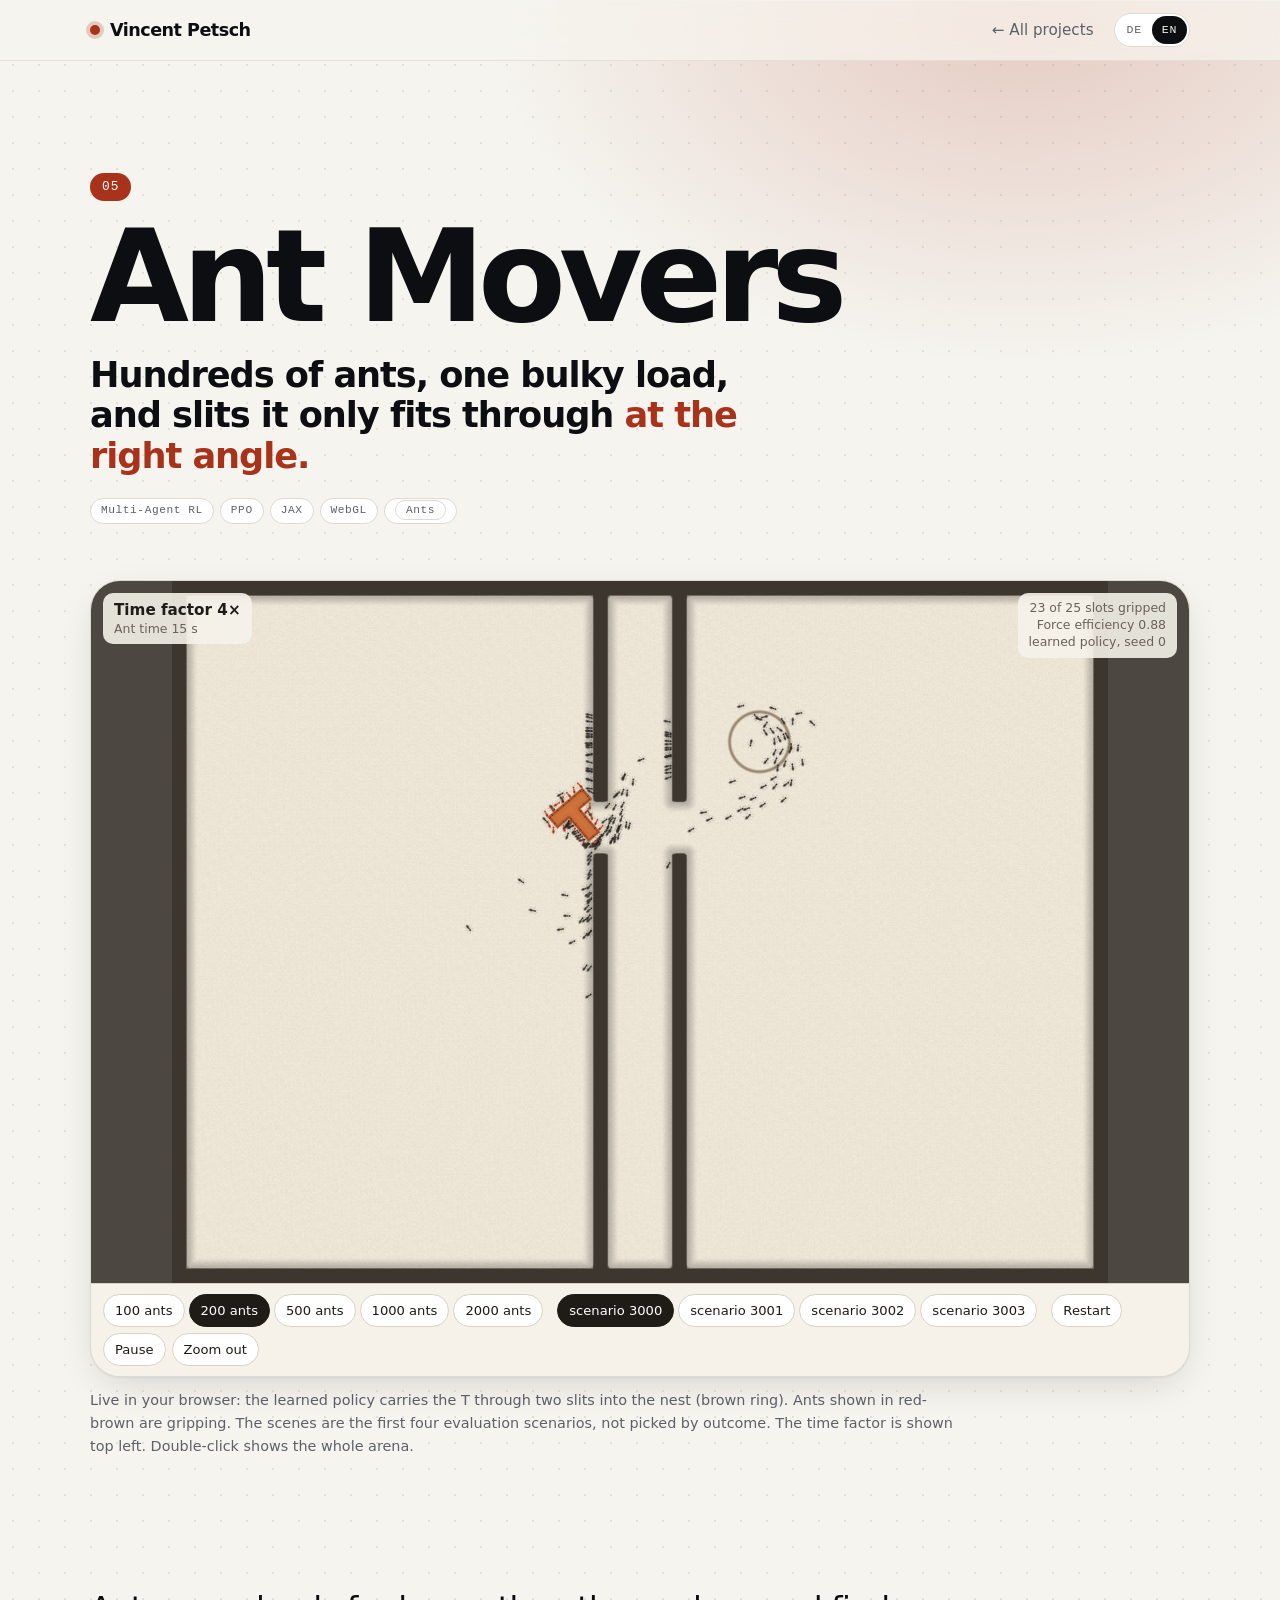
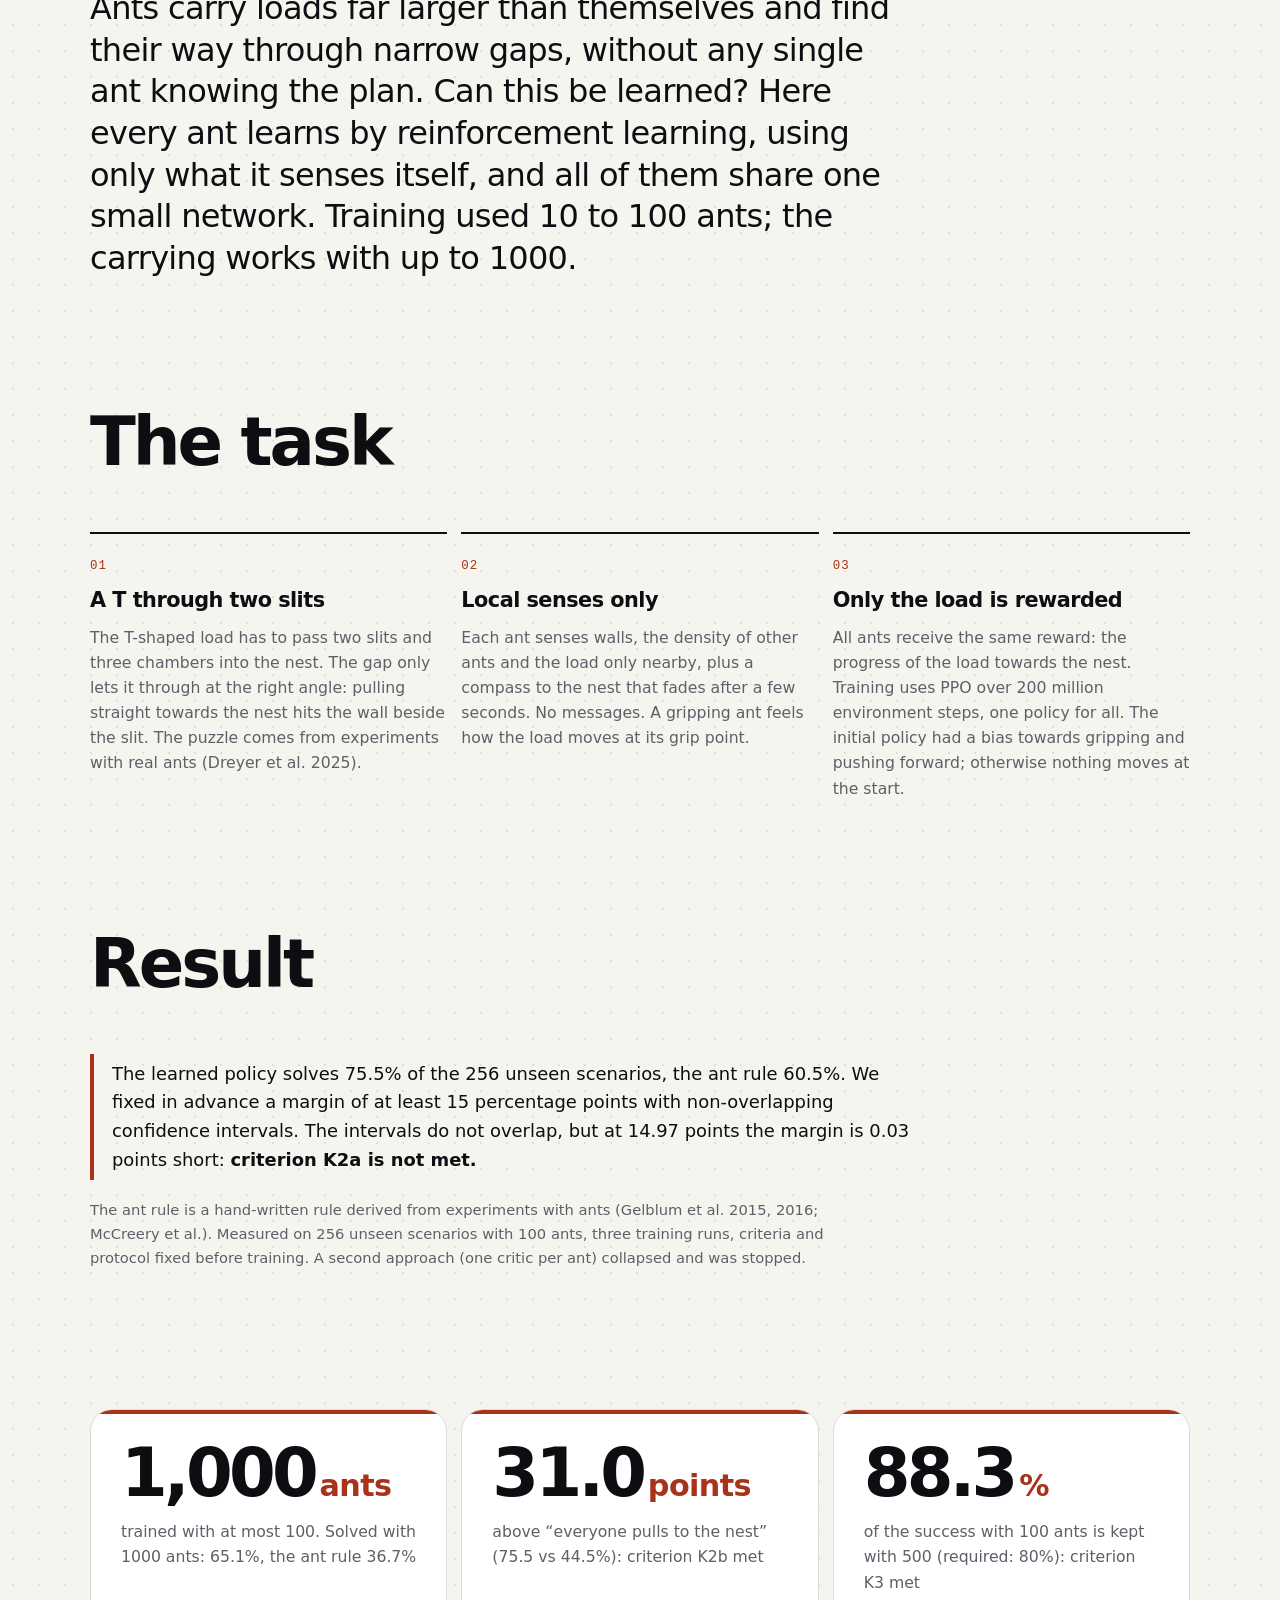
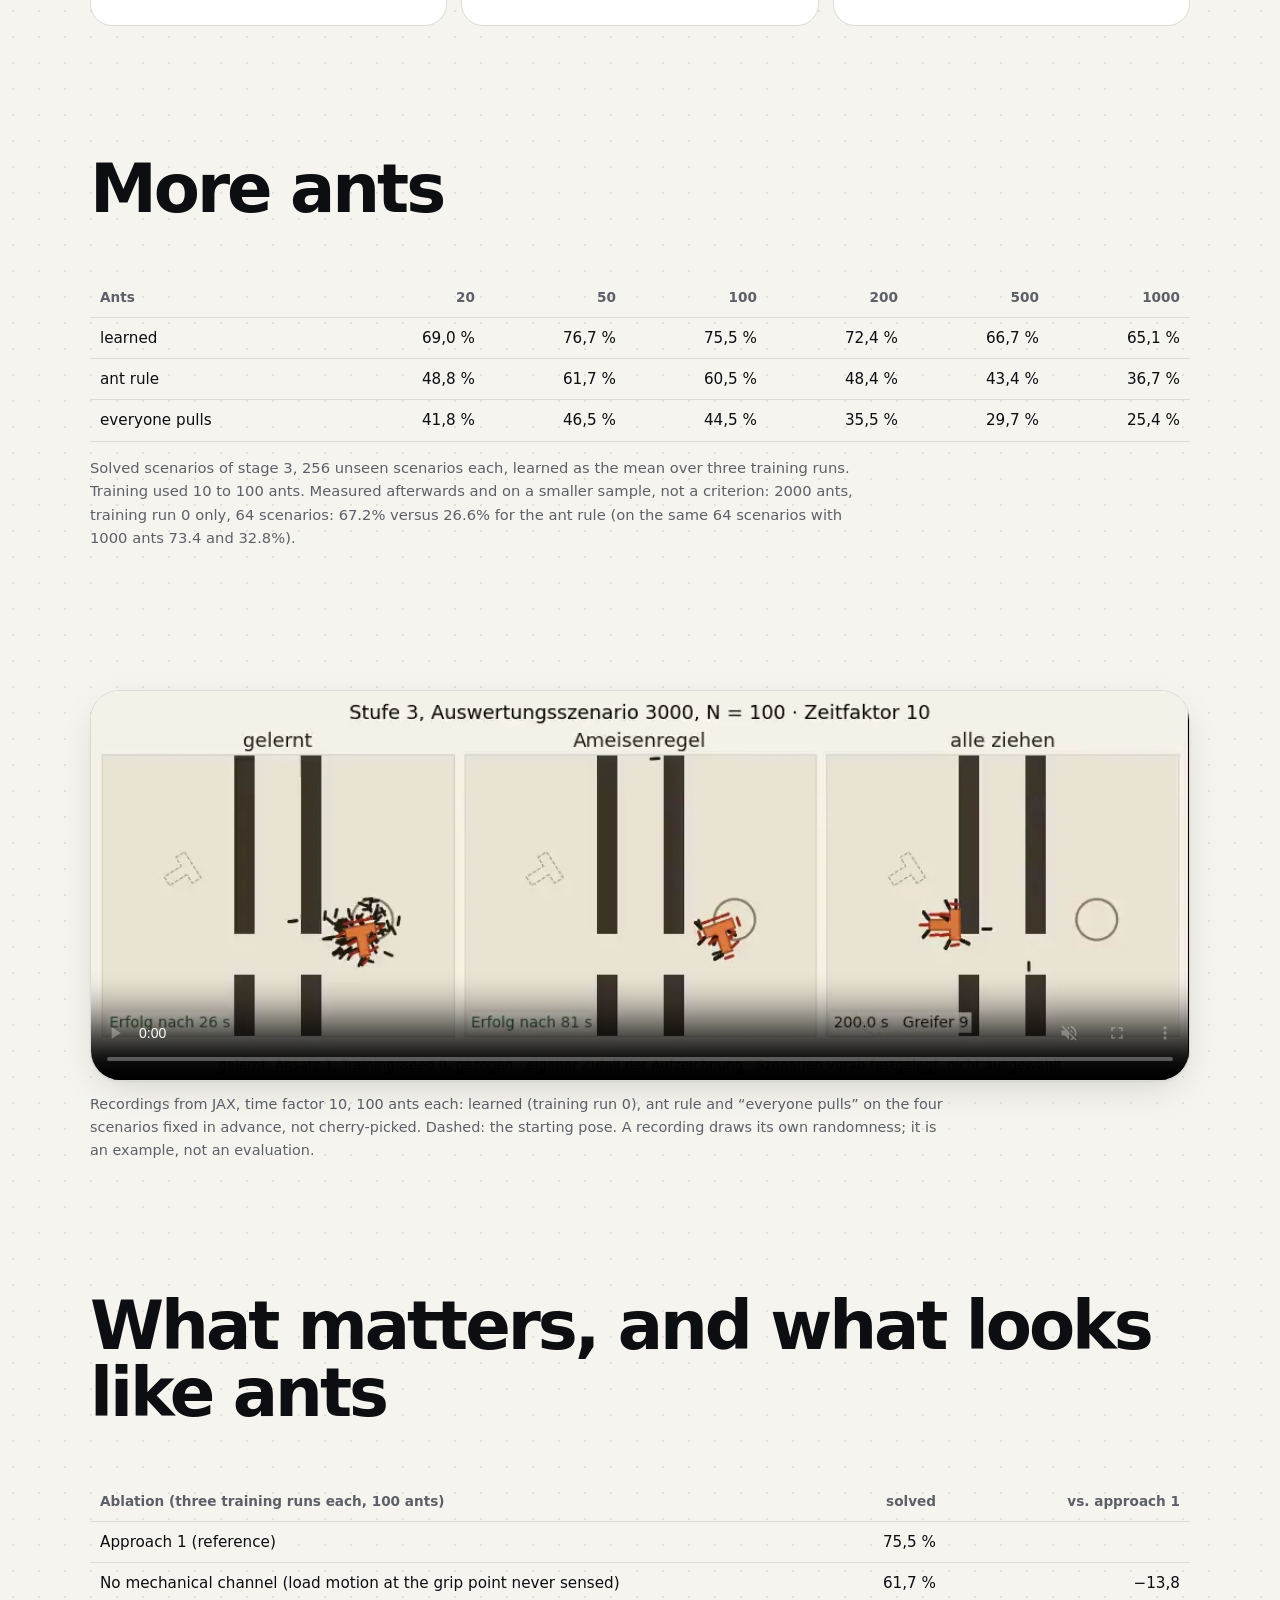
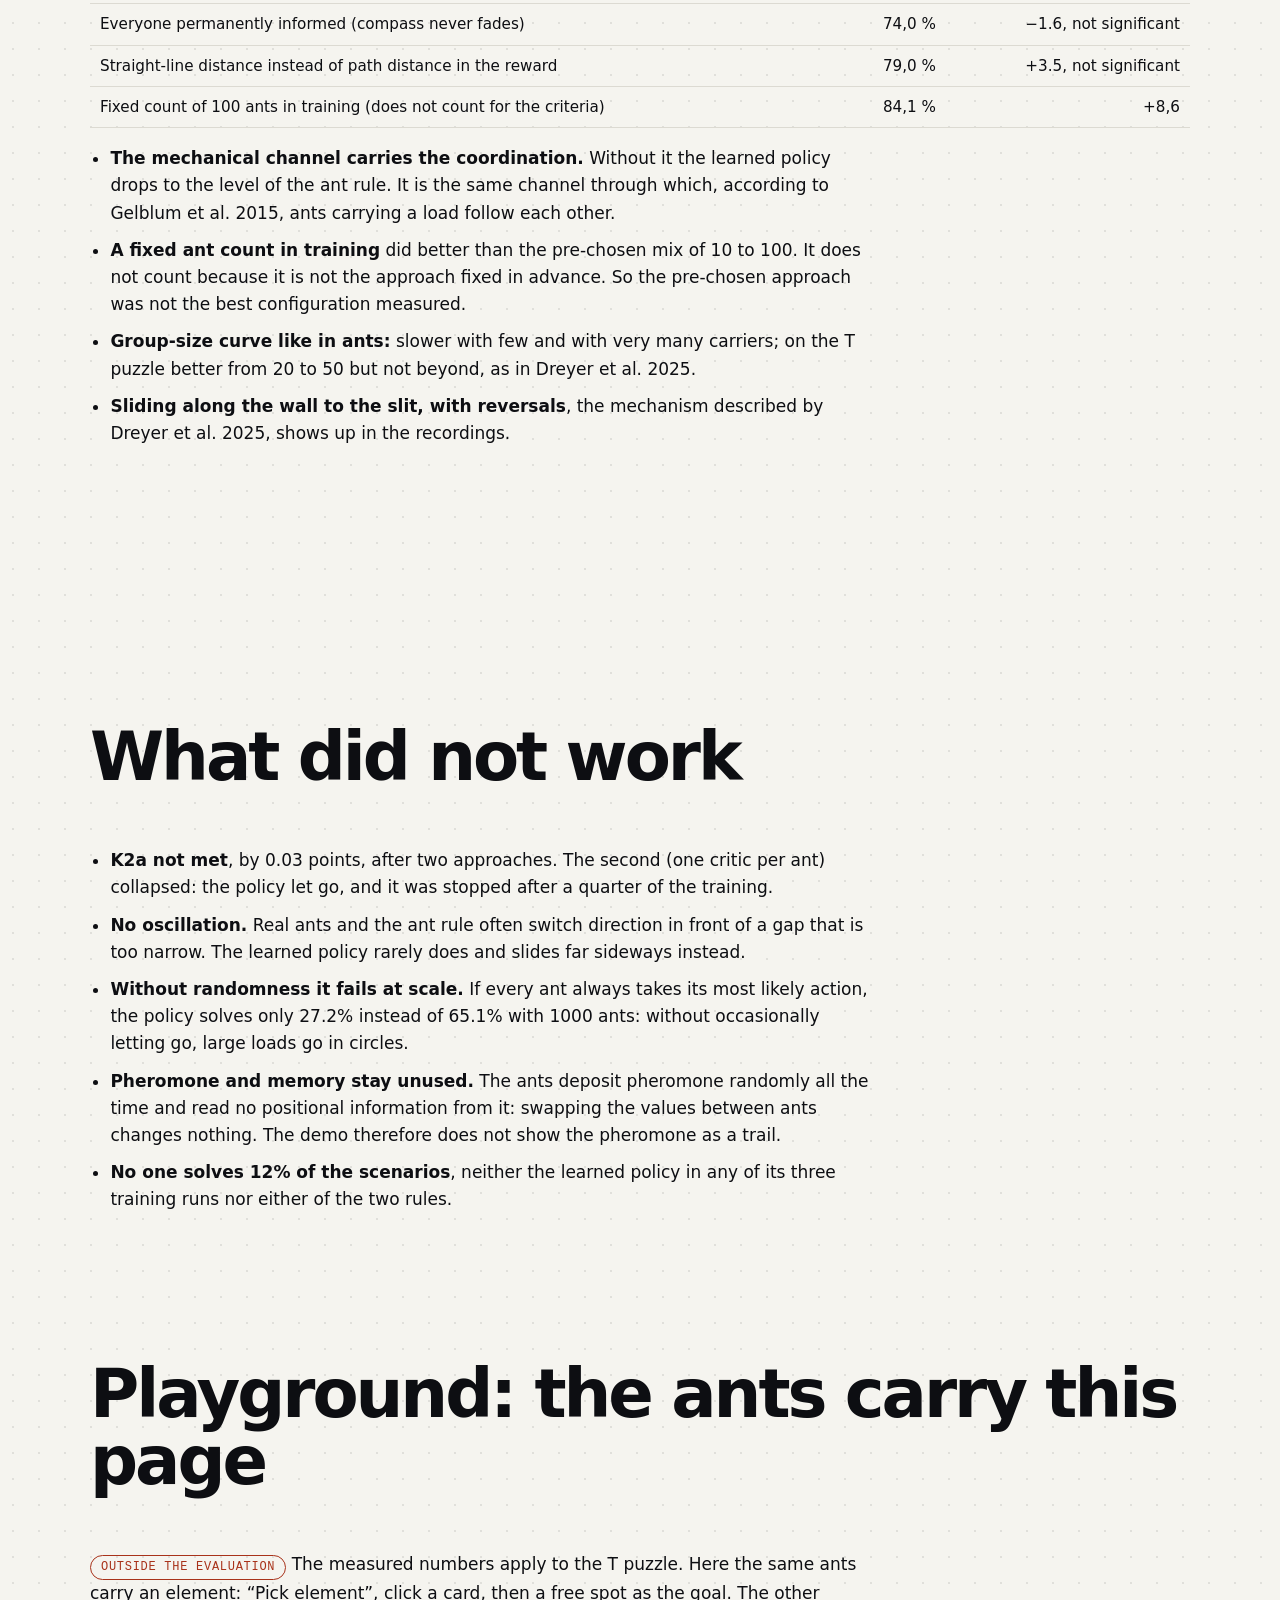
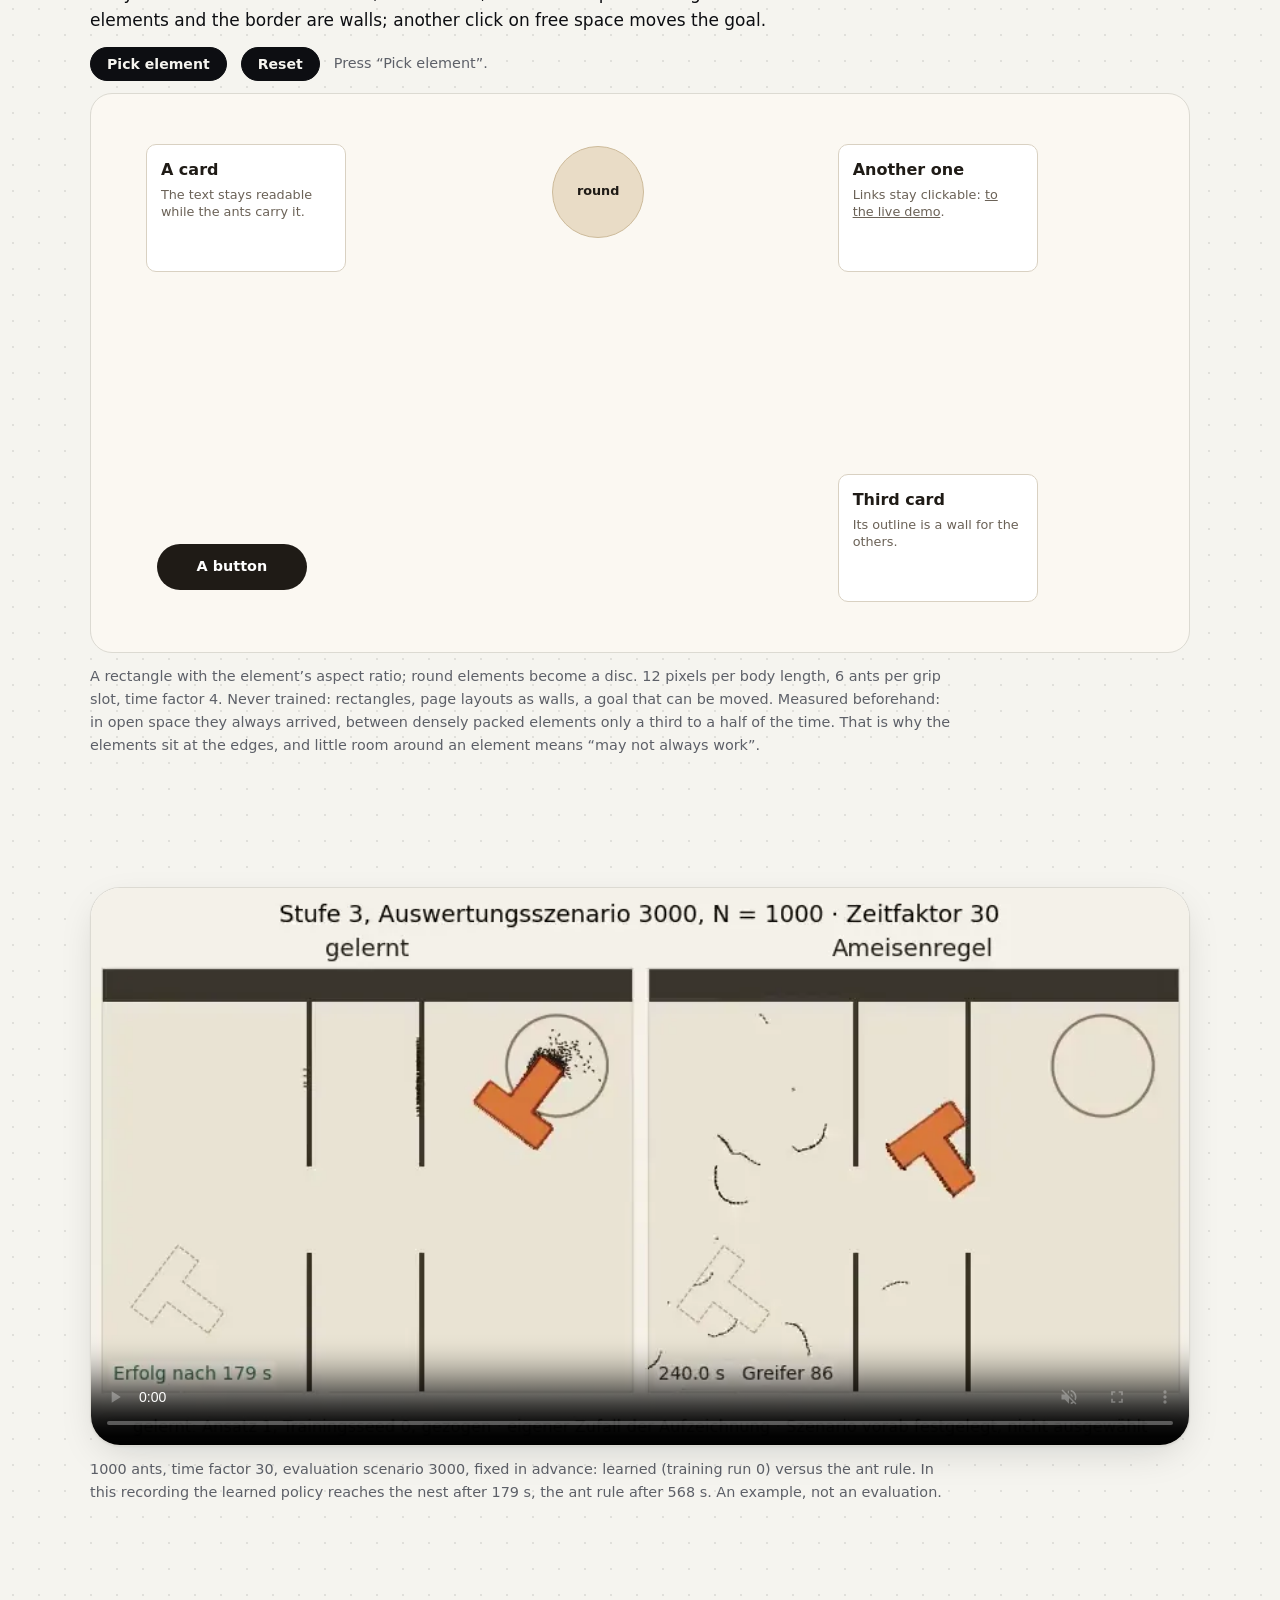
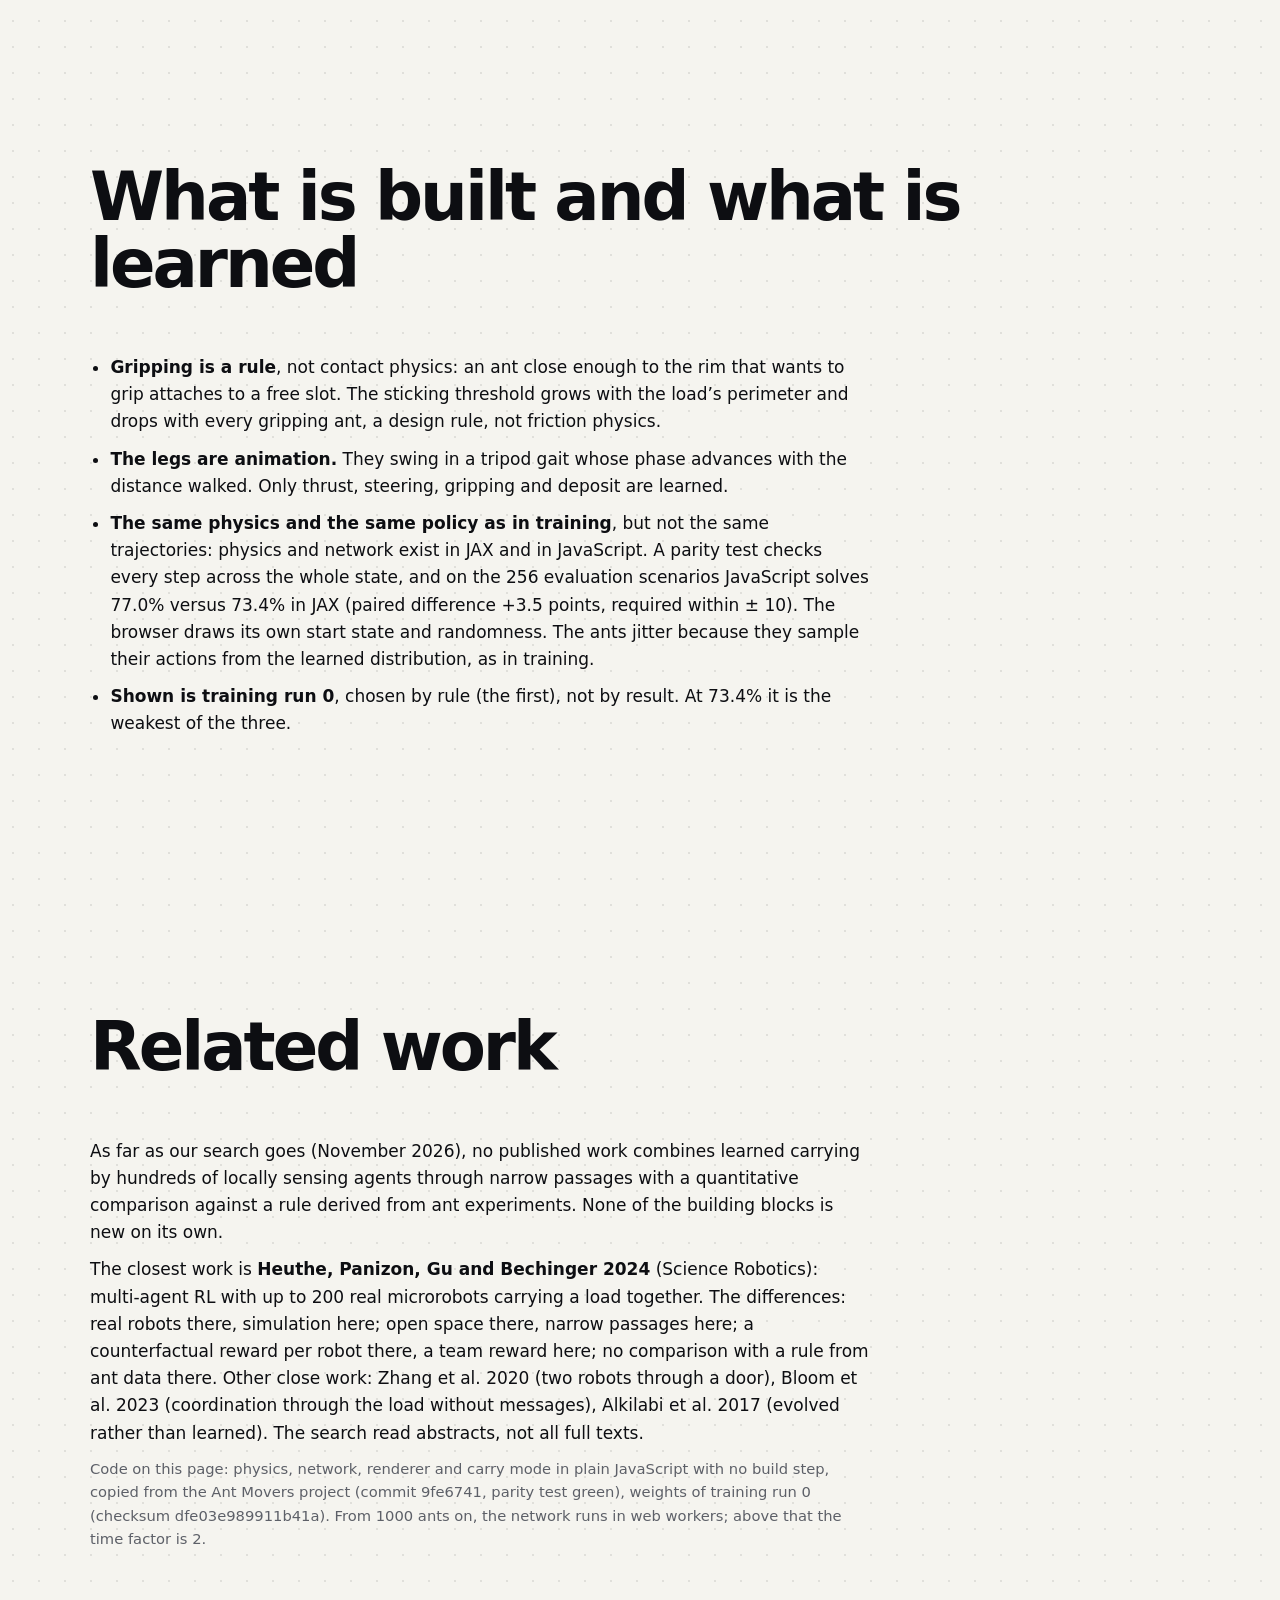
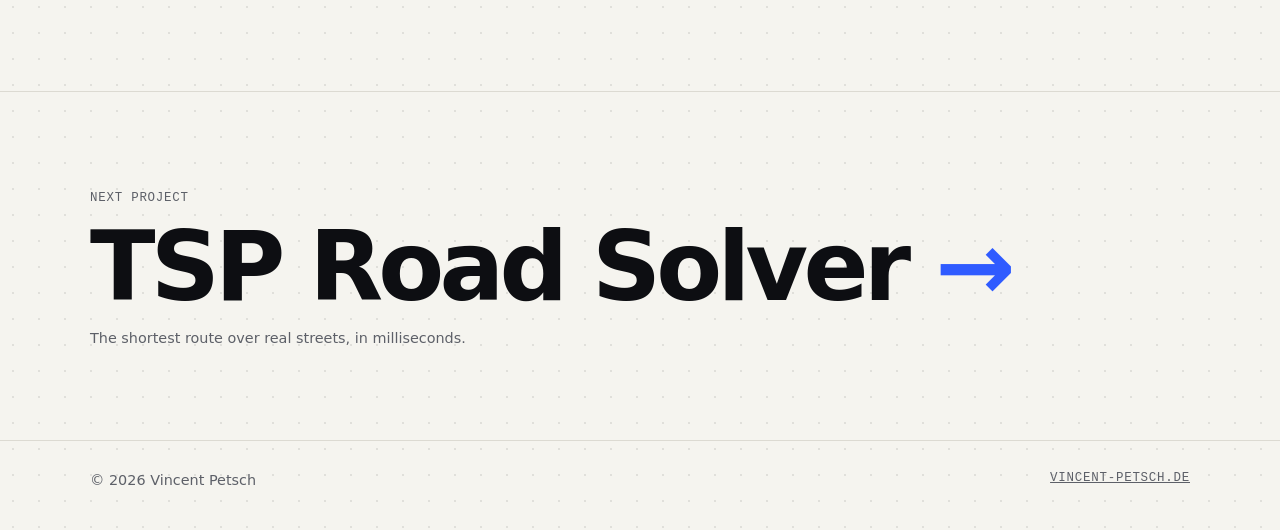
==== projekte/ant-movers/index.html @ 40c91423 "Ant Movers: Projektseite mit Live-Demo, Tragemodus, Videos und Ergebnissen (DE/EN), Karte auf der St" ====
<!DOCTYPE html>
<html lang="de" data-lang="de"
      data-titel-de="Ant Movers – Vincent Petsch"
      data-titel-en="Ant Movers – Vincent Petsch">
<head>
  <meta charset="UTF-8">
  <meta name="viewport" content="width=device-width, initial-scale=1.0">
  <title>Ant Movers – Vincent Petsch</title>
  <meta name="description" content="Ant Movers: Hunderte einfache, lokal wahrnehmende Agenten lernen per Reinforcement Learning, eine T-förmige Last durch zwei Schlitze zu tragen, verglichen mit einer Regel aus Ameisenexperimenten.">
  <link rel="stylesheet" href="../../style.css">
  <script src="../../js/lang.js"></script>
  <style>
    /* Live-Demo (sim/embed.js): heller Labortisch, unabhängig vom Farbschema der Seite */
    .ant-live { position: relative; background: #ece4d5; color: #1f1b16; }
    .ant-live canvas { display: block; width: 100%; aspect-ratio: 4 / 3; max-height: 78svh; touch-action: manipulation; }
    .ant-hud { position: absolute; top: 12px; padding: 7px 11px; border-radius: 10px; background: rgba(246, 242, 234, .9);
               font-size: .82rem; line-height: 1.35; font-variant-numeric: tabular-nums; pointer-events: none; }
    .ant-hud small { display: block; color: #6b6257; font-size: .78rem; }
    .ant-hud b { font-size: .95rem; }
    .ant-links { left: 12px; } .ant-rechts { right: 12px; text-align: right; }
    .ant-warn { color: #a8321a !important; font-weight: 600; }
    .ant-leiste { display: flex; flex-wrap: wrap; gap: 6px; padding: 10px 12px; background: #f6f2ea; border-top: 1px solid #d9d1c2; }
    .ant-leiste button { font: inherit; font-size: .82rem; padding: 5px 11px; border-radius: 999px; border: 1px solid #d9d1c2;
                         background: #fff; color: #1f1b16; cursor: pointer; }
    .ant-leiste button.an { background: #1f1b16; color: #fff; border-color: #1f1b16; }
    .ant-gruppe { display: flex; flex-wrap: wrap; gap: 4px; margin-right: 8px; }
    @media (max-width: 600px) { .ant-rechts { display: none; } }
    /* Tabellen */
    .tabelle { overflow-x: auto; margin-top: 14px; }
    .tabelle table { border-collapse: collapse; width: 100%; font-variant-numeric: tabular-nums; font-size: .95rem; }
    .tabelle th, .tabelle td { text-align: right; padding: 8px 10px; border-bottom: 1px solid var(--line); white-space: nowrap; }
    .tabelle th:first-child, .tabelle td:first-child { text-align: left; white-space: normal; }
    .tabelle th { color: var(--muted); font-weight: 600; font-size: .85rem; }
    .zitat { border-left: 4px solid var(--akzent); padding: 6px 0 6px 18px; margin: 18px 0; font-size: 1.12rem; max-width: 46em; }
    .fliess { max-width: 46em; color: var(--fg); }
    .fliess p, .fliess li { margin: 0 0 10px; }
    .fliess ul { padding-left: 1.2em; }
    .fliess .leise, .leise { color: var(--muted); font-size: .92rem; }
    .marke { display: inline-block; font-family: var(--mono); font-size: .75rem; letter-spacing: .06em; text-transform: uppercase;
             color: var(--akzent); border: 1px solid var(--akzent); border-radius: 999px; padding: 2px 10px; }
    /* Tragemodus auf Beispielkarten (sim/carrymode.js) */
    .wiese { position: relative; height: 560px; border-radius: 22px; border: 1px solid var(--line); background: #fbf8f2;
             overflow: hidden; user-select: none; color: #1f1b16; }
    .wiese > [data-carry] { position: absolute; }
    .wiese .w-karte { width: 200px; height: 128px; padding: 12px 14px; border-radius: 10px; background: #fff; border: 1px solid #d9d1c2; }
    .wiese .w-karte h3 { margin: 0 0 4px; font-size: 1rem; }
    .wiese .w-karte p { margin: 0; font-size: .8rem; color: #6b6257; line-height: 1.35; }
    .wiese .w-knopf { width: 150px; height: 46px; border-radius: 999px; background: #1f1b16; color: #fff; display: flex;
                      align-items: center; justify-content: center; font-weight: 600; font-size: .9rem; }
    .wiese .w-rund { width: 92px; height: 92px; border-radius: 50%; background: #e9dcc6; border: 1px solid #cdbb9b; display: flex;
                     align-items: center; justify-content: center; font-weight: 600; font-size: .8rem; text-align: center; }
    .wiese.carry-picking [data-carry] { cursor: pointer; outline: 2px dashed rgba(168, 50, 26, .45); outline-offset: 3px; }
    .wiese.carry-picking [data-carry]:hover { outline-color: #a8321a; }
    .wiese [data-carry].carry-load { outline: 2px solid #a8321a; outline-offset: 3px; }
    .wiese.ziel { cursor: crosshair; }
    .wiese-leiste { display: flex; flex-wrap: wrap; gap: 8px 14px; align-items: center; margin: 12px 0; }
    .wiese-leiste .knopf { padding: 8px 16px; font-size: .88rem; }
    #wiese-stand { color: var(--muted); font-size: .9rem; font-variant-numeric: tabular-nums; }
    .wiese .w1 { left: 5%; top: 50px; } .wiese .w2 { left: 68%; top: 50px; } .wiese .w3 { left: 68%; top: 380px; }
    .wiese .w4 { left: 6%; top: 450px; } .wiese .w5 { left: 42%; top: 52px; }
    @media (max-width: 720px) {
      .wiese { height: 640px; } .wiese .w-karte { width: 170px; height: 116px; }
      .wiese .w1 { left: 5%; top: 40px; } .wiese .w5 { left: auto; right: 6%; top: 52px; }
      .wiese .w2 { left: 5%; top: 480px; } .wiese .w3 { display: none; } .wiese .w4 { left: auto; right: 6%; top: 520px; }
    }
  </style>
</head>
<body class="projekt" data-basis="../../" data-slug="ant-movers" style="--akzent:#a8321a">
  <div class="fortschritt"></div>

  <header class="kopf">
    <div class="wrap">
      <a class="logo" href="../../"><i></i>Vincent Petsch</a>
      <nav>
        <a href="../../#projekte"><span lang="de">← Alle Projekte</span><span lang="en">← All projects</span></a>
      </nav>
      <div class="sprache" role="group" aria-label="Sprache / Language">
        <button type="button" data-setlang="de" aria-pressed="true">DE</button>
        <button type="button" data-setlang="en" aria-pressed="false">EN</button>
      </div>
    </div>
  </header>

  <main>
    <section class="p-hero">
      <div class="wrap">
        <span class="p-nr">05</span>
        <h1>Ant Movers</h1>
        <p class="slogan rein">
          <span lang="de">Hunderte Ameisen, eine sperrige Last, und Schlitze, durch die sie <em>nur in der richtigen Lage</em> passt.</span>
          <span lang="en">Hundreds of ants, one bulky load, and slits it only fits through <em>at the right angle.</em></span>
        </p>
        <div class="chips rein" style="--d:.1s"><span>Multi-Agent RL</span><span>PPO</span><span>JAX</span><span>WebGL</span><span><span lang="de">Ameisen</span><span lang="en">Ants</span></span></div>
      </div>
    </section>

    <section class="wrap">
      <div class="buehne rein" id="live"></div>
      <p class="unterzeile">
        <span lang="de">Live im Browser: die gelernte Policy trägt das T durch zwei Schlitze ins Nest (brauner Ring). Rotbraun sind die Ameisen, die gerade greifen. Die Szenen sind die ersten vier Auswertungsszenarien, nicht nach Ausgang gewählt. Der Zeitfaktor steht oben links. Doppelklick zeigt die ganze Arena.</span>
        <span lang="en">Live in your browser: the learned policy carries the T through two slits into the nest (brown ring). Ants shown in red-brown are gripping. The scenes are the first four evaluation scenarios, not picked by outcome. The time factor is shown top left. Double-click shows the whole arena.</span>
      </p>
    </section>

    <section class="abschnitt">
      <div class="wrap">
        <p class="text-gross rein">
          <span lang="de">Ameisen tragen gemeinsam Lasten, die viel größer sind als sie selbst, und finden dabei durch Engstellen, ohne dass eine Ameise den Plan kennt. Kann man das lernen lassen? Hier lernt jede Ameise per Reinforcement Learning, nur mit dem, was sie selbst spürt, und alle teilen sich ein kleines Netz. Trainiert wurde mit 10 bis 100 Ameisen, getragen wird mit bis zu 1000.</span>
          <span lang="en">Ants carry loads far larger than themselves and find their way through narrow gaps, without any single ant knowing the plan. Can this be learned? Here every ant learns by reinforcement learning, using only what it senses itself, and all of them share one small network. Training used 10 to 100 ants; the carrying works with up to 1000.</span>
        </p>
      </div>
    </section>

    <section class="wrap">
      <div class="abschnitt-kopf rein">
        <h2><span lang="de">Die Aufgabe</span><span lang="en">The task</span></h2>
      </div>
      <div class="schritte">
        <div class="schritt rein">
          <h3><span lang="de">Ein T durch zwei Schlitze</span><span lang="en">A T through two slits</span></h3>
          <p><span lang="de">Die T-förmige Last muss durch zwei Schlitze und drei Kammern ins Nest. Die Lücke lässt sie nur in passender Lage durch: Wer geradeaus zum Nest zieht, trifft die Wand neben dem Schlitz. Das Rätsel stammt aus Experimenten mit echten Ameisen (Dreyer et al. 2025).</span><span lang="en">The T-shaped load has to pass two slits and three chambers into the nest. The gap only lets it through at the right angle: pulling straight towards the nest hits the wall beside the slit. The puzzle comes from experiments with real ants (Dreyer et al. 2025).</span></p>
        </div>
        <div class="schritt rein" style="--d:.1s">
          <h3><span lang="de">Nur lokale Sinne</span><span lang="en">Local senses only</span></h3>
          <p><span lang="de">Jede Ameise sieht Wände, die Dichte anderer Ameisen und die Last nur in ihrer Nähe, dazu einen Kompass zum Nest, der nach einigen Sekunden verblasst. Keine Nachrichten. Wer greift, spürt, wie sich die Last an seinem Griffpunkt bewegt.</span><span lang="en">Each ant senses walls, the density of other ants and the load only nearby, plus a compass to the nest that fades after a few seconds. No messages. A gripping ant feels how the load moves at its grip point.</span></p>
        </div>
        <div class="schritt rein" style="--d:.2s">
          <h3><span lang="de">Belohnt wird nur die Last</span><span lang="en">Only the load is rewarded</span></h3>
          <p><span lang="de">Alle Ameisen bekommen dieselbe Belohnung: den Fortschritt der Last zum Nest. Gelernt wird mit PPO über 200 Mio. Umgebungsschritte, eine Policy für alle. Die Startpolicy hatte einen Bias aufs Greifen und auf Vorwärtsschub, sonst bewegt sich anfangs nichts.</span><span lang="en">All ants receive the same reward: the progress of the load towards the nest. Training uses PPO over 200 million environment steps, one policy for all. The initial policy had a bias towards gripping and pushing forward; otherwise nothing moves at the start.</span></p>
        </div>
      </div>
    </section>

    <section class="abschnitt">
      <div class="wrap">
        <div class="abschnitt-kopf rein">
          <h2><span lang="de">Ergebnis</span><span lang="en">Result</span></h2>
        </div>
        <p class="zitat rein">
          <span lang="de">Die gelernte Policy löst 75,5 % der 256 ungesehenen Szenarien, die Ameisenregel 60,5 %. Vorab verlangt waren mindestens 15 Prozentpunkte Abstand bei getrennten Konfidenzintervallen. Die Intervalle sind getrennt, der Abstand ist mit 14,97 Punkten um 0,03 Punkte zu klein: <b>Kriterium K2a ist verfehlt.</b></span>
          <span lang="en">The learned policy solves 75.5% of the 256 unseen scenarios, the ant rule 60.5%. We fixed in advance a margin of at least 15 percentage points with non-overlapping confidence intervals. The intervals do not overlap, but at 14.97 points the margin is 0.03 points short: <b>criterion K2a is not met.</b></span>
        </p>
        <div class="fliess rein">
          <p class="leise"><span lang="de">Die Ameisenregel ist eine Handregel, abgeleitet aus Experimenten mit Ameisen (Gelblum et al. 2015, 2016; McCreery et al.). Gemessen auf 256 ungesehenen Szenarien mit 100 Ameisen, drei Trainingsläufe, Kriterien und Protokoll vor dem Training festgelegt. Ein zweiter Ansatz (ein Critic je Ameise) brach ein und wurde abgebrochen.</span><span lang="en">The ant rule is a hand-written rule derived from experiments with ants (Gelblum et al. 2015, 2016; McCreery et al.). Measured on 256 unseen scenarios with 100 ants, three training runs, criteria and protocol fixed before training. A second approach (one critic per ant) collapsed and was stopped.</span></p>
        </div>
      </div>
    </section>

    <section class="wrap">
      <div class="zahlen">
        <div class="kachel rein">
          <div class="wert"><span class="zahl" data-wert="1000" data-dez="0">1000</span><small><span lang="de">Ameisen</span><span lang="en">ants</span></small></div>
          <p><span lang="de">trainiert mit höchstens 100. Bei 1000 Ameisen gelöst: 65,1 %, die Ameisenregel 36,7 %</span><span lang="en">trained with at most 100. Solved with 1000 ants: 65.1%, the ant rule 36.7%</span></p>
        </div>
        <div class="kachel rein" style="--d:.1s">
          <div class="wert"><span class="zahl" data-wert="31.0" data-dez="1">31,0</span><small><span lang="de">Punkte</span><span lang="en">points</span></small></div>
          <p><span lang="de">über „alle ziehen zum Nest“ (75,5 gegen 44,5 %): Kriterium K2b bestanden</span><span lang="en">above “everyone pulls to the nest” (75.5 vs 44.5%): criterion K2b met</span></p>
        </div>
        <div class="kachel rein" style="--d:.2s">
          <div class="wert"><span class="zahl" data-wert="88.3" data-dez="1">88,3</span><small>%</small></div>
          <p><span lang="de">der Leistung von 100 Ameisen erreichen 500 (verlangt 80 %): Kriterium K3 bestanden</span><span lang="en">of the success with 100 ants is kept with 500 (required: 80%): criterion K3 met</span></p>
        </div>
      </div>
    </section>

    <section class="abschnitt">
      <div class="wrap">
        <div class="abschnitt-kopf rein">
          <h2><span lang="de">Mehr Ameisen</span><span lang="en">More ants</span></h2>
        </div>
        <div class="tabelle rein">
          <table>
            <thead><tr>
              <th><span lang="de">Ameisen</span><span lang="en">Ants</span></th><th>20</th><th>50</th><th>100</th><th>200</th><th>500</th><th>1000</th>
            </tr></thead>
            <tbody>
              <tr><td><span lang="de">gelernt</span><span lang="en">learned</span></td><td>69,0 %</td><td>76,7 %</td><td>75,5 %</td><td>72,4 %</td><td>66,7 %</td><td>65,1 %</td></tr>
              <tr><td><span lang="de">Ameisenregel</span><span lang="en">ant rule</span></td><td>48,8 %</td><td>61,7 %</td><td>60,5 %</td><td>48,4 %</td><td>43,4 %</td><td>36,7 %</td></tr>
              <tr><td><span lang="de">alle ziehen zum Nest</span><span lang="en">everyone pulls</span></td><td>41,8 %</td><td>46,5 %</td><td>44,5 %</td><td>35,5 %</td><td>29,7 %</td><td>25,4 %</td></tr>
            </tbody>
          </table>
        </div>
        <div class="fliess rein" style="margin-top:14px">
          <p class="leise"><span lang="de">Gelöste Szenarien der Stufe 3, je 256 ungesehene Szenarien, gelernt als Mittel über drei Trainingsläufe. Trainiert wurde mit 10 bis 100 Ameisen. Nachträglich und kleiner gemessen, kein Kriterium: 2000 Ameisen, nur Trainingslauf 0, 64 Szenarien: 67,2 % gegen 26,6 % für die Ameisenregel (auf denselben 64 Szenarien mit 1000 Ameisen 73,4 und 32,8 %).</span><span lang="en">Solved scenarios of stage 3, 256 unseen scenarios each, learned as the mean over three training runs. Training used 10 to 100 ants. Measured afterwards and on a smaller sample, not a criterion: 2000 ants, training run 0 only, 64 scenarios: 67.2% versus 26.6% for the ant rule (on the same 64 scenarios with 1000 ants 73.4 and 32.8%).</span></p>
        </div>
      </div>
    </section>

    <section class="wrap">
      <div class="buehne rein">
        <video data-auto muted loop playsinline controls preload="none" poster="media/vergleich.webp" width="1020" height="362">
          <source src="media/vergleich.mp4" type="video/mp4">
        </video>
      </div>
      <p class="unterzeile">
        <span lang="de">Aufzeichnungen aus JAX, Zeitfaktor 10, je 100 Ameisen: gelernt (Trainingslauf 0), Ameisenregel und „alle ziehen“ auf den vier vorab festgelegten Szenarien, nicht ausgewählt. Gestrichelt die Startlage. Eine Aufzeichnung zieht ihren eigenen Zufall, sie ist ein Beispiel, keine Auswertung.</span>
        <span lang="en">Recordings from JAX, time factor 10, 100 ants each: learned (training run 0), ant rule and “everyone pulls” on the four scenarios fixed in advance, not cherry-picked. Dashed: the starting pose. A recording draws its own randomness; it is an example, not an evaluation.</span>
      </p>
    </section>

    <section class="abschnitt">
      <div class="wrap">
        <div class="abschnitt-kopf rein">
          <h2><span lang="de">Was wirkt, und was wie bei Ameisen ist</span><span lang="en">What matters, and what looks like ants</span></h2>
        </div>
        <div class="tabelle rein">
          <table>
            <thead><tr><th><span lang="de">Ablation (je drei Trainingsläufe, 100 Ameisen)</span><span lang="en">Ablation (three training runs each, 100 ants)</span></th><th><span lang="de">gelöst</span><span lang="en">solved</span></th><th><span lang="de">gegen Ansatz 1</span><span lang="en">vs. approach 1</span></th></tr></thead>
            <tbody>
              <tr><td><span lang="de">Ansatz 1 (Bezug)</span><span lang="en">Approach 1 (reference)</span></td><td>75,5 %</td><td></td></tr>
              <tr><td><span lang="de">Ohne mechanischen Kanal (Bewegung der Last am Griffpunkt nie gesehen)</span><span lang="en">No mechanical channel (load motion at the grip point never sensed)</span></td><td>61,7 %</td><td>−13,8</td></tr>
              <tr><td><span lang="de">Alle dauerhaft informiert (Kompass verblasst nicht)</span><span lang="en">Everyone permanently informed (compass never fades)</span></td><td>74,0 %</td><td><span lang="de">−1,6, nicht belegt</span><span lang="en">−1.6, not significant</span></td></tr>
              <tr><td><span lang="de">Luftlinie statt Wegdistanz in der Belohnung</span><span lang="en">Straight-line distance instead of path distance in the reward</span></td><td>79,0 %</td><td><span lang="de">+3,5, nicht belegt</span><span lang="en">+3.5, not significant</span></td></tr>
              <tr><td><span lang="de">Feste Zahl von 100 Ameisen im Training (zählt nicht für die Kriterien)</span><span lang="en">Fixed count of 100 ants in training (does not count for the criteria)</span></td><td>84,1 %</td><td>+8,6</td></tr>
            </tbody>
          </table>
        </div>
        <div class="fliess rein" style="margin-top:16px">
          <ul>
            <li><span lang="de"><b>Der mechanische Kanal trägt die Koordination.</b> Ohne ihn fällt die gelernte Policy auf das Niveau der Ameisenregel. Es ist derselbe Kanal, über den nach Gelblum et al. 2015 die Träger einer Last einander folgen.</span><span lang="en"><b>The mechanical channel carries the coordination.</b> Without it the learned policy drops to the level of the ant rule. It is the same channel through which, according to Gelblum et al. 2015, ants carrying a load follow each other.</span></li>
            <li><span lang="de"><b>Feste Ameisenzahl im Training</b> war besser als die vorab gewählte Mischung von 10 bis 100. Sie zählt nicht, weil sie nicht der vorab festgelegte Ansatz ist. Der vorab gewählte Ansatz war also nicht die beste gemessene Konfiguration.</span><span lang="en"><b>A fixed ant count in training</b> did better than the pre-chosen mix of 10 to 100. It does not count because it is not the approach fixed in advance. So the pre-chosen approach was not the best configuration measured.</span></li>
            <li><span lang="de"><b>Kurve über die Gruppengröße wie bei Ameisen:</b> langsamer mit wenigen und mit sehr vielen Trägern, auf dem T-Rätsel besser von 20 auf 50, darüber nicht, wie bei Dreyer et al. 2025.</span><span lang="en"><b>Group-size curve like in ants:</b> slower with few and with very many carriers; on the T puzzle better from 20 to 50 but not beyond, as in Dreyer et al. 2025.</span></li>
            <li><span lang="de"><b>Gleiten an der Wand zum Schlitz, mit Umkehr</b>, der Mechanismus aus Dreyer et al. 2025, ist in den Aufzeichnungen zu sehen.</span><span lang="en"><b>Sliding along the wall to the slit, with reversals</b>, the mechanism described by Dreyer et al. 2025, shows up in the recordings.</span></li>
          </ul>
        </div>
      </div>
    </section>

    <section class="abschnitt">
      <div class="wrap">
        <div class="abschnitt-kopf rein">
          <h2><span lang="de">Was nicht funktioniert hat</span><span lang="en">What did not work</span></h2>
        </div>
        <div class="fliess rein">
          <ul>
            <li><span lang="de"><b>K2a verfehlt</b>, um 0,03 Punkte, nach zwei Ansätzen. Der zweite (ein Critic je Ameise) brach ein: Die Policy ließ los, nach einem Viertel des Trainings abgebrochen.</span><span lang="en"><b>K2a not met</b>, by 0.03 points, after two approaches. The second (one critic per ant) collapsed: the policy let go, and it was stopped after a quarter of the training.</span></li>
            <li><span lang="de"><b>Kein Pendeln.</b> Echte Ameisen und die Ameisenregel wechseln vor einer zu schmalen Lücke oft die Richtung. Die gelernte Policy tut das selten und gleitet stattdessen weit quer.</span><span lang="en"><b>No oscillation.</b> Real ants and the ant rule often switch direction in front of a gap that is too narrow. The learned policy rarely does and slides far sideways instead.</span></li>
            <li><span lang="de"><b>Ohne Zufall versagt sie im Großen.</b> Nimmt jede Ameise immer die wahrscheinlichste Aktion, löst die Policy bei 1000 Ameisen nur 27,2 % statt 65,1 %: Ohne gelegentliches Loslassen kreisen große Lasten.</span><span lang="en"><b>Without randomness it fails at scale.</b> If every ant always takes its most likely action, the policy solves only 27.2% instead of 65.1% with 1000 ants: without occasionally letting go, large loads go in circles.</span></li>
            <li><span lang="de"><b>Pheromon und Gedächtnis bleiben ungenutzt.</b> Die Ameisen legen dauernd zufällig Pheromon ab und lesen keine Ortsinformation daraus: Vertauscht man die Werte zwischen den Ameisen, ändert sich nichts. Die Demo zeigt das Pheromon deshalb nicht als Spur.</span><span lang="en"><b>Pheromone and memory stay unused.</b> The ants deposit pheromone randomly all the time and read no positional information from it: swapping the values between ants changes nothing. The demo therefore does not show the pheromone as a trail.</span></li>
            <li><span lang="de"><b>12 % der Szenarien löst keiner</b>, weder die gelernte Policy in einem ihrer drei Trainingsläufe noch eine der beiden Regeln.</span><span lang="en"><b>No one solves 12% of the scenarios</b>, neither the learned policy in any of its three training runs nor either of the two rules.</span></li>
          </ul>
        </div>
      </div>
    </section>

    <section class="wrap">
      <div class="abschnitt-kopf rein">
        <h2><span lang="de">Spielwiese: die Ameisen tragen diese Seite</span><span lang="en">Playground: the ants carry this page</span></h2>
      </div>
      <p class="fliess rein"><span class="marke"><span lang="de">außerhalb der Auswertung</span><span lang="en">outside the evaluation</span></span>
        <span lang="de">Die gemessenen Zahlen gelten für das T-Rätsel. Hier tragen dieselben Ameisen ein Element: „Element wählen“, eine Karte anklicken, dann eine freie Stelle als Ziel. Die anderen Elemente und der Rand sind Wände, ein neuer Klick auf freie Fläche versetzt das Ziel.</span>
        <span lang="en">The measured numbers apply to the T puzzle. Here the same ants carry an element: “Pick element”, click a card, then a free spot as the goal. The other elements and the border are walls; another click on free space moves the goal.</span></p>
      <div class="wiese-leiste">
        <button type="button" class="knopf" id="wiese-waehlen"><span lang="de">Element wählen</span><span lang="en">Pick element</span></button>
        <button type="button" class="knopf" id="wiese-zurueck"><span lang="de">Zurücksetzen</span><span lang="en">Reset</span></button>
        <span id="wiese-stand"></span>
      </div>
      <div class="wiese rein" id="wiese">
        <div class="w-karte w1" data-carry><h3><span lang="de">Eine Karte</span><span lang="en">A card</span></h3><p><span lang="de">Der Text bleibt lesbar, während die Ameisen tragen.</span><span lang="en">The text stays readable while the ants carry it.</span></p></div>
        <div class="w-karte w2" data-carry><h3><span lang="de">Noch eine</span><span lang="en">Another one</span></h3><p><span lang="de">Links bleiben klickbar: <a href="#live">zur Live-Demo</a>.</span><span lang="en">Links stay clickable: <a href="#live">to the live demo</a>.</span></p></div>
        <div class="w-karte w3" data-carry><h3><span lang="de">Dritte Karte</span><span lang="en">Third card</span></h3><p><span lang="de">Ihr Rahmen ist eine Wand für die anderen.</span><span lang="en">Its outline is a wall for the others.</span></p></div>
        <div class="w-knopf w4" data-carry><span lang="de">Ein Knopf</span><span lang="en">A button</span></div>
        <div class="w-rund w5" data-carry><span lang="de">rund</span><span lang="en">round</span></div>
      </div>
      <p class="unterzeile">
        <span lang="de">Ein Rechteck mit dem Seitenverhältnis des Elements, rund wird zur Scheibe. 12 Pixel je Körperlänge, 6 Ameisen je Griffplatz, Zeitfaktor 4. Nie trainiert: Rechtecke, Seitenlayouts als Wände, ein Ziel, das sich versetzen lässt. Vorab gemessen: im freien Feld jedes Mal am Ziel, zwischen dicht gesetzten Elementen nur ein Drittel bis die Hälfte. Deshalb liegen die Elemente am Rand, und wenig Platz ringsum heißt „klappt nicht immer“.</span>
        <span lang="en">A rectangle with the element’s aspect ratio; round elements become a disc. 12 pixels per body length, 6 ants per grip slot, time factor 4. Never trained: rectangles, page layouts as walls, a goal that can be moved. Measured beforehand: in open space they always arrived, between densely packed elements only a third to a half of the time. That is why the elements sit at the edges, and little room around an element means “may not always work”.</span>
      </p>
    </section>

    <section class="abschnitt">
      <div class="wrap">
        <div class="buehne rein">
          <video data-auto muted loop playsinline controls preload="none" poster="media/gross.webp" width="840" height="426">
            <source src="media/gross.mp4" type="video/mp4">
          </video>
        </div>
        <p class="unterzeile">
          <span lang="de">1000 Ameisen, Zeitfaktor 30, Auswertungsszenario 3000, vorab festgelegt: gelernt (Trainingslauf 0) gegen die Ameisenregel. In dieser Aufzeichnung ist die gelernte Policy nach 179 s am Nest, die Ameisenregel nach 568 s. Ein Beispiel, keine Auswertung.</span>
          <span lang="en">1000 ants, time factor 30, evaluation scenario 3000, fixed in advance: learned (training run 0) versus the ant rule. In this recording the learned policy reaches the nest after 179 s, the ant rule after 568 s. An example, not an evaluation.</span>
        </p>
      </div>
    </section>

    <section class="abschnitt">
      <div class="wrap">
        <div class="abschnitt-kopf rein">
          <h2><span lang="de">Was gebaut und was gelernt ist</span><span lang="en">What is built and what is learned</span></h2>
        </div>
        <div class="fliess rein">
          <ul>
            <li><span lang="de"><b>Greifen ist eine Regel</b>, keine Kontaktphysik: Wer nah genug am Rand steht und greifen will, hängt an einem freien Platz. Die Haftschwelle wächst mit dem Umfang der Last und sinkt mit jeder greifenden Ameise, eine Auslegungsregel, keine Reibungsphysik.</span><span lang="en"><b>Gripping is a rule</b>, not contact physics: an ant close enough to the rim that wants to grip attaches to a free slot. The sticking threshold grows with the load’s perimeter and drops with every gripping ant, a design rule, not friction physics.</span></li>
            <li><span lang="de"><b>Die Beine sind Animation.</b> Sie schwingen im Dreifußgang, ihre Schrittphase wächst mit der zurückgelegten Strecke. Gelernt sind nur Schub, Lenkung, Greifen und Ablage.</span><span lang="en"><b>The legs are animation.</b> They swing in a tripod gait whose phase advances with the distance walked. Only thrust, steering, gripping and deposit are learned.</span></li>
            <li><span lang="de"><b>Dieselbe Physik und dieselbe Policy wie im Training</b>, aber nicht dieselben Bahnen: Physik und Netz existieren in JAX und in JavaScript. Ein Paritätstest prüft jeden Schritt über den ganzen Zustand, und auf den 256 Auswertungsszenarien löst JavaScript 77,0 % gegen 73,4 % in JAX (gepaarte Differenz +3,5 Punkte, verlangt innerhalb ± 10). Startzustand und Zufall zieht der Browser selbst. Die Ameisen zittern, weil sie ihre Aktionen wie im Training aus der gelernten Verteilung ziehen.</span><span lang="en"><b>The same physics and the same policy as in training</b>, but not the same trajectories: physics and network exist in JAX and in JavaScript. A parity test checks every step across the whole state, and on the 256 evaluation scenarios JavaScript solves 77.0% versus 73.4% in JAX (paired difference +3.5 points, required within ± 10). The browser draws its own start state and randomness. The ants jitter because they sample their actions from the learned distribution, as in training.</span></li>
            <li><span lang="de"><b>Gezeigt wird Trainingslauf 0</b>, gewählt nach Regel (der erste), nicht nach Ergebnis. Er ist mit 73,4 % der schwächste der drei.</span><span lang="en"><b>Shown is training run 0</b>, chosen by rule (the first), not by result. At 73.4% it is the weakest of the three.</span></li>
          </ul>
        </div>
      </div>
    </section>

    <section class="abschnitt">
      <div class="wrap">
        <div class="abschnitt-kopf rein">
          <h2><span lang="de">Was es schon gibt</span><span lang="en">Related work</span></h2>
        </div>
        <div class="fliess rein">
          <p><span lang="de">Soweit unsere Recherche reicht (Stand November 2026), verbindet keine veröffentlichte Arbeit gelerntes Tragen mit Hunderten lokal wahrnehmender Agenten durch Engstellen und einen quantitativen Vergleich mit einer Regel aus Ameisenexperimenten. Keiner der Bausteine ist für sich neu.</span><span lang="en">As far as our search goes (November 2026), no published work combines learned carrying by hundreds of locally sensing agents through narrow passages with a quantitative comparison against a rule derived from ant experiments. None of the building blocks is new on its own.</span></p>
          <p><span lang="de">Am nächsten ist <b>Heuthe, Panizon, Gu und Bechinger 2024</b> (Science Robotics): Multi-Agent RL mit bis zu 200 echten Mikrorobotern, die gemeinsam eine Last tragen. Die Unterschiede: echte Roboter dort, Simulation hier; freies Feld dort, Engstellen hier; eine kontrafaktische Belohnung je Roboter dort, eine Teambelohnung hier; dort kein Vergleich mit einer Regel aus Ameisendaten. Weitere nahe Arbeiten: Zhang et al. 2020 (zwei Roboter durch eine Tür), Bloom et al. 2023 (Koordination über die Last ohne Nachrichten), Alkilabi et al. 2017 (evolviert statt gelernt). Die Recherche las Zusammenfassungen, nicht alle Volltexte.</span><span lang="en">The closest work is <b>Heuthe, Panizon, Gu and Bechinger 2024</b> (Science Robotics): multi-agent RL with up to 200 real microrobots carrying a load together. The differences: real robots there, simulation here; open space there, narrow passages here; a counterfactual reward per robot there, a team reward here; no comparison with a rule from ant data there. Other close work: Zhang et al. 2020 (two robots through a door), Bloom et al. 2023 (coordination through the load without messages), Alkilabi et al. 2017 (evolved rather than learned). The search read abstracts, not all full texts.</span></p>
          <p class="leise"><span lang="de">Code dieser Seite: Physik, Netz, Renderer und Tragemodus in reinem JavaScript ohne Build-Schritt, kopiert aus dem Projekt Ant Movers (Commit 9fe6741, Paritätstest grün), Gewichte von Trainingslauf 0 (Prüfsumme dfe03e989911b41a). Ab 1000 Ameisen rechnet das Netz in Web Workern, darüber gilt Zeitfaktor 2.</span><span lang="en">Code on this page: physics, network, renderer and carry mode in plain JavaScript with no build step, copied from the Ant Movers project (commit 9fe6741, parity test green), weights of training run 0 (checksum dfe03e989911b41a). From 1000 ants on, the network runs in web workers; above that the time factor is 2.</span></p>
        </div>
      </div>
    </section>

    <a class="weiter" id="weiter" href="../../"></a>
  </main>

  <footer class="fuss">
    <div class="wrap">
      <span>© 2026 Vincent Petsch</span>
      <a class="mono" href="../../">vincent-petsch.de</a>
    </div>
  </footer>

  <script src="../projekte.js"></script>
  <script src="../../js/netz.js"></script>
  <script src="../../js/site.js"></script>
  <script type="module">
    import { startLive } from "./sim/embed.js";
    import { CarryMode, loadPolicy } from "./sim/carrymode.js";
    startLive(document.getElementById("live"), {
      policy: "sim/policies/m4a_s0.json", scenes: ["sim/scenes/stage3_demo.json", "sim/scenes/stage3_big.json"],
    });
    const wiese = document.getElementById("wiese"), stand = document.getElementById("wiese-stand");
    const t2 = (de, en) => `<span lang="de">${de}</span><span lang="en">${en}</span>`;
    const { policy } = await loadPolicy("sim/policies/m4a_s0.json");
    const cm = new CarryMode(wiese, policy, { onStatus: (s) => {
      wiese.classList.toggle("ziel", ["target", "run", "done"].includes(s.phase));
      let t = { idle: t2("„Element wählen“ drücken.", "Press “Pick element”."), pick: t2("Ein Element anklicken.", "Click an element."),
        target: t2("Jetzt eine freie Stelle als Ziel anklicken.", "Now click a free spot as the goal."), run: "", done: "" }[s.phase];
      if (s.nAnts) t += " " + t2(`${s.nAnts} Ameisen, Zeitfaktor ${s.factor}×.`, `${s.nAnts} ants, time factor ${s.factor}×.`);
      if (s.t !== undefined) t += " " + t2(`Ameisenzeit ${Math.round(s.t)} s, ${s.grip} greifen.`, `Ant time ${Math.round(s.t)} s, ${s.grip} gripping.`);
      if (s.outcome) t += " " + (s.outcome.kind === "nest" ? t2(`Am Ziel nach ${Math.round(s.outcome.t)} s.`, `At the goal after ${Math.round(s.outcome.t)} s.`)
        : t2("Zeit abgelaufen.", "Time is up."));
      if (s.warn) t += " " + t2("Klappt nicht immer (wenig Platz ringsum).", "May not always work (little room around it).");
      if (s.msg) t += " " + (s.msg.startsWith("nicht wählbar") ? t2("Dieses Element ist zu groß oder zu schmal.", "This element is too large or too narrow.")
        : t2("Ziel zu nah an einem Element oder am Rand.", "Goal too close to an element or the border."));
      stand.innerHTML = t;
    } });
    document.getElementById("wiese-waehlen").onclick = () => cm.pick();
    document.getElementById("wiese-zurueck").onclick = () => cm.reset();
    cm.reset();
  </script>
</body>
</html>
---- style.css ----
/* vincent-petsch.de – gemeinsames Stylesheet für Startseite und Projektseiten */

:root {
  --bg: #f5f4ef;
  --surface: #ffffff;
  --fg: #0d0e12;
  --muted: #5d6068;
  --line: #dcdad2;
  --accent: #2f5bff;
  --shadow: 0 1px 2px rgba(13, 14, 18, .05), 0 12px 40px -12px rgba(13, 14, 18, .18);
  --sans: "Segoe UI Variable Display", "Inter", "Segoe UI", system-ui, -apple-system, "Helvetica Neue", Arial, sans-serif;
  --mono: ui-monospace, "Cascadia Code", "SF Mono", Menlo, Consolas, monospace;
  --breite: 1180px;
  --rand: clamp(16px, 4vw, 40px);
  color-scheme: light dark;
}

@media (prefers-color-scheme: dark) {
  :root {
    --bg: #0c0d10;
    --surface: #15171c;
    --fg: #f1f1ee;
    --muted: #9a9da6;
    --line: #272a31;
    --accent: #7d97ff;
    --shadow: 0 1px 2px rgba(0, 0, 0, .4), 0 16px 48px -16px rgba(0, 0, 0, .7);
  }
}

@view-transition { navigation: auto; }

* { box-sizing: border-box; }

html { scroll-behavior: smooth; -webkit-text-size-adjust: 100%; }

body {
  margin: 0;
  background-color: var(--bg);
  background-image: radial-gradient(color-mix(in srgb, var(--fg) 9%, transparent) 1px, transparent 1px);
  background-size: 26px 26px;
  color: var(--fg);
  font-family: var(--sans);
  font-size: 1.0625rem;
  line-height: 1.6;
  overflow-x: hidden;
}

img, video, canvas { display: block; max-width: 100%; }
img, video { height: auto; }
a { color: inherit; }
h1, h2, h3, p { margin: 0; }
::selection { background: var(--accent); color: #fff; }

/* Sprachumschaltung: beide Sprachen stehen im HTML, eine wird ausgeblendet */
html[data-lang="de"] body [lang="en"],
html[data-lang="en"] body [lang="de"] { display: none !important; }

.wrap { width: 100%; max-width: var(--breite); margin: 0 auto; padding: 0 var(--rand); }

.mono {
  font-family: var(--mono);
  font-size: .78rem;
  letter-spacing: .06em;
  text-transform: uppercase;
  color: var(--muted);
}

/* ---------- Kopfzeile ---------- */

.fortschritt {
  position: fixed; inset: 0 0 auto 0; height: 3px; z-index: 60;
  background: var(--accent);
  transform-origin: 0 50%; transform: scaleX(var(--scroll, 0));
}

.kopf {
  position: sticky; top: 0; z-index: 50;
  backdrop-filter: blur(14px) saturate(1.4);
  -webkit-backdrop-filter: blur(14px) saturate(1.4);
  background: color-mix(in srgb, var(--bg) 72%, transparent);
  border-bottom: 1px solid color-mix(in srgb, var(--line) 70%, transparent);
}
.kopf .wrap { display: flex; align-items: center; gap: 20px; height: 60px; }
.logo { white-space: nowrap;
  font-weight: 800; letter-spacing: -.03em; font-size: 1.1rem; text-decoration: none;
  display: inline-flex; align-items: center; gap: 10px;
}
.logo i {
  width: 10px; height: 10px; border-radius: 50%; background: var(--accent);
  box-shadow: 0 0 0 4px color-mix(in srgb, var(--accent) 22%, transparent);
  animation: puls 2.6s ease-in-out infinite;
}
@keyframes puls { 50% { box-shadow: 0 0 0 8px color-mix(in srgb, var(--accent) 0%, transparent); } }
.kopf nav { margin-left: auto; display: flex; gap: clamp(12px, 3vw, 28px); }
.kopf nav a { text-decoration: none; font-size: .95rem; color: var(--muted); transition: color .2s; }
.kopf nav a:hover { color: var(--fg); }
.sprache { display: inline-flex; border: 1px solid var(--line); border-radius: 999px; padding: 2px; background: var(--surface); }
.sprache button {
  all: unset; cursor: pointer; font-family: var(--mono); font-size: .72rem; letter-spacing: .06em;
  padding: 5px 10px; border-radius: 999px; color: var(--muted);
}
.sprache button[aria-pressed="true"] { background: var(--fg); color: var(--bg); }
.sprache button:focus-visible, a:focus-visible, .knopf:focus-visible { outline: 2px solid var(--accent); outline-offset: 3px; }

/* ---------- Einblenden beim Scrollen ---------- */

html.js .rein { opacity: 0; transform: translateY(28px); transition: opacity .8s cubic-bezier(.2, .7, .2, 1), transform .8s cubic-bezier(.2, .7, .2, 1); transition-delay: var(--d, 0s); }
html.js .rein.da { opacity: 1; transform: none; }

/* ---------- Hero Startseite ---------- */

.hero { position: relative; min-height: min(92svh, 900px); display: flex; align-items: flex-end; padding: 120px 0 clamp(40px, 8vh, 90px); isolation: isolate; }
.hero canvas.netz {
  position: absolute; inset: 0; width: 100%; height: 100%; z-index: -1;
  -webkit-mask-image: radial-gradient(ellipse 62% 85% at 80% 40%, #000 20%, transparent 76%);
  mask-image: radial-gradient(ellipse 62% 85% at 80% 40%, #000 20%, transparent 76%);
}
.hero::before {
  content: ""; position: absolute; z-index: -2; pointer-events: none;
  width: 60vmax; height: 60vmax; left: calc(var(--mx, 70%) - 30vmax); top: calc(var(--my, 30%) - 30vmax);
  background: radial-gradient(circle, color-mix(in srgb, var(--accent) 16%, transparent), transparent 60%);
  transition: left .5s ease-out, top .5s ease-out;
}
.hero h1 {
  font-size: clamp(3.2rem, 11.5vw, 9.6rem); line-height: .88; letter-spacing: -.055em; font-weight: 800;
  margin: 18px 0 28px;
}
.hero h1 span { display: block; }
.hero h1 .zeile { overflow: hidden; padding-bottom: .08em; }
html.js .hero h1 .zeile b { display: block; font-weight: inherit; transform: translateY(105%); animation: hoch .9s cubic-bezier(.2, .8, .2, 1) forwards; animation-delay: var(--d, .1s); }
@keyframes hoch { to { transform: none; } }
.hero h1 em { font-style: normal; color: var(--accent); }
.hero .lead { font-size: clamp(1.2rem, 2.4vw, 1.7rem); line-height: 1.3; letter-spacing: -.015em; max-width: 24em; font-weight: 500; }
.hero .unter { margin-top: 14px; max-width: 34em; color: var(--muted); }
.hero .aktionen { margin-top: 30px; display: flex; flex-wrap: wrap; gap: 12px; }

.knopf {
  display: inline-flex; align-items: center; gap: 10px; text-decoration: none; cursor: pointer;
  font: 600 .98rem var(--sans); color: var(--bg); background: var(--fg);
  border: 1px solid var(--fg); border-radius: 999px; padding: 12px 22px;
  transition: transform .2s, background .2s, color .2s, border-color .2s;
}
.knopf:hover { transform: translateY(-2px); background: var(--accent); border-color: var(--accent); color: #fff; }
.knopf.leer { background: transparent; color: var(--fg); border-color: var(--line); }
.knopf.leer:hover { background: var(--surface); color: var(--fg); border-color: var(--fg); }
.knopf .pfeil { transition: transform .2s; }
.knopf:hover .pfeil { transform: translateX(4px); }

/* ---------- Laufband ---------- */

.laufband { border-block: 1px solid var(--line); background: var(--surface); overflow: hidden; padding: 14px 0; }
.laufband div { display: flex; width: max-content; gap: 44px; animation: lauf 38s linear infinite; }
.laufband span { font-family: var(--mono); font-size: .82rem; letter-spacing: .08em; text-transform: uppercase; color: var(--muted); white-space: nowrap; }
.laufband span::before { content: "◆"; color: var(--accent); margin-right: 44px; font-size: .6rem; vertical-align: middle; }
@keyframes lauf { to { transform: translateX(-50%); } }

/* ---------- Abschnitte ---------- */

.abschnitt { padding: clamp(64px, 11vw, 130px) 0; }
.abschnitt-kopf { display: flex; align-items: baseline; justify-content: space-between; gap: 20px; margin-bottom: clamp(28px, 5vw, 56px); flex-wrap: wrap; }
.abschnitt h2, .abschnitt-kopf h2 { font-size: clamp(2.1rem, 6vw, 4.2rem); line-height: 1; letter-spacing: -.045em; font-weight: 800; }

.profil { display: grid; gap: clamp(28px, 5vw, 64px); grid-template-columns: 1fr; }
.profil .gross { font-size: clamp(1.45rem, 3.3vw, 2.5rem); line-height: 1.22; letter-spacing: -.028em; font-weight: 600; }
.profil .gross mark { background: none; color: var(--accent); }
.fakten { display: grid; gap: 12px; align-content: start; }
.fakt { background: var(--surface); border: 1px solid var(--line); border-radius: 18px; padding: 18px 20px; }
.fakt strong { display: block; font-size: 1.15rem; letter-spacing: -.01em; margin-top: 4px; }
@media (min-width: 860px) { .profil { grid-template-columns: 1.7fr 1fr; } }

/* ---------- Projektkarten ---------- */

.karten { display: grid; gap: clamp(16px, 2.4vw, 28px); grid-template-columns: 1fr; perspective: 1400px; }
@media (min-width: 760px) { .karten { grid-template-columns: 1fr 1fr; } }

.karte {
  --rx: 0deg; --ry: 0deg;
  position: relative; display: flex; flex-direction: column; text-decoration: none;
  background: var(--surface); border: 1px solid var(--line); border-radius: 26px; overflow: hidden;
  transform: rotateX(var(--rx)) rotateY(var(--ry));
  transition: transform .25s ease-out, box-shadow .3s, border-color .3s;
  will-change: transform;
}
.karte:hover { box-shadow: var(--shadow); border-color: var(--akzent); }
.karte::after {
  content: ""; position: absolute; inset: 0; pointer-events: none; opacity: 0; transition: opacity .3s;
  background: radial-gradient(420px circle at var(--gx, 50%) var(--gy, 50%), color-mix(in srgb, var(--akzent) 16%, transparent), transparent 60%);
}
.karte:hover::after { opacity: 1; }
.karte-medien { position: relative; aspect-ratio: 16 / 10; overflow: hidden; background: color-mix(in srgb, var(--akzent) 9%, var(--surface)); border-bottom: 1px solid var(--line); }
.karte-medien video, .karte-medien canvas { width: 100%; height: 100%; object-fit: cover; transition: transform .8s cubic-bezier(.2, .7, .2, 1); }
.karte:hover .karte-medien video { transform: scale(1.05); }
.karte-nr {
  position: absolute; top: 14px; left: 14px; z-index: 2;
  font-family: var(--mono); font-size: .74rem; letter-spacing: .08em;
  background: var(--akzent); color: #fff; border-radius: 999px; padding: 4px 11px;
}
.karte-text { padding: clamp(20px, 3vw, 30px); display: flex; flex-direction: column; gap: 10px; flex: 1; }
.karte h3 { font-size: clamp(1.6rem, 3.2vw, 2.3rem); letter-spacing: -.04em; line-height: 1.05; font-weight: 800; }
.karte p { color: var(--muted); }
.karte-fuss { margin-top: auto; padding-top: 14px; display: flex; align-items: flex-end; justify-content: space-between; gap: 16px; }
.karte-zahl b { display: block; font-size: 1.7rem; letter-spacing: -.04em; line-height: 1; color: var(--akzent); }
.karte-zahl > span { font-size: .85rem; color: var(--muted); }
.karte-pfeil {
  flex: none; width: 46px; height: 46px; border-radius: 50%; border: 1px solid var(--line);
  display: grid; place-items: center; font-size: 1.2rem; transition: background .25s, color .25s, transform .25s, border-color .25s;
}
.karte:hover .karte-pfeil { background: var(--akzent); border-color: var(--akzent); color: #fff; transform: rotate(-45deg); }

.chips { display: flex; flex-wrap: wrap; gap: 6px; }
.chips span { font-family: var(--mono); font-size: .7rem; letter-spacing: .05em; border: 1px solid var(--line); border-radius: 999px; padding: 3px 10px; color: var(--muted); background: var(--surface); }

/* ---------- Projektseite ---------- */

.projekt { --akzent: var(--accent); }
.projekt ::selection { background: var(--akzent); }
.projekt .fortschritt, .projekt .logo i { background: var(--akzent); }
.projekt .logo i { box-shadow: 0 0 0 4px color-mix(in srgb, var(--akzent) 22%, transparent); }

.p-hero { position: relative; padding: clamp(48px, 9vw, 110px) 0 clamp(28px, 5vw, 56px); isolation: isolate; }
.p-hero::before {
  content: ""; position: absolute; z-index: -1; inset: -60px 0 auto 0; height: 520px; pointer-events: none;
  background: radial-gradient(ellipse 60% 100% at 80% 0%, color-mix(in srgb, var(--akzent) 22%, transparent), transparent 70%);
}
.p-nr { font-family: var(--mono); font-size: .8rem; letter-spacing: .08em; color: #fff; background: var(--akzent); display: inline-block; border-radius: 999px; padding: 4px 12px; }
.p-hero h1 { font-size: clamp(2.8rem, 10vw, 8rem); line-height: .9; letter-spacing: -.055em; font-weight: 800; margin: 18px 0 20px; }
.p-hero .slogan { font-size: clamp(1.3rem, 3vw, 2.2rem); line-height: 1.15; letter-spacing: -.03em; font-weight: 600; max-width: 20em; }
.p-hero .slogan em { font-style: normal; color: var(--akzent); }
.p-hero .chips { margin-top: 22px; }

.buehne {
  position: relative; border-radius: clamp(16px, 2.5vw, 30px); overflow: hidden; border: 1px solid var(--line);
  background: var(--surface); box-shadow: var(--shadow);
}
.buehne video, .buehne img, .buehne canvas { width: 100%; height: auto; }
.buehne.dunkel { background: #0b0f1a; }
.buehne.quadrat video { max-height: 80svh; object-fit: contain; }
.buehne canvas.netz { aspect-ratio: 16 / 9; min-height: 320px; cursor: crosshair; touch-action: manipulation; }
.buehne-leiste { position: absolute; left: 14px; bottom: 14px; display: flex; gap: 8px; flex-wrap: wrap; }
.buehne-leiste .knopf { padding: 8px 16px; font-size: .88rem; }
.unterzeile { margin-top: 12px; font-size: .9rem; color: var(--muted); max-width: 60em; }

.text-gross { font-size: clamp(1.3rem, 2.7vw, 2rem); line-height: 1.3; letter-spacing: -.022em; font-weight: 500; max-width: 26em; }

.zahlen { display: grid; gap: 14px; grid-template-columns: 1fr; }
@media (min-width: 720px) { .zahlen { grid-template-columns: repeat(3, 1fr); } }
.kachel { background: var(--surface); border: 1px solid var(--line); border-radius: 22px; padding: clamp(20px, 3vw, 30px); position: relative; overflow: hidden; }
.kachel::before { content: ""; position: absolute; inset: 0 0 auto 0; height: 4px; background: var(--akzent); transform: scaleX(0); transform-origin: 0 50%; transition: transform 1.2s cubic-bezier(.2, .7, .2, 1) .2s; }
.kachel.da::before { transform: scaleX(1); }
.kachel .wert { font-size: clamp(2.6rem, 6vw, 4.2rem); line-height: 1; letter-spacing: -.055em; font-weight: 800; font-variant-numeric: tabular-nums; white-space: nowrap; }
.kachel .wert small { font-size: .45em; letter-spacing: -.02em; color: var(--akzent); margin-left: .15em; }
.kachel p { margin-top: 12px; color: var(--muted); font-size: .98rem; }

.schritte { display: grid; gap: 14px; grid-template-columns: 1fr; counter-reset: schritt; }
@media (min-width: 720px) { .schritte { grid-template-columns: repeat(3, 1fr); } }
.schritt { border-top: 2px solid var(--fg); padding-top: 16px; counter-increment: schritt; }
.schritt::before { content: "0" counter(schritt); font-family: var(--mono); font-size: .78rem; color: var(--akzent); letter-spacing: .08em; }
.schritt h3 { font-size: 1.3rem; letter-spacing: -.025em; margin: 6px 0 8px; }
.schritt p { color: var(--muted); font-size: .98rem; }

.galerie { display: grid; gap: 14px; grid-template-columns: 1fr; }
@media (min-width: 720px) { .galerie.zwei { grid-template-columns: 1fr 1fr; } }
.galerie figure { margin: 0; }
.galerie img { width: 100%; border-radius: 18px; border: 1px solid var(--line); background: var(--surface); }
.galerie figcaption { margin-top: 8px; font-size: .88rem; color: var(--muted); }

.level { display: grid; gap: 10px; grid-template-columns: repeat(2, 1fr); }
@media (min-width: 520px) { .level { grid-template-columns: repeat(4, 1fr); } }
@media (min-width: 900px) { .level { grid-template-columns: repeat(7, 1fr); } }
.level figure { margin: 0; transition: transform .3s cubic-bezier(.2, .7, .2, 1); }
.level figure:hover { transform: translateY(-6px) scale(1.04); }
.level img { width: 100%; border-radius: 12px; }
.level figcaption { margin-top: 6px; font-family: var(--mono); font-size: .72rem; letter-spacing: .06em; text-transform: uppercase; color: var(--muted); text-align: center; }

.weiter { display: block; text-decoration: none; border-top: 1px solid var(--line); padding: clamp(40px, 8vw, 90px) 0; transition: background .3s; }
.weiter:hover { background: color-mix(in srgb, var(--akzent-n, var(--accent)) 8%, transparent); }
.weiter strong { display: flex; align-items: center; gap: .3em; font-size: clamp(2.2rem, 8vw, 6rem); letter-spacing: -.05em; line-height: 1; margin-top: 10px; }
.weiter strong i { font-style: normal; color: var(--akzent-n, var(--accent)); transition: transform .3s; }
.weiter:hover strong i { transform: translateX(14px); }

/* ---------- Fußzeile ---------- */

.fuss { border-top: 1px solid var(--line); padding: 28px 0 40px; color: var(--muted); font-size: .9rem; }
.fuss .wrap { display: flex; justify-content: space-between; gap: 16px; flex-wrap: wrap; }

/* ---------- Weniger Bewegung ---------- */

@media (prefers-reduced-motion: reduce) {
  html { scroll-behavior: auto; }
  *, *::before, *::after { animation: none !important; transition: none !important; }
  html.js .rein { opacity: 1; transform: none; }
  html.js .hero h1 .zeile b { transform: none; }
  .karte { transform: none !important; }
  @view-transition { navigation: none; }
}
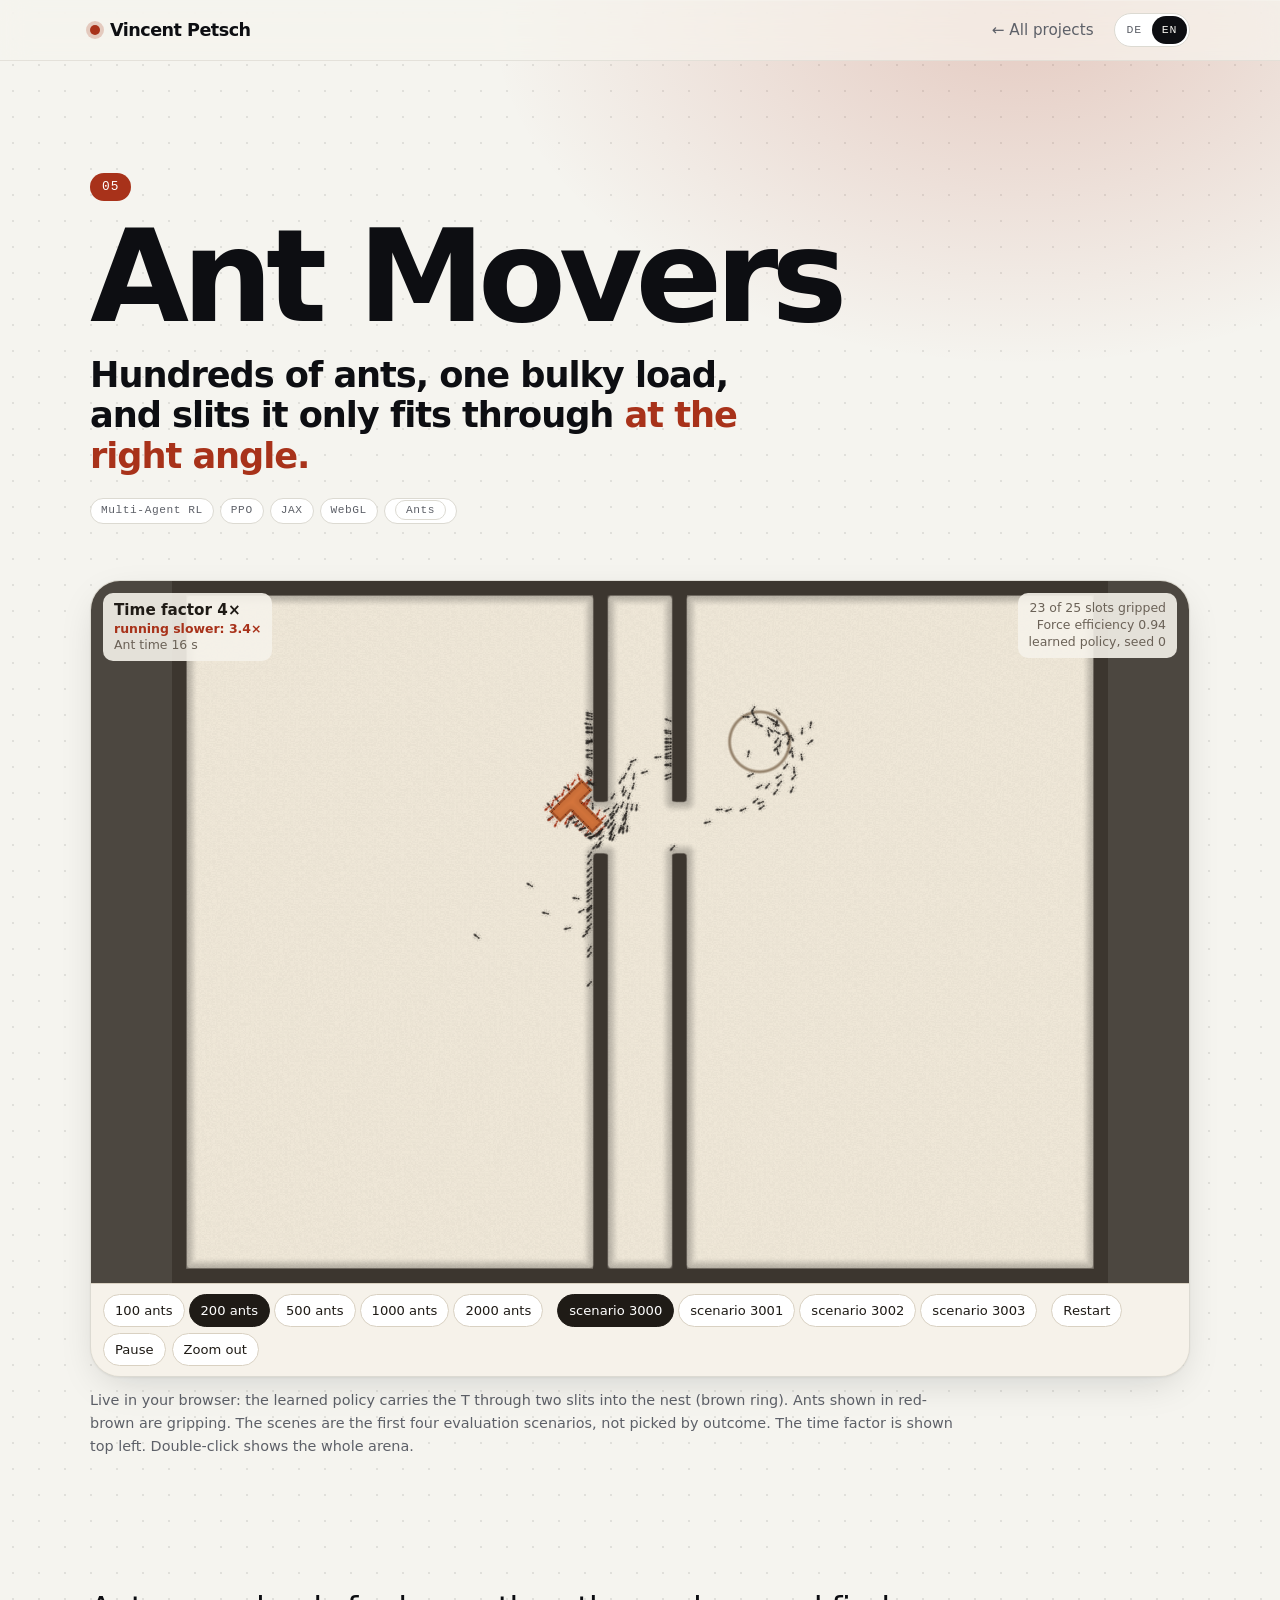
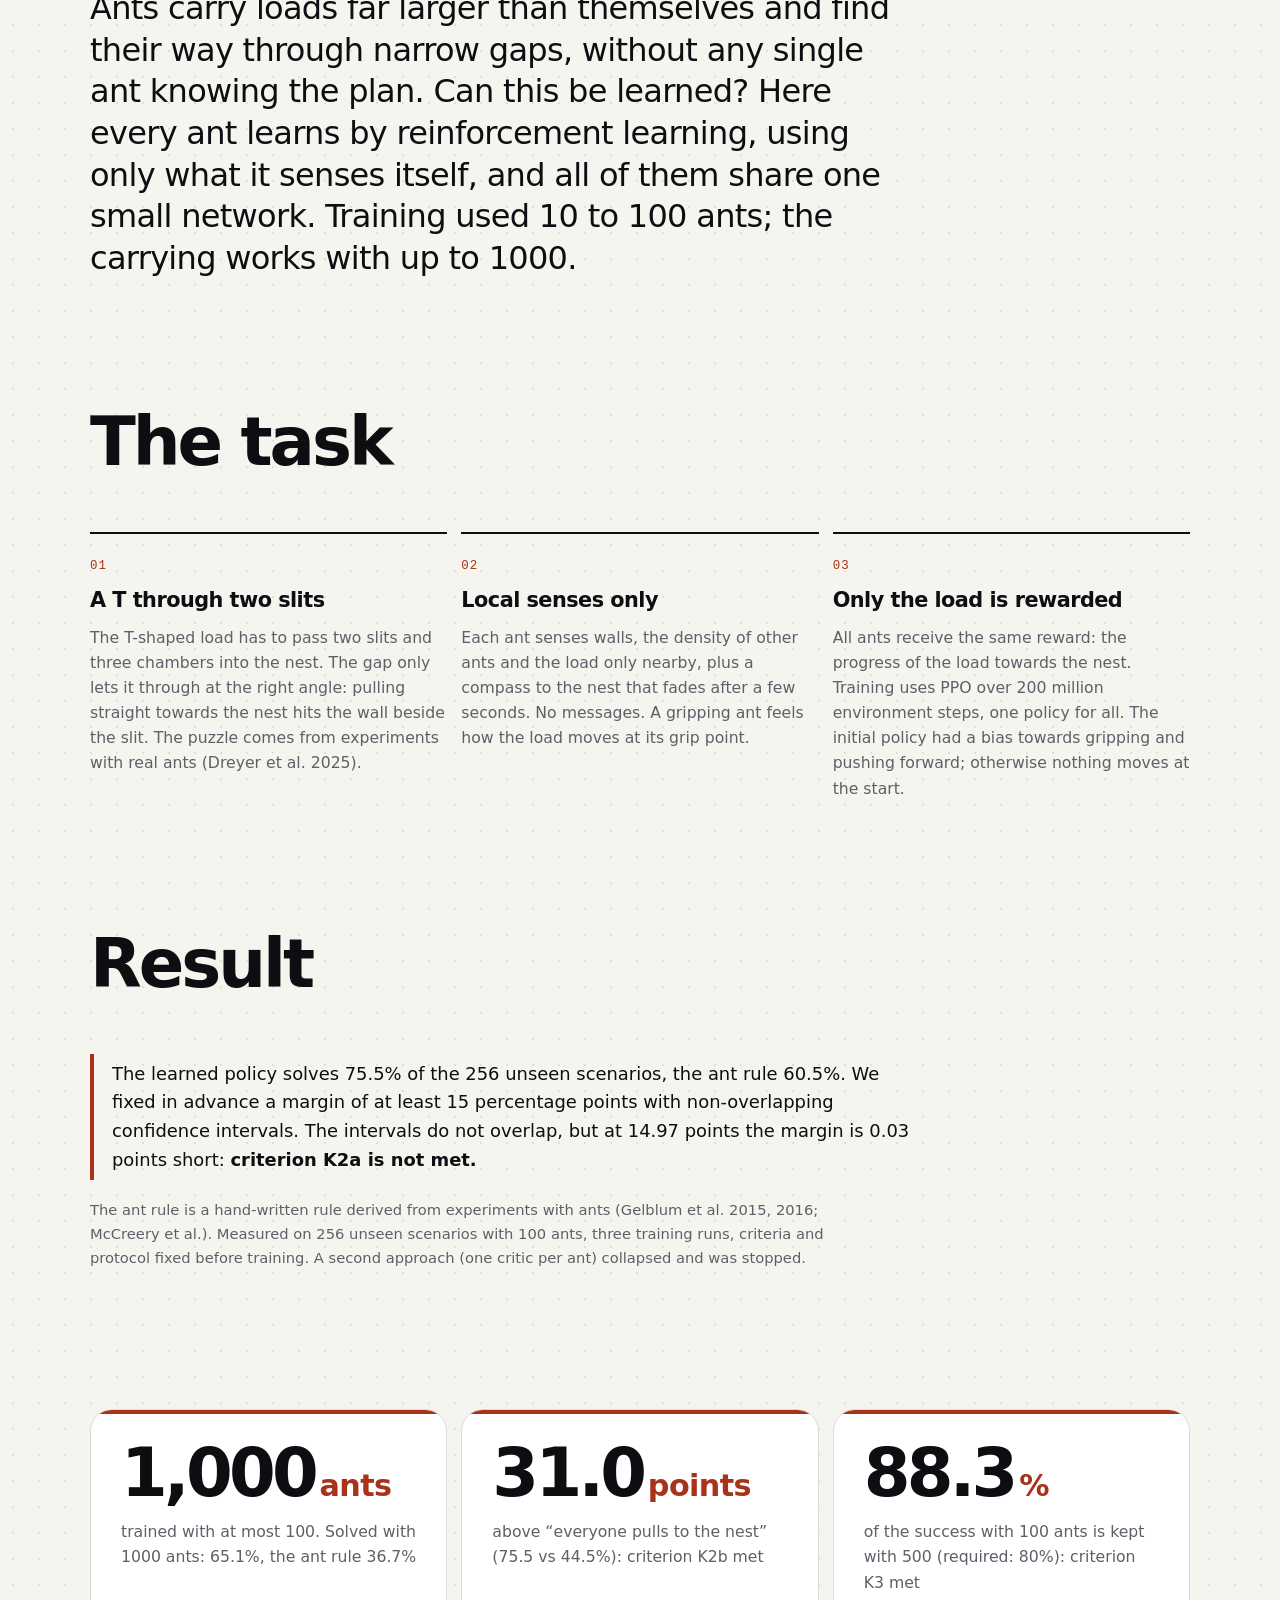
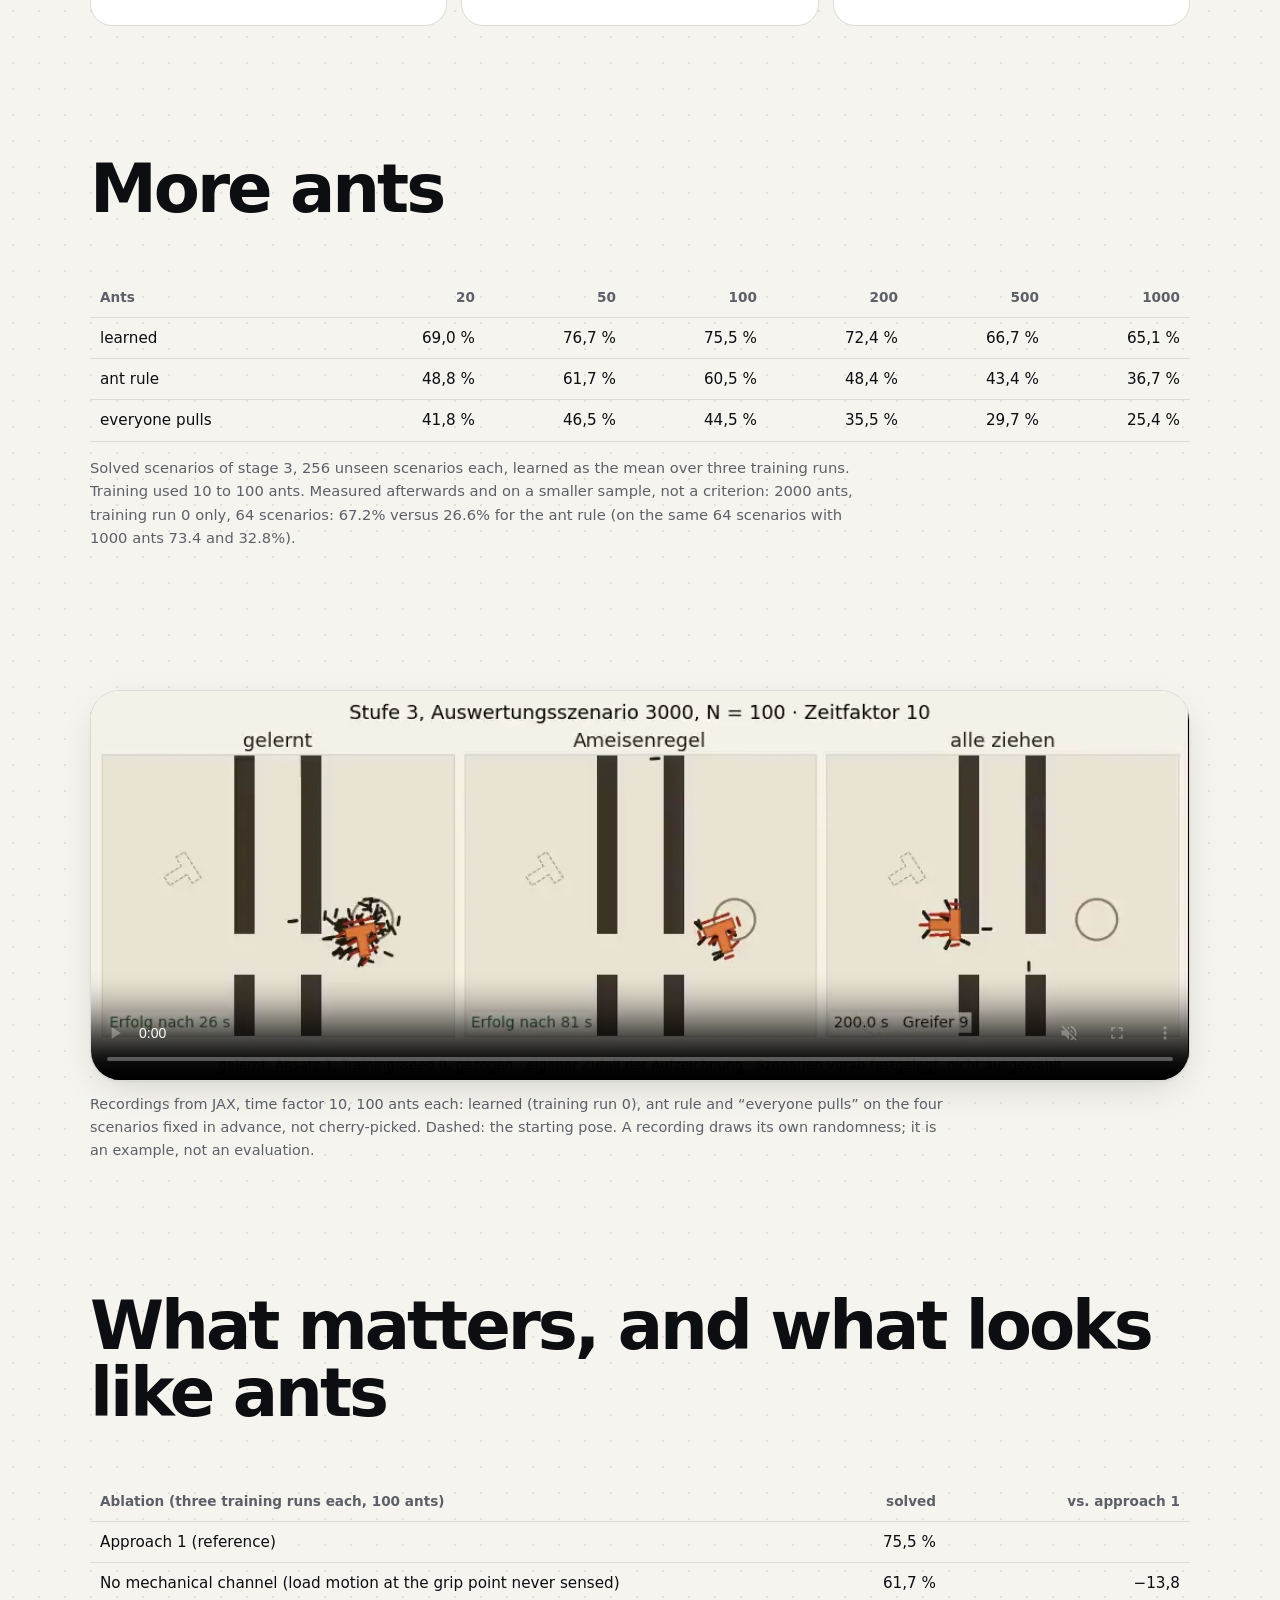
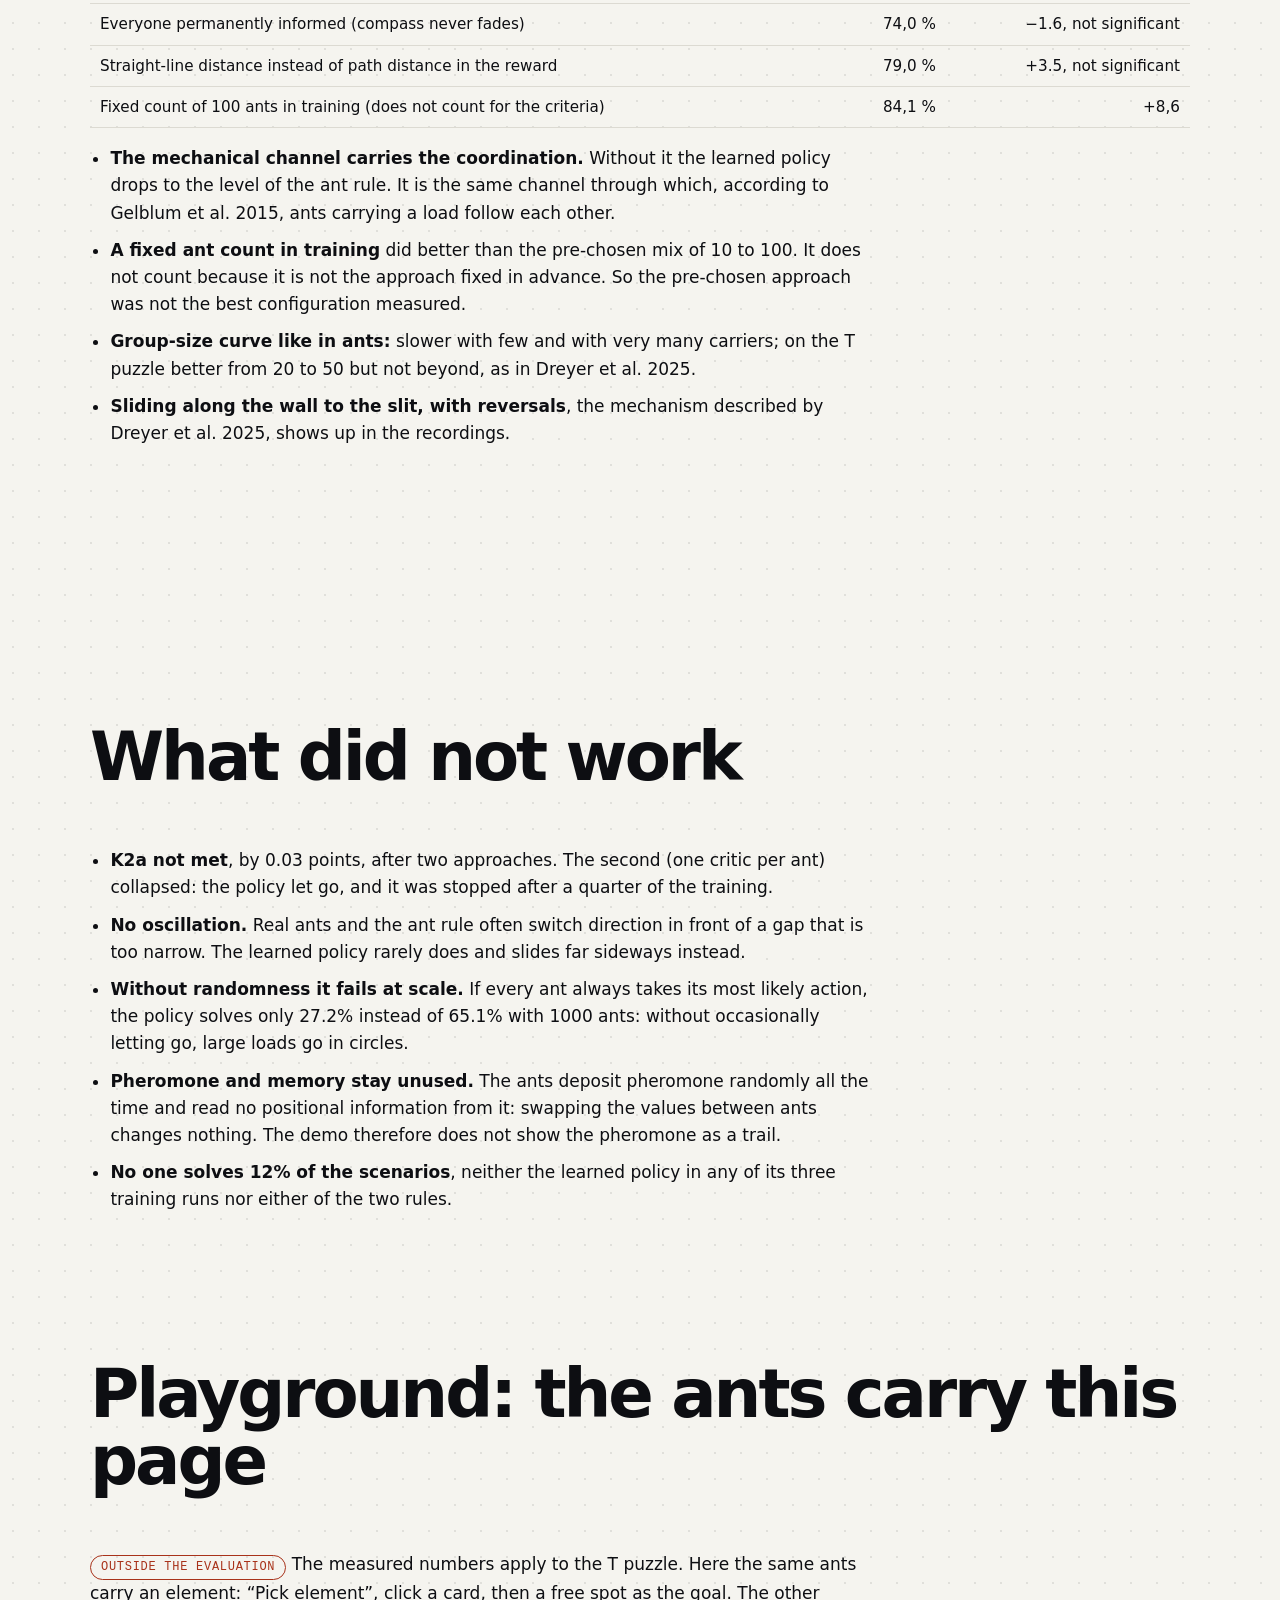
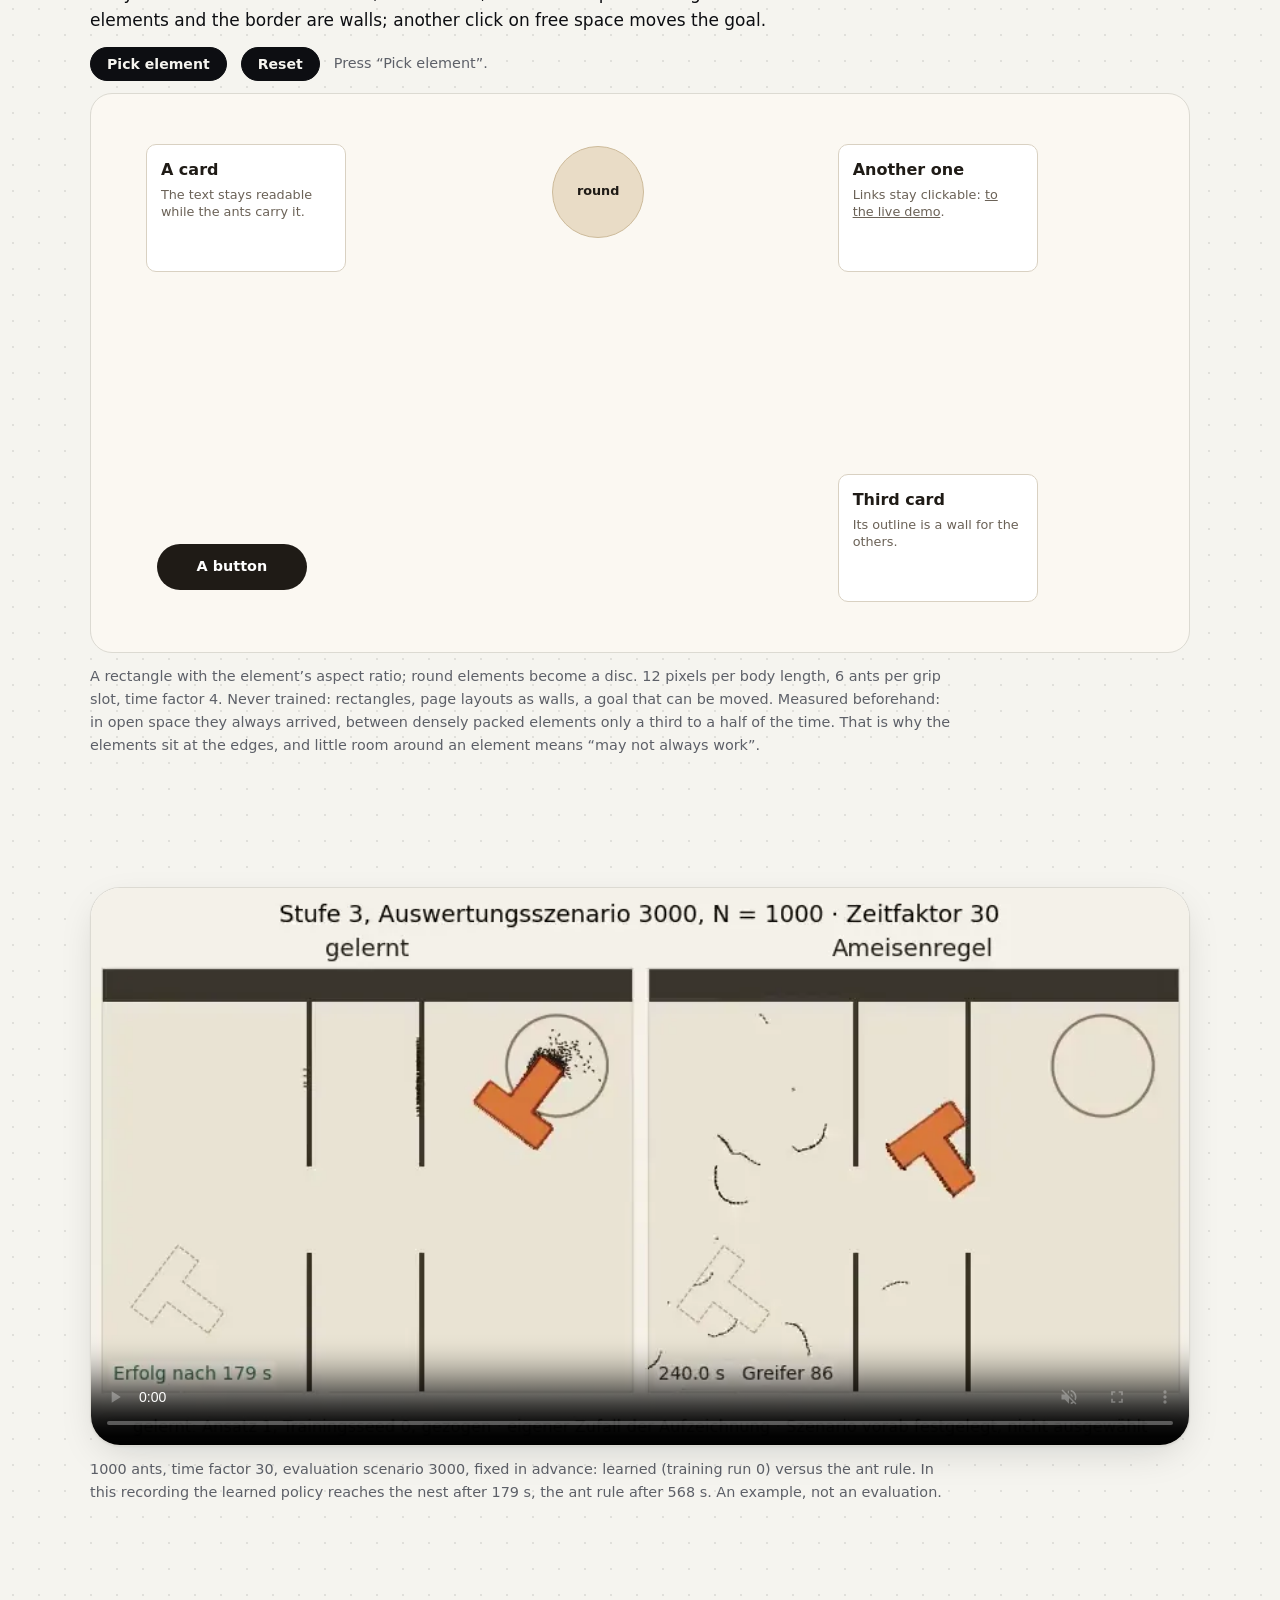
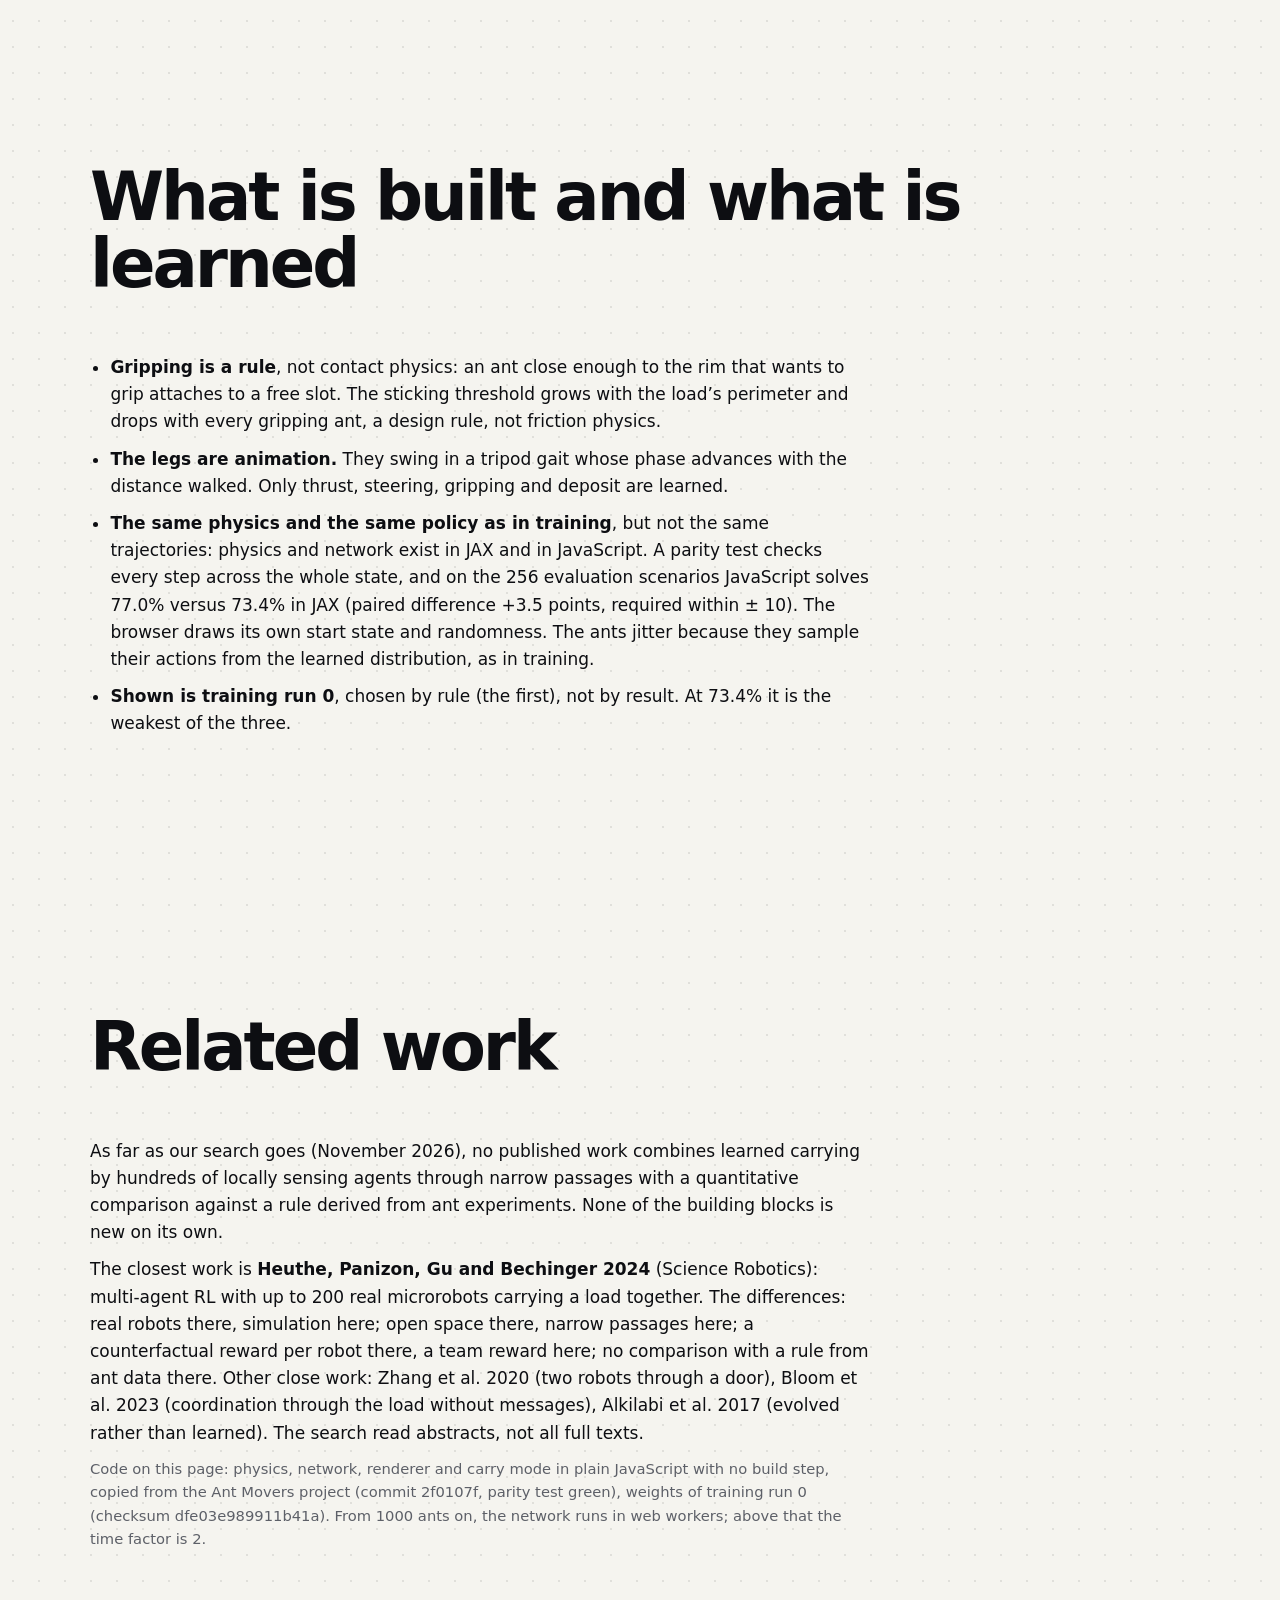
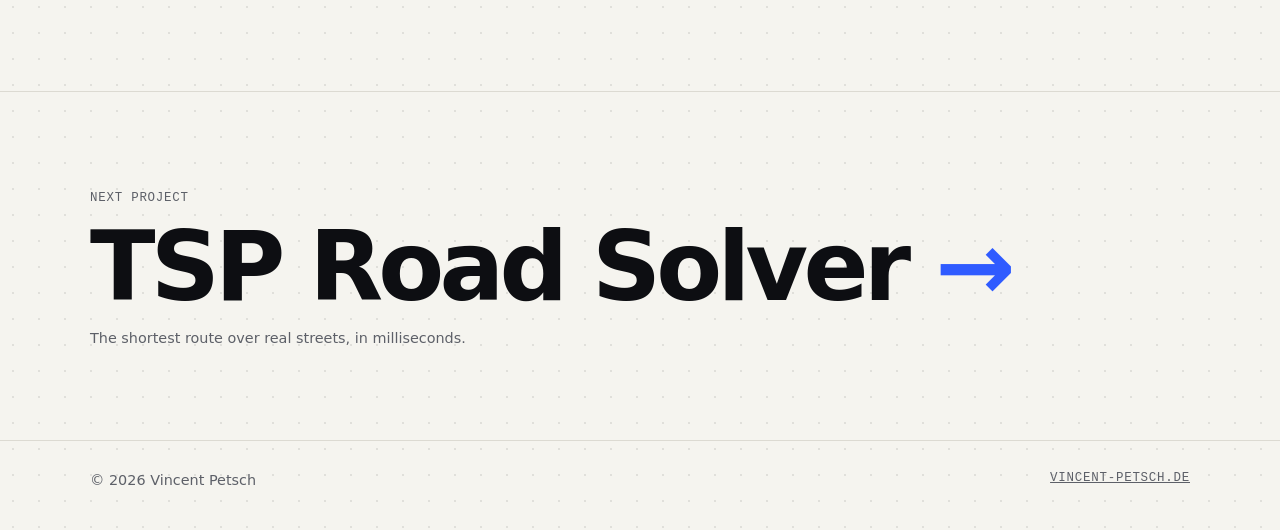
==== commit e1fbeb5a: "Startseite: Ameisen aus Ant Movers tragen ein Abzeichen durch den Hero (laedt erst beim Klick, DE/EN" ====
--- a/projekte/ant-movers/index.html
+++ b/projekte/ant-movers/index.html
@@ -306,7 +306,7 @@
         <div class="fliess rein">
           <p><span lang="de">Soweit unsere Recherche reicht (Stand November 2026), verbindet keine veröffentlichte Arbeit gelerntes Tragen mit Hunderten lokal wahrnehmender Agenten durch Engstellen und einen quantitativen Vergleich mit einer Regel aus Ameisenexperimenten. Keiner der Bausteine ist für sich neu.</span><span lang="en">As far as our search goes (November 2026), no published work combines learned carrying by hundreds of locally sensing agents through narrow passages with a quantitative comparison against a rule derived from ant experiments. None of the building blocks is new on its own.</span></p>
           <p><span lang="de">Am nächsten ist <b>Heuthe, Panizon, Gu und Bechinger 2024</b> (Science Robotics): Multi-Agent RL mit bis zu 200 echten Mikrorobotern, die gemeinsam eine Last tragen. Die Unterschiede: echte Roboter dort, Simulation hier; freies Feld dort, Engstellen hier; eine kontrafaktische Belohnung je Roboter dort, eine Teambelohnung hier; dort kein Vergleich mit einer Regel aus Ameisendaten. Weitere nahe Arbeiten: Zhang et al. 2020 (zwei Roboter durch eine Tür), Bloom et al. 2023 (Koordination über die Last ohne Nachrichten), Alkilabi et al. 2017 (evolviert statt gelernt). Die Recherche las Zusammenfassungen, nicht alle Volltexte.</span><span lang="en">The closest work is <b>Heuthe, Panizon, Gu and Bechinger 2024</b> (Science Robotics): multi-agent RL with up to 200 real microrobots carrying a load together. The differences: real robots there, simulation here; open space there, narrow passages here; a counterfactual reward per robot there, a team reward here; no comparison with a rule from ant data there. Other close work: Zhang et al. 2020 (two robots through a door), Bloom et al. 2023 (coordination through the load without messages), Alkilabi et al. 2017 (evolved rather than learned). The search read abstracts, not all full texts.</span></p>
-          <p class="leise"><span lang="de">Code dieser Seite: Physik, Netz, Renderer und Tragemodus in reinem JavaScript ohne Build-Schritt, kopiert aus dem Projekt Ant Movers (Commit 9fe6741, Paritätstest grün), Gewichte von Trainingslauf 0 (Prüfsumme dfe03e989911b41a). Ab 1000 Ameisen rechnet das Netz in Web Workern, darüber gilt Zeitfaktor 2.</span><span lang="en">Code on this page: physics, network, renderer and carry mode in plain JavaScript with no build step, copied from the Ant Movers project (commit 9fe6741, parity test green), weights of training run 0 (checksum dfe03e989911b41a). From 1000 ants on, the network runs in web workers; above that the time factor is 2.</span></p>
+          <p class="leise"><span lang="de">Code dieser Seite: Physik, Netz, Renderer und Tragemodus in reinem JavaScript ohne Build-Schritt, kopiert aus dem Projekt Ant Movers (Commit 2f0107f, Paritätstest grün), Gewichte von Trainingslauf 0 (Prüfsumme dfe03e989911b41a). Ab 1000 Ameisen rechnet das Netz in Web Workern, darüber gilt Zeitfaktor 2.</span><span lang="en">Code on this page: physics, network, renderer and carry mode in plain JavaScript with no build step, copied from the Ant Movers project (commit 2f0107f, parity test green), weights of training run 0 (checksum dfe03e989911b41a). From 1000 ants on, the network runs in web workers; above that the time factor is 2.</span></p>
         </div>
       </div>
     </section>
--- a/style.css
+++ b/style.css
@@ -146,6 +146,41 @@
 .knopf .pfeil { transition: transform .2s; }
 .knopf:hover .pfeil { transform: translateX(4px); }
 
+/* ---------- Ameisen im Hero (js/ameisen.js, lädt erst beim Klick) ---------- */
+
+.ameisen-knopf {
+  display: none; align-self: center; cursor: pointer; background: none; border: 0; padding: 6px 4px;
+  font-family: var(--mono); font-size: .74rem; letter-spacing: .06em; text-transform: uppercase; color: var(--muted);
+  text-decoration: underline dotted; text-underline-offset: 4px;
+}
+.ameisen-knopf:hover { color: #a8321a; }
+.ameisen-knopf[aria-busy] { cursor: progress; opacity: .6; }
+@media (min-width: 760px) { html.js .ameisen-knopf { display: inline-block; } }
+.ameisen-hinweis {
+  position: absolute; top: 18px; right: var(--rand); z-index: 6; width: min(310px, 44vw);
+  padding: 10px 14px; border-radius: 14px; border: 1px solid var(--line);
+  background: color-mix(in srgb, var(--surface) 88%, transparent); box-shadow: var(--shadow);
+  font-size: .86rem; line-height: 1.4;
+}
+.ameisen-hinweis[hidden] { display: none; }
+.ameisen-hinweis a { color: #a8321a; font-weight: 600; text-decoration: none; }
+.ameisen-hinweis a:hover { text-decoration: underline; }
+.ameisen-leise, .ameisen-stand { color: var(--muted); font-size: .8rem; }
+.ameisen-stand { margin-top: 4px; font-variant-numeric: tabular-nums; }
+.ameisen-zurueck {
+  margin-top: 6px; cursor: pointer; font: 600 .78rem var(--sans); color: var(--fg); background: none;
+  border: 1px solid var(--line); border-radius: 999px; padding: 3px 10px;
+}
+.ameisen-zurueck:hover { border-color: var(--fg); }
+.ameisen-abzeichen {
+  position: absolute; z-index: 4; border-radius: 50%; display: grid; place-items: center; text-align: center;
+  background: #a8321a; color: #fff; font-weight: 800; letter-spacing: -.03em; line-height: 1; font-size: 1.15rem;
+  box-shadow: inset 0 0 0 4px rgba(255, 255, 255, .18); user-select: none; animation: ameisen-da .5s ease-out;
+}
+@keyframes ameisen-da { from { opacity: 0; } }
+.hero.ameisen-ziel { cursor: crosshair; }
+@media (prefers-color-scheme: dark) { .ameisen-leinwand { filter: invert(1) hue-rotate(180deg); } }
+
 /* ---------- Laufband ---------- */
 
 .laufband { border-block: 1px solid var(--line); background: var(--surface); overflow: hidden; padding: 14px 0; }
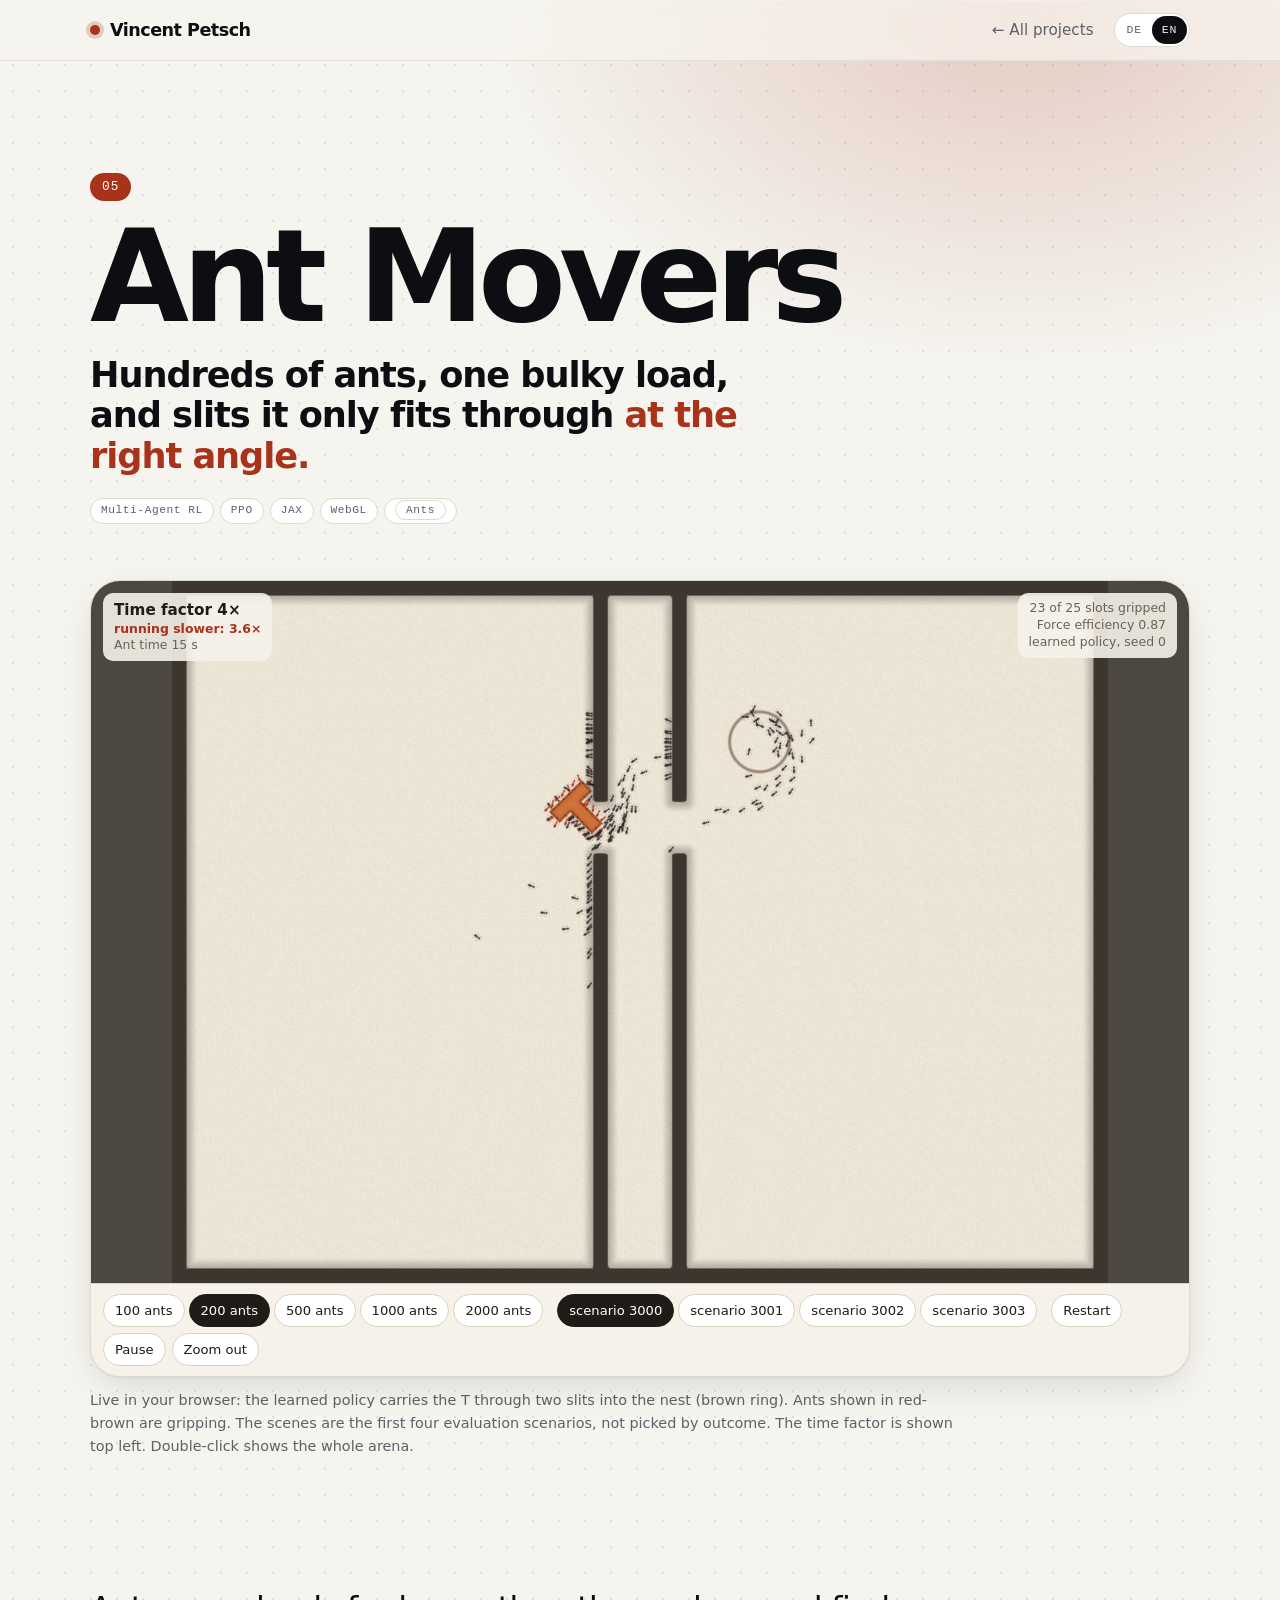
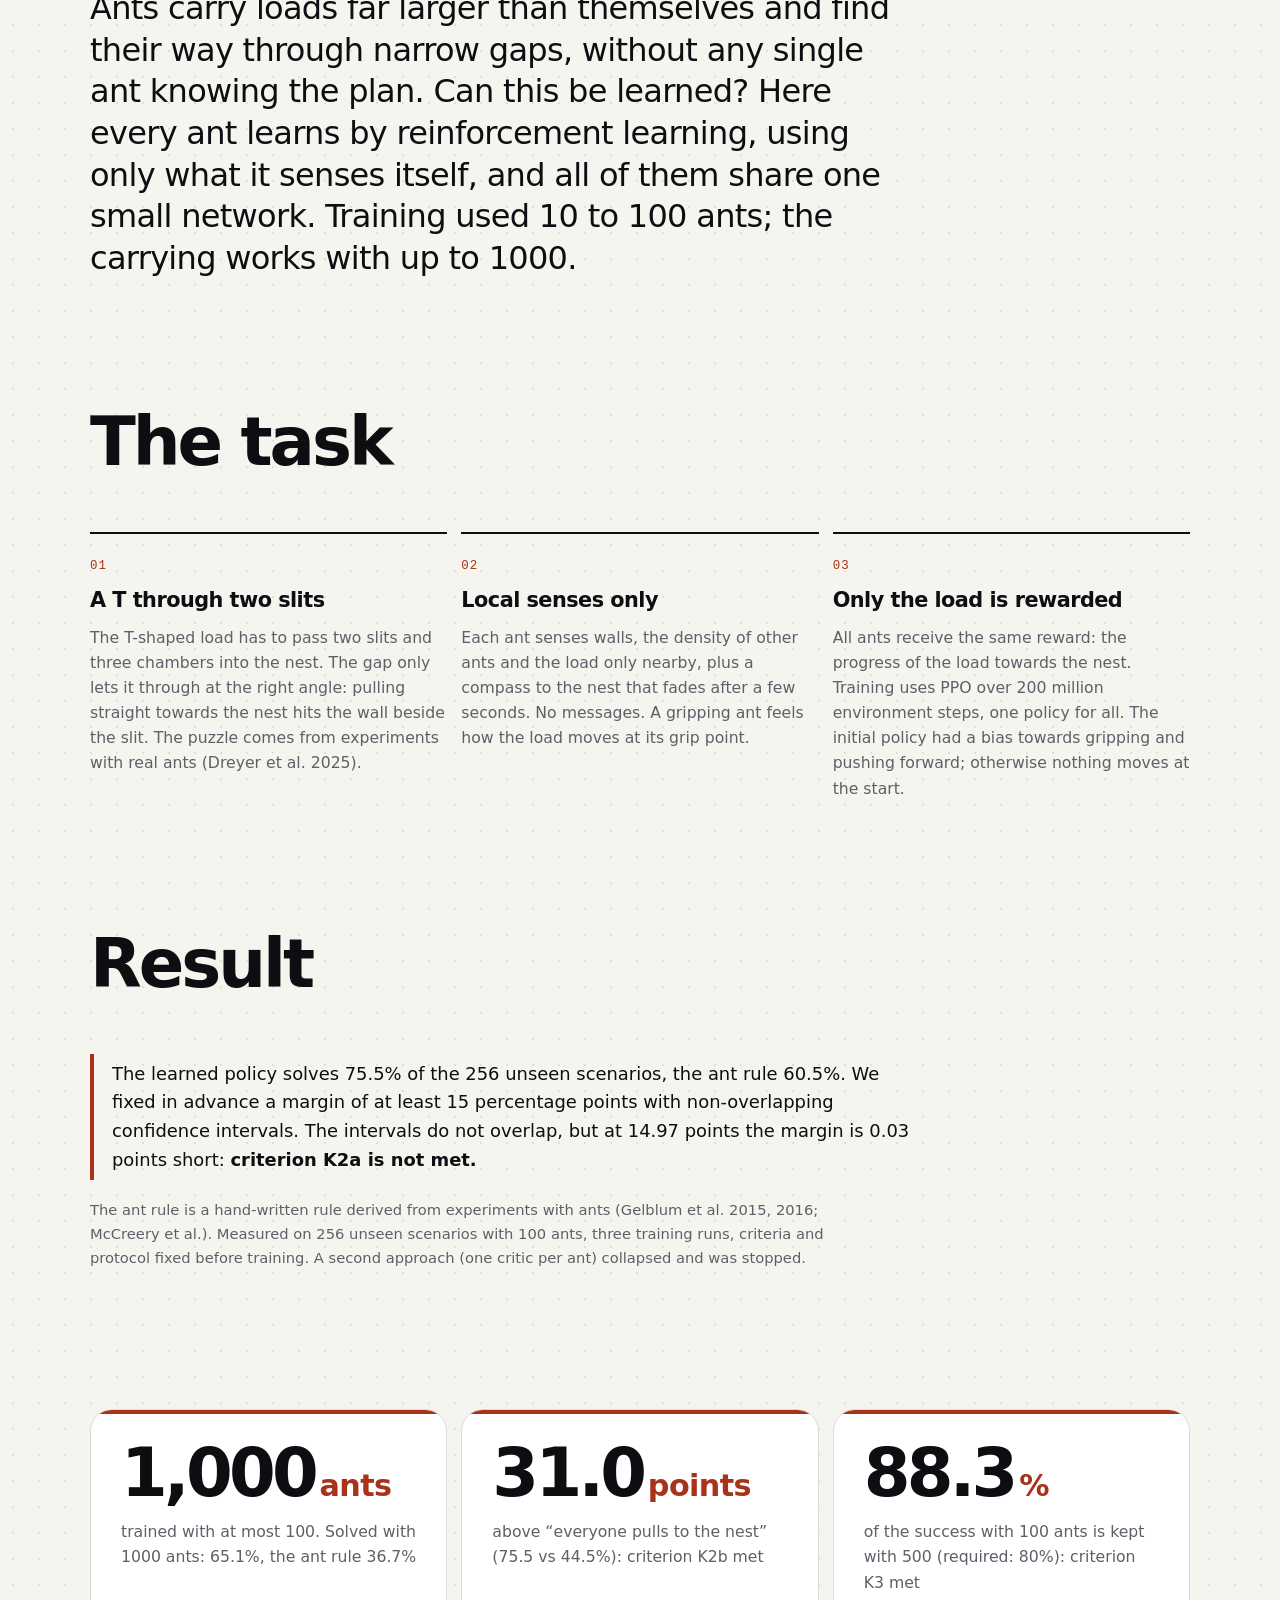
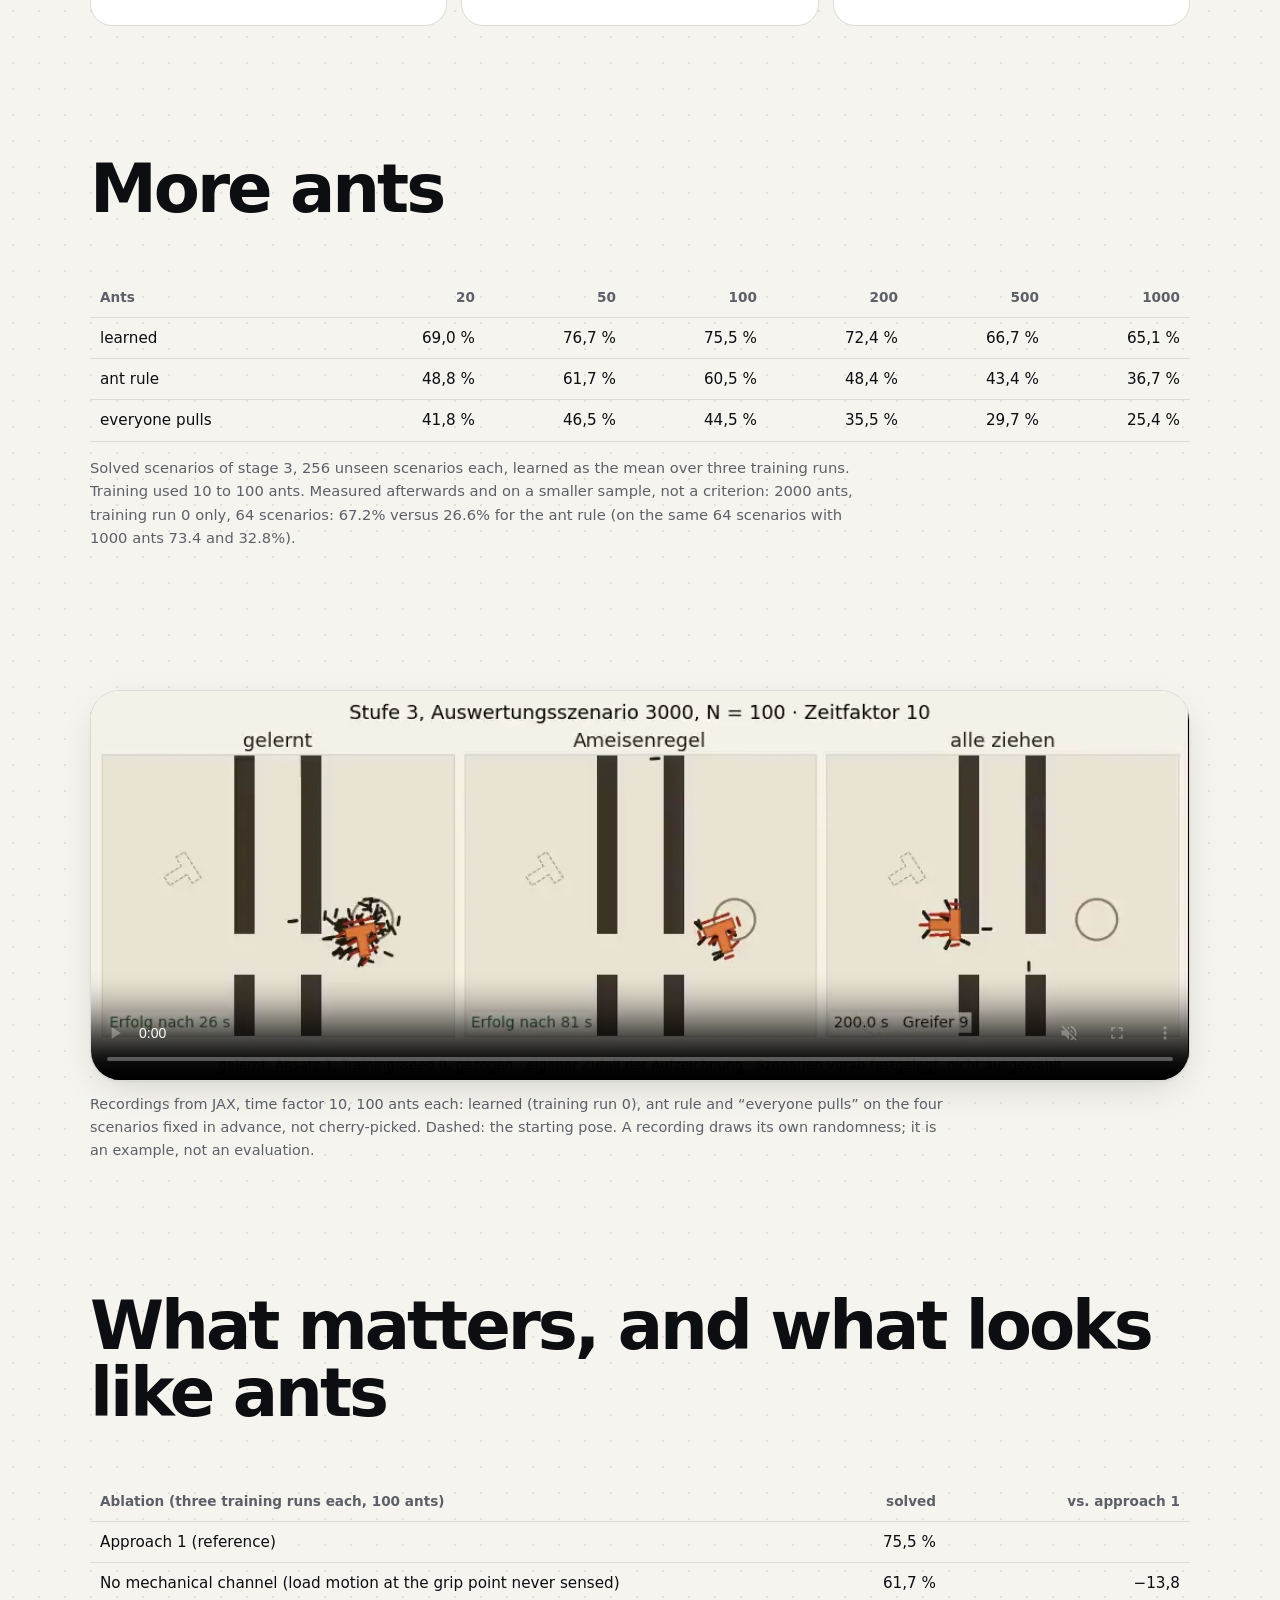
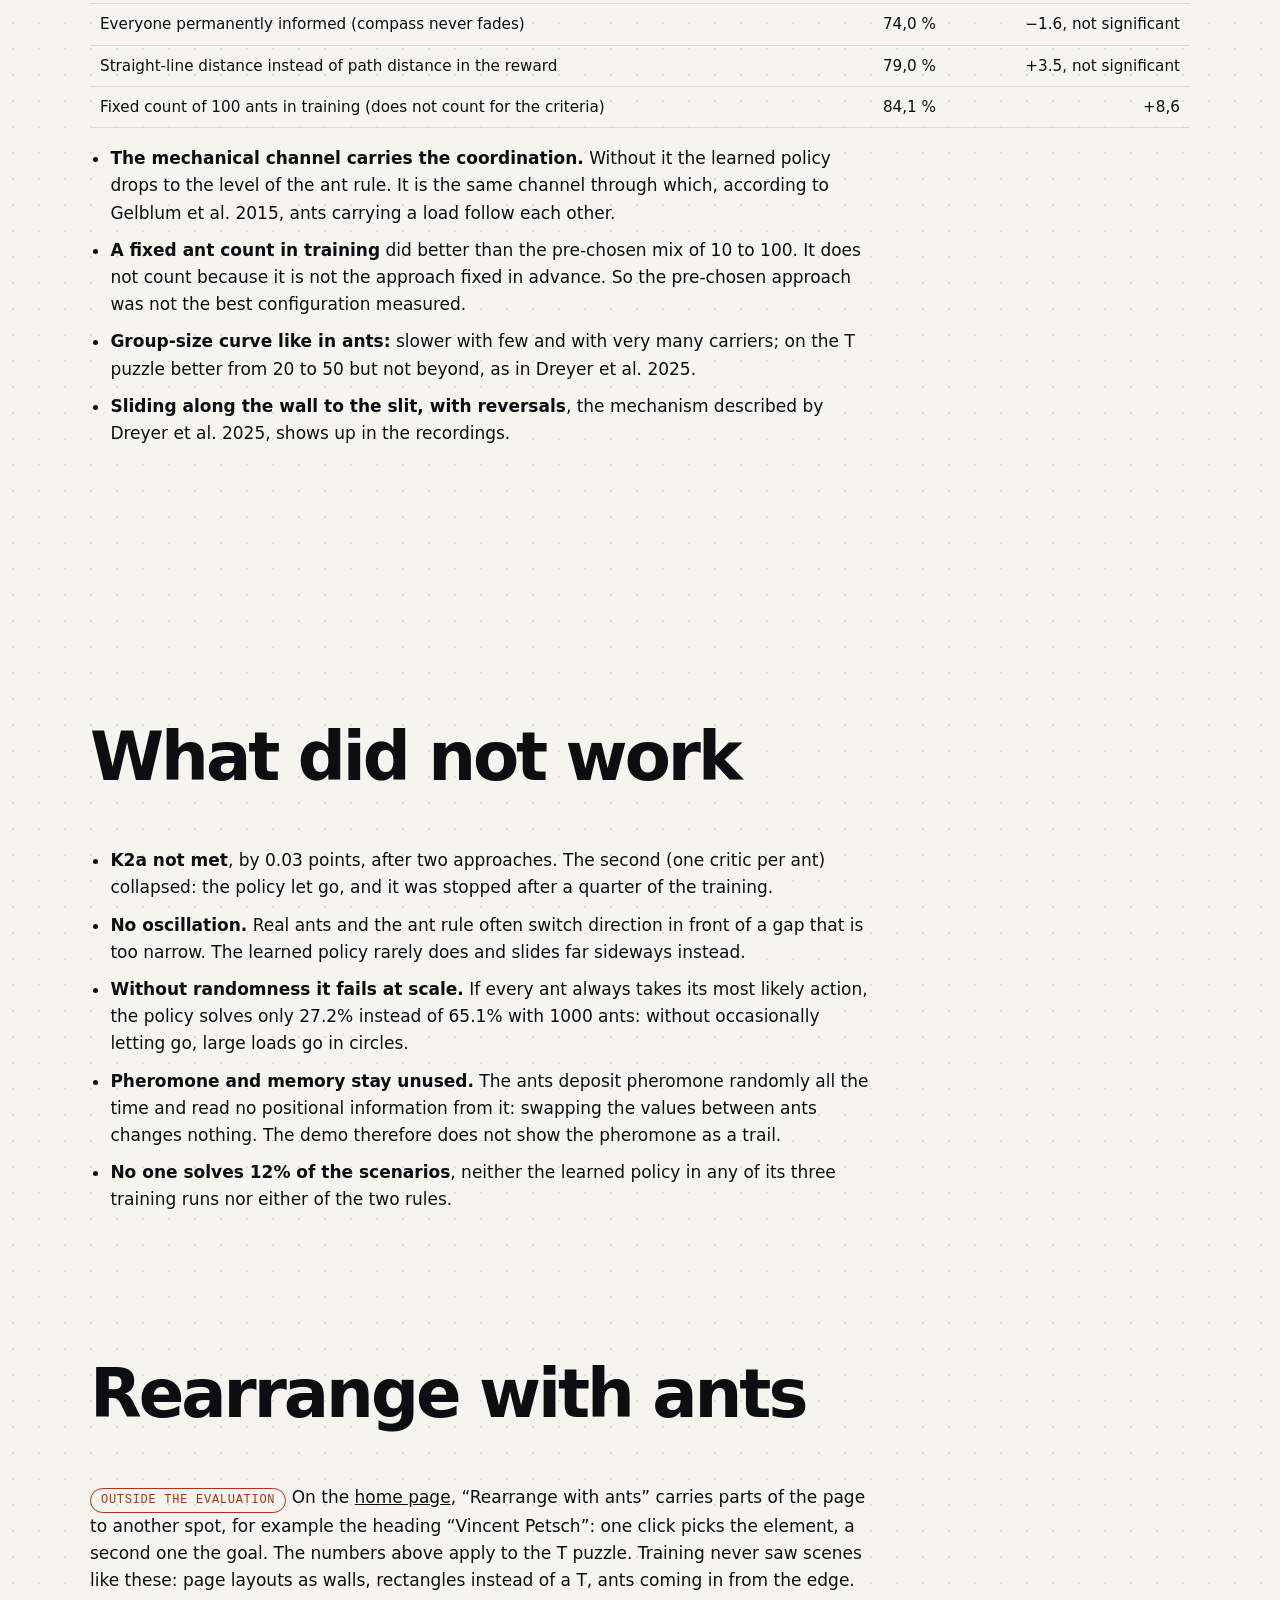
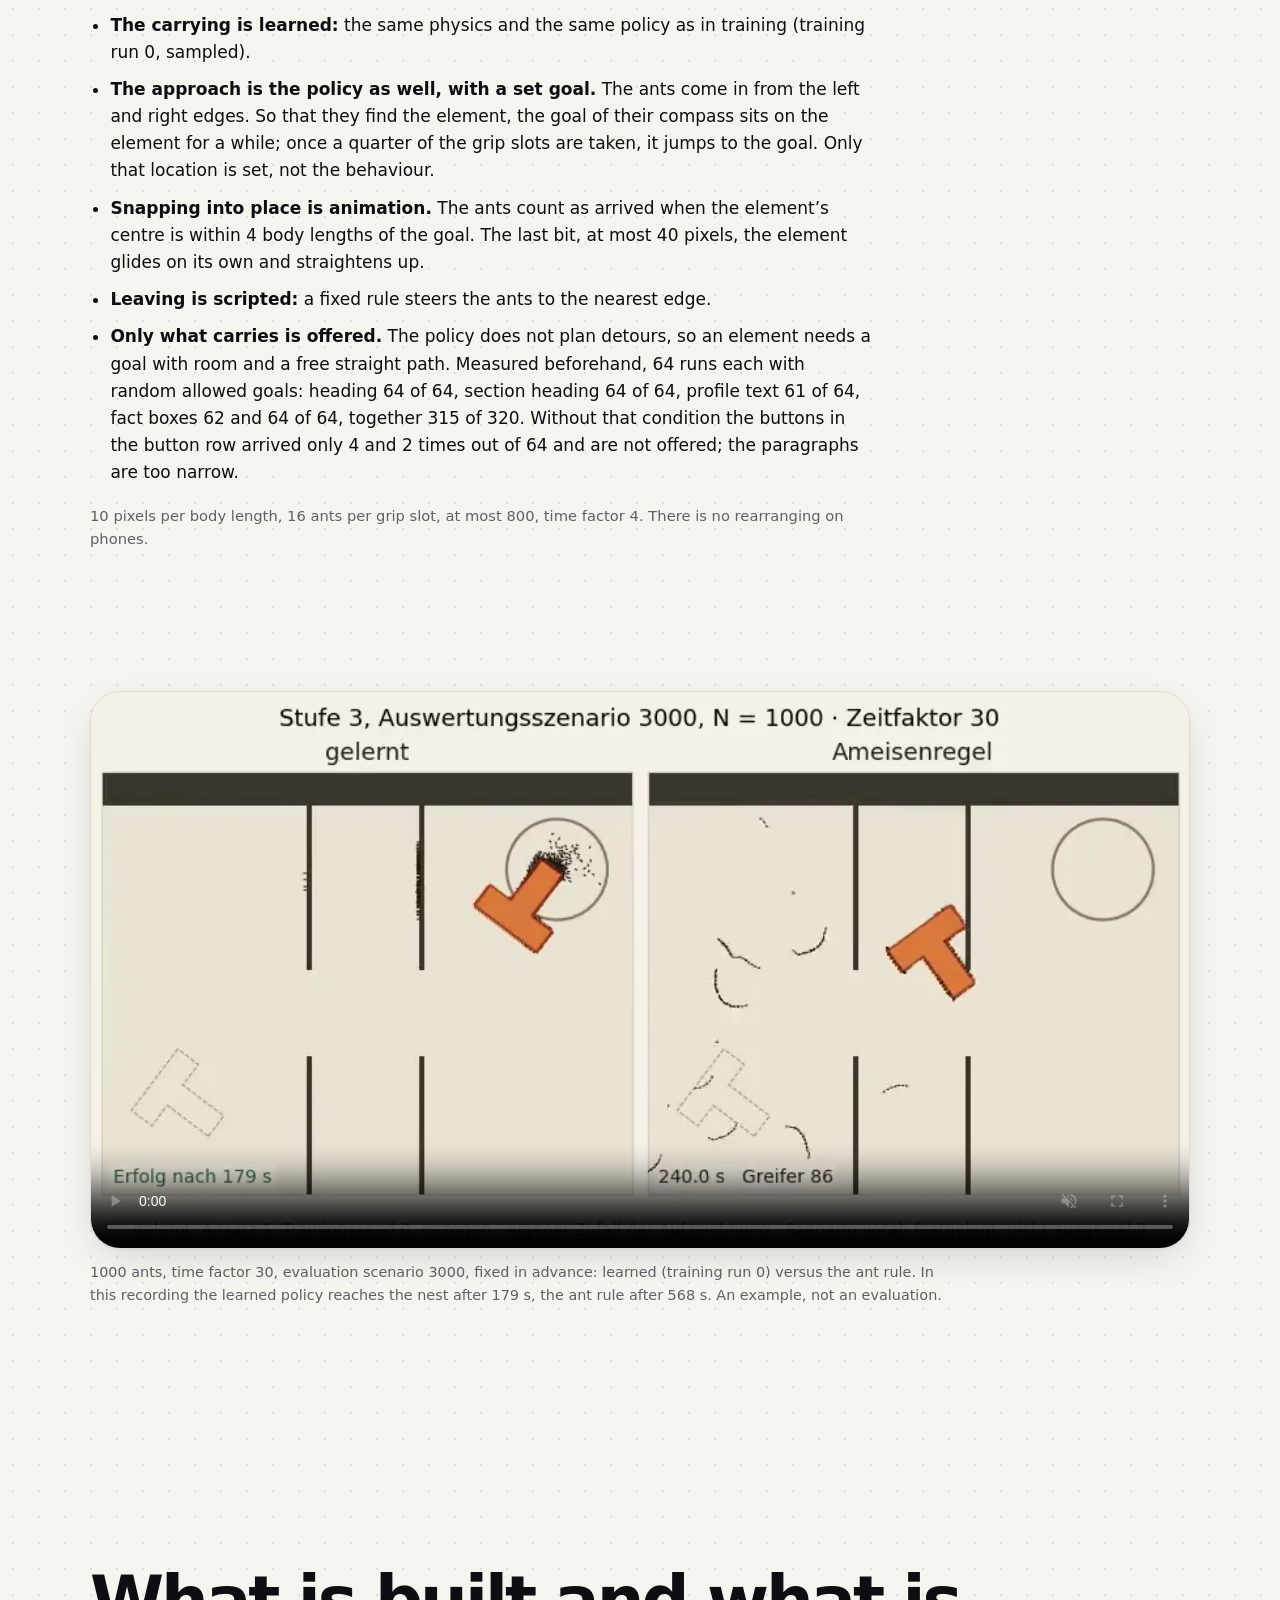
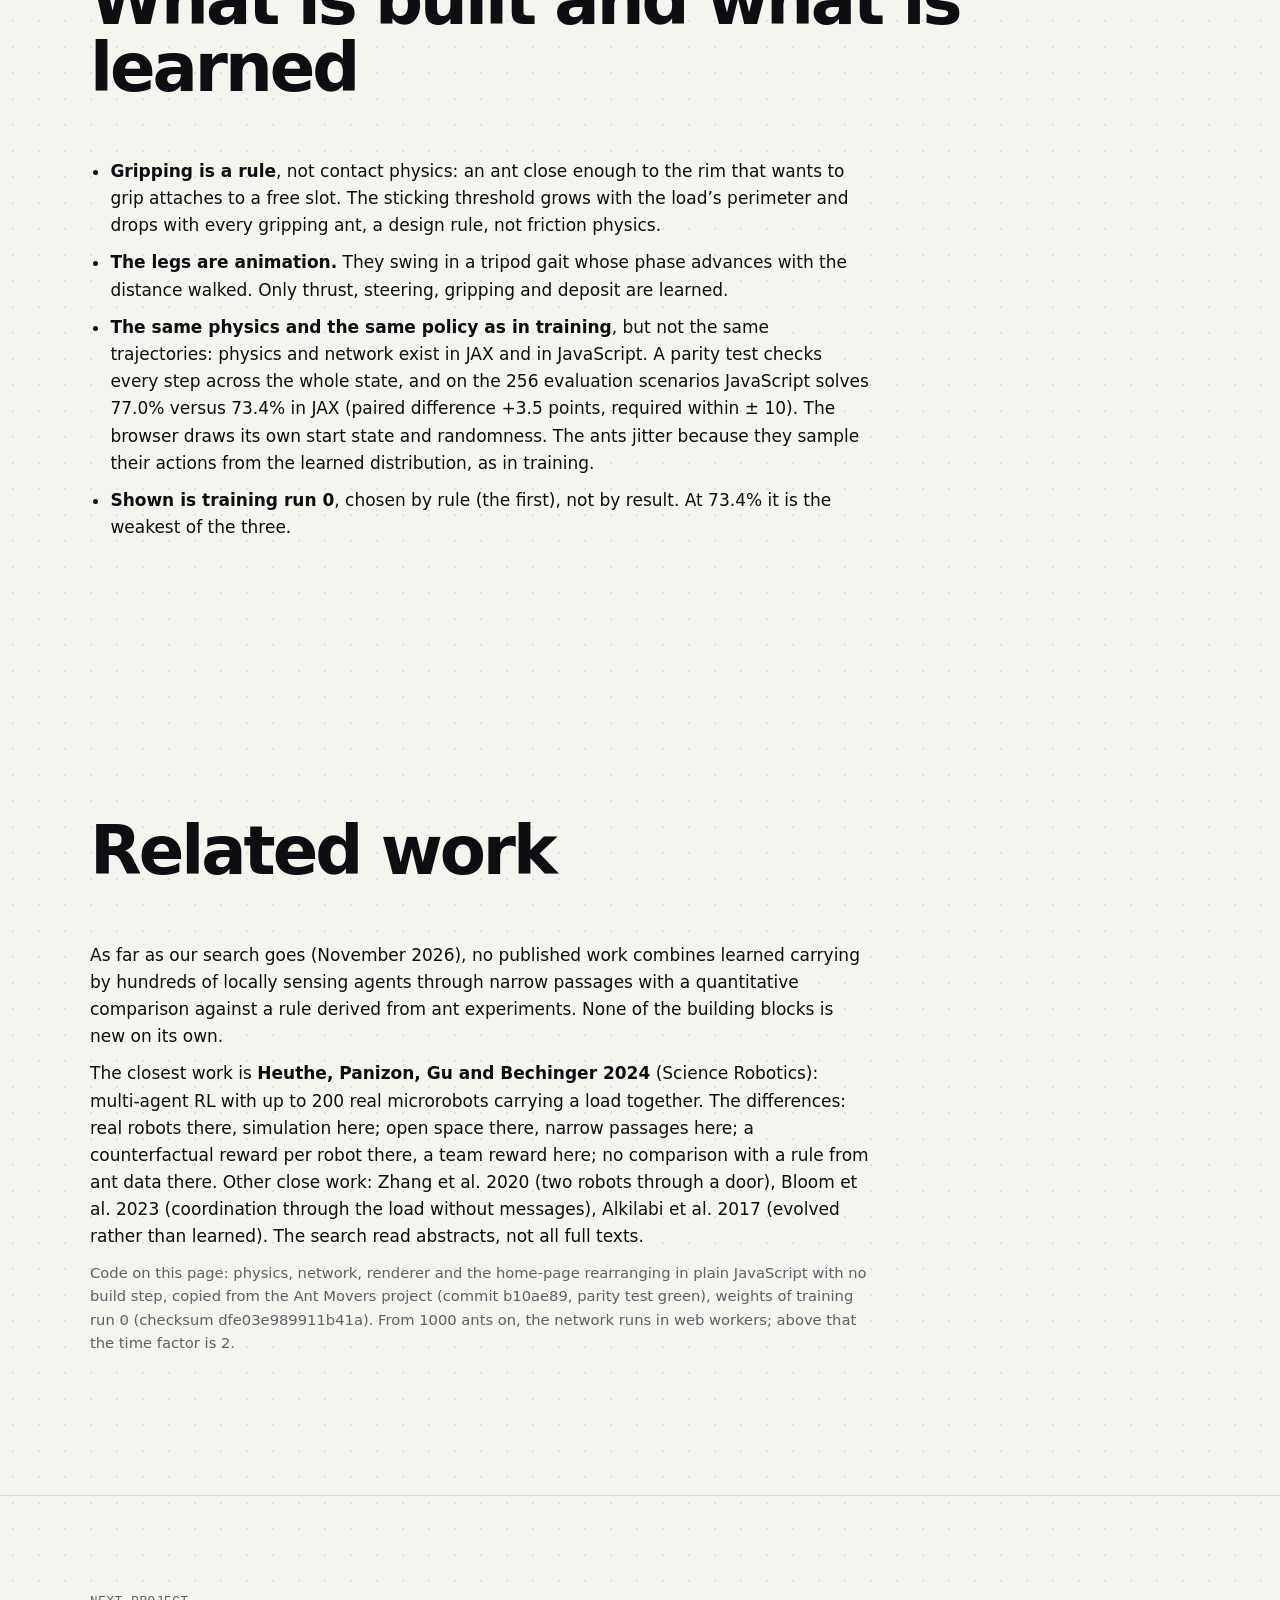
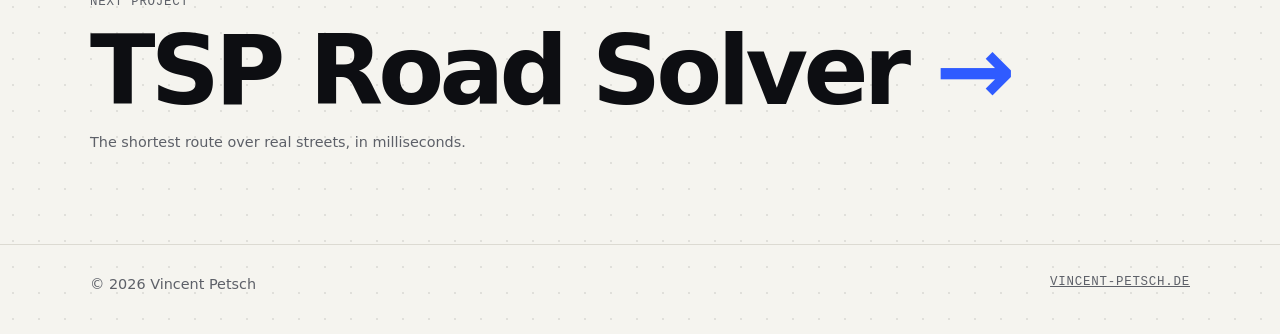
==== commit 5582b4b0: "Ant Movers: Spielwiese entfernt, Abschnitt Umbau mit Ameisen (was gelernt, was Animation, gemessene " ====
--- a/projekte/ant-movers/index.html
+++ b/projekte/ant-movers/index.html
@@ -38,31 +38,6 @@
     .fliess .leise, .leise { color: var(--muted); font-size: .92rem; }
     .marke { display: inline-block; font-family: var(--mono); font-size: .75rem; letter-spacing: .06em; text-transform: uppercase;
              color: var(--akzent); border: 1px solid var(--akzent); border-radius: 999px; padding: 2px 10px; }
-    /* Tragemodus auf Beispielkarten (sim/carrymode.js) */
-    .wiese { position: relative; height: 560px; border-radius: 22px; border: 1px solid var(--line); background: #fbf8f2;
-             overflow: hidden; user-select: none; color: #1f1b16; }
-    .wiese > [data-carry] { position: absolute; }
-    .wiese .w-karte { width: 200px; height: 128px; padding: 12px 14px; border-radius: 10px; background: #fff; border: 1px solid #d9d1c2; }
-    .wiese .w-karte h3 { margin: 0 0 4px; font-size: 1rem; }
-    .wiese .w-karte p { margin: 0; font-size: .8rem; color: #6b6257; line-height: 1.35; }
-    .wiese .w-knopf { width: 150px; height: 46px; border-radius: 999px; background: #1f1b16; color: #fff; display: flex;
-                      align-items: center; justify-content: center; font-weight: 600; font-size: .9rem; }
-    .wiese .w-rund { width: 92px; height: 92px; border-radius: 50%; background: #e9dcc6; border: 1px solid #cdbb9b; display: flex;
-                     align-items: center; justify-content: center; font-weight: 600; font-size: .8rem; text-align: center; }
-    .wiese.carry-picking [data-carry] { cursor: pointer; outline: 2px dashed rgba(168, 50, 26, .45); outline-offset: 3px; }
-    .wiese.carry-picking [data-carry]:hover { outline-color: #a8321a; }
-    .wiese [data-carry].carry-load { outline: 2px solid #a8321a; outline-offset: 3px; }
-    .wiese.ziel { cursor: crosshair; }
-    .wiese-leiste { display: flex; flex-wrap: wrap; gap: 8px 14px; align-items: center; margin: 12px 0; }
-    .wiese-leiste .knopf { padding: 8px 16px; font-size: .88rem; }
-    #wiese-stand { color: var(--muted); font-size: .9rem; font-variant-numeric: tabular-nums; }
-    .wiese .w1 { left: 5%; top: 50px; } .wiese .w2 { left: 68%; top: 50px; } .wiese .w3 { left: 68%; top: 380px; }
-    .wiese .w4 { left: 6%; top: 450px; } .wiese .w5 { left: 42%; top: 52px; }
-    @media (max-width: 720px) {
-      .wiese { height: 640px; } .wiese .w-karte { width: 170px; height: 116px; }
-      .wiese .w1 { left: 5%; top: 40px; } .wiese .w5 { left: auto; right: 6%; top: 52px; }
-      .wiese .w2 { left: 5%; top: 480px; } .wiese .w3 { display: none; } .wiese .w4 { left: auto; right: 6%; top: 520px; }
-    }
   </style>
 </head>
 <body class="projekt" data-basis="../../" data-slug="ant-movers" style="--akzent:#a8321a">
@@ -245,27 +220,21 @@
 
     <section class="wrap">
       <div class="abschnitt-kopf rein">
-        <h2><span lang="de">Spielwiese: die Ameisen tragen diese Seite</span><span lang="en">Playground: the ants carry this page</span></h2>
-      </div>
-      <p class="fliess rein"><span class="marke"><span lang="de">außerhalb der Auswertung</span><span lang="en">outside the evaluation</span></span>
-        <span lang="de">Die gemessenen Zahlen gelten für das T-Rätsel. Hier tragen dieselben Ameisen ein Element: „Element wählen“, eine Karte anklicken, dann eine freie Stelle als Ziel. Die anderen Elemente und der Rand sind Wände, ein neuer Klick auf freie Fläche versetzt das Ziel.</span>
-        <span lang="en">The measured numbers apply to the T puzzle. Here the same ants carry an element: “Pick element”, click a card, then a free spot as the goal. The other elements and the border are walls; another click on free space moves the goal.</span></p>
-      <div class="wiese-leiste">
-        <button type="button" class="knopf" id="wiese-waehlen"><span lang="de">Element wählen</span><span lang="en">Pick element</span></button>
-        <button type="button" class="knopf" id="wiese-zurueck"><span lang="de">Zurücksetzen</span><span lang="en">Reset</span></button>
-        <span id="wiese-stand"></span>
-      </div>
-      <div class="wiese rein" id="wiese">
-        <div class="w-karte w1" data-carry><h3><span lang="de">Eine Karte</span><span lang="en">A card</span></h3><p><span lang="de">Der Text bleibt lesbar, während die Ameisen tragen.</span><span lang="en">The text stays readable while the ants carry it.</span></p></div>
-        <div class="w-karte w2" data-carry><h3><span lang="de">Noch eine</span><span lang="en">Another one</span></h3><p><span lang="de">Links bleiben klickbar: <a href="#live">zur Live-Demo</a>.</span><span lang="en">Links stay clickable: <a href="#live">to the live demo</a>.</span></p></div>
-        <div class="w-karte w3" data-carry><h3><span lang="de">Dritte Karte</span><span lang="en">Third card</span></h3><p><span lang="de">Ihr Rahmen ist eine Wand für die anderen.</span><span lang="en">Its outline is a wall for the others.</span></p></div>
-        <div class="w-knopf w4" data-carry><span lang="de">Ein Knopf</span><span lang="en">A button</span></div>
-        <div class="w-rund w5" data-carry><span lang="de">rund</span><span lang="en">round</span></div>
-      </div>
-      <p class="unterzeile">
-        <span lang="de">Ein Rechteck mit dem Seitenverhältnis des Elements, rund wird zur Scheibe. 12 Pixel je Körperlänge, 6 Ameisen je Griffplatz, Zeitfaktor 4. Nie trainiert: Rechtecke, Seitenlayouts als Wände, ein Ziel, das sich versetzen lässt. Vorab gemessen: im freien Feld jedes Mal am Ziel, zwischen dicht gesetzten Elementen nur ein Drittel bis die Hälfte. Deshalb liegen die Elemente am Rand, und wenig Platz ringsum heißt „klappt nicht immer“.</span>
-        <span lang="en">A rectangle with the element’s aspect ratio; round elements become a disc. 12 pixels per body length, 6 ants per grip slot, time factor 4. Never trained: rectangles, page layouts as walls, a goal that can be moved. Measured beforehand: in open space they always arrived, between densely packed elements only a third to a half of the time. That is why the elements sit at the edges, and little room around an element means “may not always work”.</span>
-      </p>
+        <h2><span lang="de">Umbau mit Ameisen</span><span lang="en">Rearrange with ants</span></h2>
+      </div>
+      <div class="fliess rein">
+        <p><span class="marke"><span lang="de">außerhalb der Auswertung</span><span lang="en">outside the evaluation</span></span>
+          <span lang="de">Auf der <a href="../../">Startseite</a> trägt „Umbau mit Ameisen“ Teile der Seite an eine andere Stelle, etwa die Überschrift „Vincent Petsch“: Ein Klick wählt das Element, ein zweiter das Ziel. Die Zahlen oben gelten für das T-Rätsel. Solche Szenen gab es im Training nie: Seitenlayouts als Wände, Rechtecke statt T, Ameisen, die vom Rand kommen.</span>
+          <span lang="en">On the <a href="../../">home page</a>, “Rearrange with ants” carries parts of the page to another spot, for example the heading “Vincent Petsch”: one click picks the element, a second one the goal. The numbers above apply to the T puzzle. Training never saw scenes like these: page layouts as walls, rectangles instead of a T, ants coming in from the edge.</span></p>
+        <ul>
+          <li><span lang="de"><b>Gelernt ist das Tragen:</b> dieselbe Physik und dieselbe Policy wie im Training (Trainingslauf 0, gezogen).</span><span lang="en"><b>The carrying is learned:</b> the same physics and the same policy as in training (training run 0, sampled).</span></li>
+          <li><span lang="de"><b>Der Anmarsch ist ebenfalls die Policy, mit gesetztem Ziel.</b> Die Ameisen kommen vom linken und rechten Rand. Damit sie das Element finden, liegt das Ziel ihres Kompasses vorübergehend auf dem Element; sobald ein Viertel der Griffplätze besetzt ist, springt es auf das Ziel. Gesetzt ist nur dieser Ort, nicht das Verhalten.</span><span lang="en"><b>The approach is the policy as well, with a set goal.</b> The ants come in from the left and right edges. So that they find the element, the goal of their compass sits on the element for a while; once a quarter of the grip slots are taken, it jumps to the goal. Only that location is set, not the behaviour.</span></li>
+          <li><span lang="de"><b>Das Einrasten ist Animation.</b> Angekommen sind die Ameisen, wenn die Mitte des Elements 4 Körperlängen vom Ziel entfernt ist. Das letzte Stück, höchstens 40 Pixel, gleitet das Element allein und dreht sich dabei gerade.</span><span lang="en"><b>Snapping into place is animation.</b> The ants count as arrived when the element’s centre is within 4 body lengths of the goal. The last bit, at most 40 pixels, the element glides on its own and straightens up.</span></li>
+          <li><span lang="de"><b>Der Abzug ist geskriptet:</b> Eine feste Regel lenkt die Ameisen zur nächsten Kante.</span><span lang="en"><b>Leaving is scripted:</b> a fixed rule steers the ants to the nearest edge.</span></li>
+          <li><span lang="de"><b>Angeboten wird nur, was trägt.</b> Die Policy plant keinen Umweg, ein Element braucht deshalb ein Ziel mit Platz und freier gerader Bahn. Vorab gemessen, je 64 Durchläufe mit zufälligen erlaubten Zielen: Überschrift 64 von 64, Abschnittsüberschrift 64 von 64, Profiltext 61 von 64, Faktenkästen 62 und 64 von 64, zusammen 315 von 320. Die Knöpfe der Knopfzeile kamen ohne diese Bedingung nur 4 und 2 von 64 Mal an und werden nicht angeboten, die Absätze sind zu schmal.</span><span lang="en"><b>Only what carries is offered.</b> The policy does not plan detours, so an element needs a goal with room and a free straight path. Measured beforehand, 64 runs each with random allowed goals: heading 64 of 64, section heading 64 of 64, profile text 61 of 64, fact boxes 62 and 64 of 64, together 315 of 320. Without that condition the buttons in the button row arrived only 4 and 2 times out of 64 and are not offered; the paragraphs are too narrow.</span></li>
+        </ul>
+        <p class="leise"><span lang="de">10 Pixel je Körperlänge, 16 Ameisen je Griffplatz, höchstens 800, Zeitfaktor 4. Am Handy gibt es den Umbau nicht.</span><span lang="en">10 pixels per body length, 16 ants per grip slot, at most 800, time factor 4. There is no rearranging on phones.</span></p>
+      </div>
     </section>
 
     <section class="abschnitt">
@@ -306,7 +275,7 @@
         <div class="fliess rein">
           <p><span lang="de">Soweit unsere Recherche reicht (Stand November 2026), verbindet keine veröffentlichte Arbeit gelerntes Tragen mit Hunderten lokal wahrnehmender Agenten durch Engstellen und einen quantitativen Vergleich mit einer Regel aus Ameisenexperimenten. Keiner der Bausteine ist für sich neu.</span><span lang="en">As far as our search goes (November 2026), no published work combines learned carrying by hundreds of locally sensing agents through narrow passages with a quantitative comparison against a rule derived from ant experiments. None of the building blocks is new on its own.</span></p>
           <p><span lang="de">Am nächsten ist <b>Heuthe, Panizon, Gu und Bechinger 2024</b> (Science Robotics): Multi-Agent RL mit bis zu 200 echten Mikrorobotern, die gemeinsam eine Last tragen. Die Unterschiede: echte Roboter dort, Simulation hier; freies Feld dort, Engstellen hier; eine kontrafaktische Belohnung je Roboter dort, eine Teambelohnung hier; dort kein Vergleich mit einer Regel aus Ameisendaten. Weitere nahe Arbeiten: Zhang et al. 2020 (zwei Roboter durch eine Tür), Bloom et al. 2023 (Koordination über die Last ohne Nachrichten), Alkilabi et al. 2017 (evolviert statt gelernt). Die Recherche las Zusammenfassungen, nicht alle Volltexte.</span><span lang="en">The closest work is <b>Heuthe, Panizon, Gu and Bechinger 2024</b> (Science Robotics): multi-agent RL with up to 200 real microrobots carrying a load together. The differences: real robots there, simulation here; open space there, narrow passages here; a counterfactual reward per robot there, a team reward here; no comparison with a rule from ant data there. Other close work: Zhang et al. 2020 (two robots through a door), Bloom et al. 2023 (coordination through the load without messages), Alkilabi et al. 2017 (evolved rather than learned). The search read abstracts, not all full texts.</span></p>
-          <p class="leise"><span lang="de">Code dieser Seite: Physik, Netz, Renderer und Tragemodus in reinem JavaScript ohne Build-Schritt, kopiert aus dem Projekt Ant Movers (Commit 2f0107f, Paritätstest grün), Gewichte von Trainingslauf 0 (Prüfsumme dfe03e989911b41a). Ab 1000 Ameisen rechnet das Netz in Web Workern, darüber gilt Zeitfaktor 2.</span><span lang="en">Code on this page: physics, network, renderer and carry mode in plain JavaScript with no build step, copied from the Ant Movers project (commit 2f0107f, parity test green), weights of training run 0 (checksum dfe03e989911b41a). From 1000 ants on, the network runs in web workers; above that the time factor is 2.</span></p>
+          <p class="leise"><span lang="de">Code dieser Seite: Physik, Netz, Renderer und der Umbau der Startseite in reinem JavaScript ohne Build-Schritt, kopiert aus dem Projekt Ant Movers (Commit b10ae89, Paritätstest grün), Gewichte von Trainingslauf 0 (Prüfsumme dfe03e989911b41a). Ab 1000 Ameisen rechnet das Netz in Web Workern, darüber gilt Zeitfaktor 2.</span><span lang="en">Code on this page: physics, network, renderer and the home-page rearranging in plain JavaScript with no build step, copied from the Ant Movers project (commit b10ae89, parity test green), weights of training run 0 (checksum dfe03e989911b41a). From 1000 ants on, the network runs in web workers; above that the time factor is 2.</span></p>
         </div>
       </div>
     </section>
@@ -326,29 +295,9 @@
   <script src="../../js/site.js"></script>
   <script type="module">
     import { startLive } from "./sim/embed.js";
-    import { CarryMode, loadPolicy } from "./sim/carrymode.js";
     startLive(document.getElementById("live"), {
       policy: "sim/policies/m4a_s0.json", scenes: ["sim/scenes/stage3_demo.json", "sim/scenes/stage3_big.json"],
     });
-    const wiese = document.getElementById("wiese"), stand = document.getElementById("wiese-stand");
-    const t2 = (de, en) => `<span lang="de">${de}</span><span lang="en">${en}</span>`;
-    const { policy } = await loadPolicy("sim/policies/m4a_s0.json");
-    const cm = new CarryMode(wiese, policy, { onStatus: (s) => {
-      wiese.classList.toggle("ziel", ["target", "run", "done"].includes(s.phase));
-      let t = { idle: t2("„Element wählen“ drücken.", "Press “Pick element”."), pick: t2("Ein Element anklicken.", "Click an element."),
-        target: t2("Jetzt eine freie Stelle als Ziel anklicken.", "Now click a free spot as the goal."), run: "", done: "" }[s.phase];
-      if (s.nAnts) t += " " + t2(`${s.nAnts} Ameisen, Zeitfaktor ${s.factor}×.`, `${s.nAnts} ants, time factor ${s.factor}×.`);
-      if (s.t !== undefined) t += " " + t2(`Ameisenzeit ${Math.round(s.t)} s, ${s.grip} greifen.`, `Ant time ${Math.round(s.t)} s, ${s.grip} gripping.`);
-      if (s.outcome) t += " " + (s.outcome.kind === "nest" ? t2(`Am Ziel nach ${Math.round(s.outcome.t)} s.`, `At the goal after ${Math.round(s.outcome.t)} s.`)
-        : t2("Zeit abgelaufen.", "Time is up."));
-      if (s.warn) t += " " + t2("Klappt nicht immer (wenig Platz ringsum).", "May not always work (little room around it).");
-      if (s.msg) t += " " + (s.msg.startsWith("nicht wählbar") ? t2("Dieses Element ist zu groß oder zu schmal.", "This element is too large or too narrow.")
-        : t2("Ziel zu nah an einem Element oder am Rand.", "Goal too close to an element or the border."));
-      stand.innerHTML = t;
-    } });
-    document.getElementById("wiese-waehlen").onclick = () => cm.pick();
-    document.getElementById("wiese-zurueck").onclick = () => cm.reset();
-    cm.reset();
   </script>
 </body>
 </html>
--- a/style.css
+++ b/style.css
@@ -110,6 +110,8 @@
 /* ---------- Hero Startseite ---------- */
 
 .hero { position: relative; min-height: min(92svh, 900px); display: flex; align-items: flex-end; padding: 120px 0 clamp(40px, 8vh, 90px); isolation: isolate; }
+/* Der Lichtfleck (::before, 60vmax) darf die Seite nicht verbreitern; nur waagrecht abschneiden, senkrecht wie bisher */
+.hero { overflow-x: clip; }
 .hero canvas.netz {
   position: absolute; inset: 0; width: 100%; height: 100%; z-index: -1;
   -webkit-mask-image: radial-gradient(ellipse 62% 85% at 80% 40%, #000 20%, transparent 76%);
@@ -125,6 +127,7 @@
   font-size: clamp(3.2rem, 11.5vw, 9.6rem); line-height: .88; letter-spacing: -.055em; font-weight: 800;
   margin: 18px 0 28px;
 }
+.hero h1 { width: fit-content; }
 .hero h1 span { display: block; }
 .hero h1 .zeile { overflow: hidden; padding-bottom: .08em; }
 html.js .hero h1 .zeile b { display: block; font-weight: inherit; transform: translateY(105%); animation: hoch .9s cubic-bezier(.2, .8, .2, 1) forwards; animation-delay: var(--d, .1s); }
@@ -146,39 +149,38 @@
 .knopf .pfeil { transition: transform .2s; }
 .knopf:hover .pfeil { transform: translateX(4px); }
 
-/* ---------- Ameisen im Hero (js/ameisen.js, lädt erst beim Klick) ---------- */
+/* ---------- Umbau mit Ameisen (js/ameisen.js, lädt erst beim Klick) ---------- */
 
 .ameisen-knopf {
   display: none; align-self: center; cursor: pointer; background: none; border: 0; padding: 6px 4px;
   font-family: var(--mono); font-size: .74rem; letter-spacing: .06em; text-transform: uppercase; color: var(--muted);
   text-decoration: underline dotted; text-underline-offset: 4px;
 }
-.ameisen-knopf:hover { color: #a8321a; }
+.ameisen-knopf:hover, .ameisen-knopf[aria-pressed="true"] { color: #a8321a; }
 .ameisen-knopf[aria-busy] { cursor: progress; opacity: .6; }
 @media (min-width: 760px) { html.js .ameisen-knopf { display: inline-block; } }
 .ameisen-hinweis {
-  position: absolute; top: 18px; right: var(--rand); z-index: 6; width: min(310px, 44vw);
+  position: fixed; bottom: 16px; right: 16px; z-index: 60; width: 290px;
   padding: 10px 14px; border-radius: 14px; border: 1px solid var(--line);
-  background: color-mix(in srgb, var(--surface) 88%, transparent); box-shadow: var(--shadow);
+  background: color-mix(in srgb, var(--surface) 92%, transparent); box-shadow: var(--shadow);
   font-size: .86rem; line-height: 1.4;
 }
 .ameisen-hinweis[hidden] { display: none; }
 .ameisen-hinweis a { color: #a8321a; font-weight: 600; text-decoration: none; }
 .ameisen-hinweis a:hover { text-decoration: underline; }
 .ameisen-leise, .ameisen-stand { color: var(--muted); font-size: .8rem; }
-.ameisen-stand { margin-top: 4px; font-variant-numeric: tabular-nums; }
+.ameisen-stand { margin-top: 4px; font-variant-numeric: tabular-nums; min-height: 2.8em; }
+.ameisen-knoepfe { margin-top: 6px; display: flex; gap: 8px; }
 .ameisen-zurueck {
-  margin-top: 6px; cursor: pointer; font: 600 .78rem var(--sans); color: var(--fg); background: none;
+  cursor: pointer; font: 600 .78rem var(--sans); color: var(--fg); background: none;
   border: 1px solid var(--line); border-radius: 999px; padding: 3px 10px;
 }
 .ameisen-zurueck:hover { border-color: var(--fg); }
-.ameisen-abzeichen {
-  position: absolute; z-index: 4; border-radius: 50%; display: grid; place-items: center; text-align: center;
-  background: #a8321a; color: #fff; font-weight: 800; letter-spacing: -.03em; line-height: 1; font-size: 1.15rem;
-  box-shadow: inset 0 0 0 4px rgba(255, 255, 255, .18); user-select: none; animation: ameisen-da .5s ease-out;
-}
-@keyframes ameisen-da { from { opacity: 0; } }
-.hero.ameisen-ziel { cursor: crosshair; }
+html.umbau-an .umbau-wahl { outline: 2px dashed rgba(168, 50, 26, .45); outline-offset: 4px; cursor: pointer; }
+html.umbau-an .umbau-wahl:hover { outline-color: #a8321a; }
+html.umbau-an .umbau-gewaehlt { outline: 2px solid #a8321a; outline-offset: 4px; }
+html.umbau-ziel body { cursor: crosshair; }
+.umbau-zielfeld { border: 2px dashed #a8321a; border-radius: 8px; background: rgba(168, 50, 26, .05); }
 @media (prefers-color-scheme: dark) { .ameisen-leinwand { filter: invert(1) hue-rotate(180deg); } }
 
 /* ---------- Laufband ---------- */
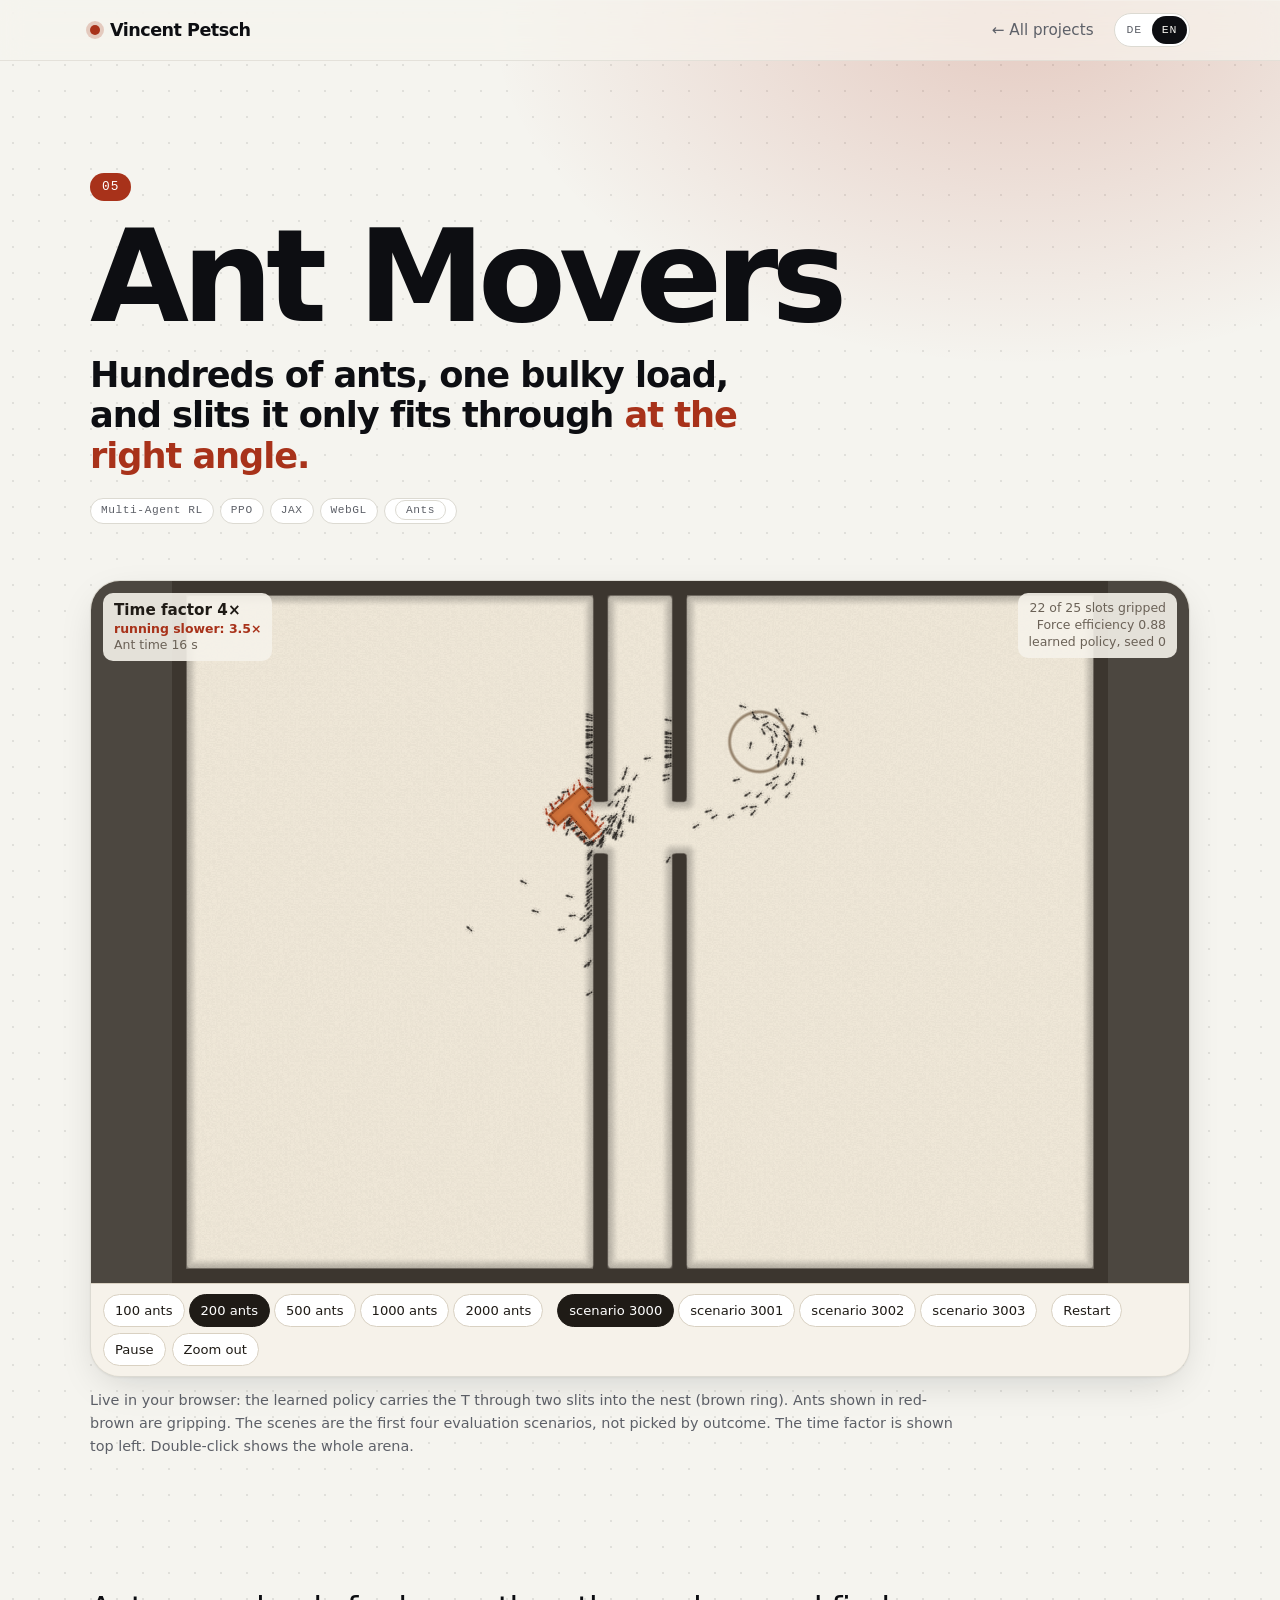
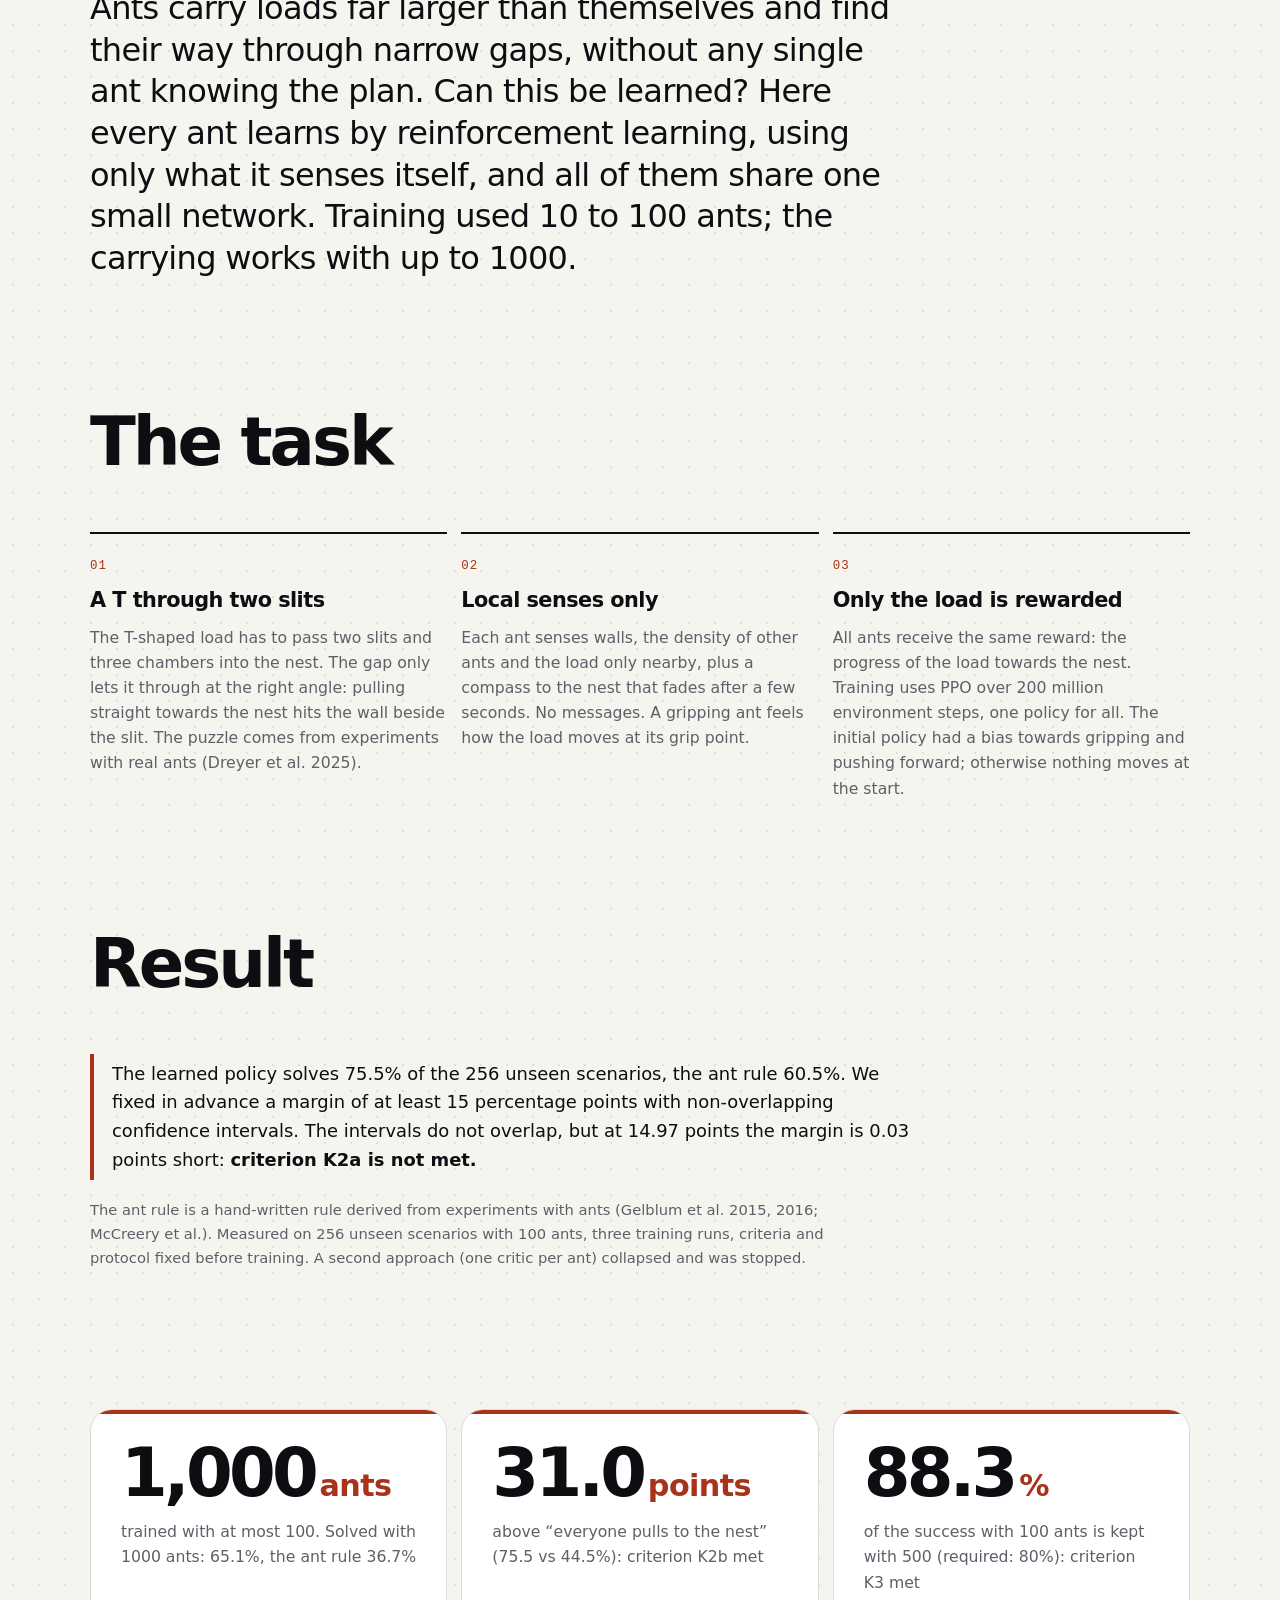
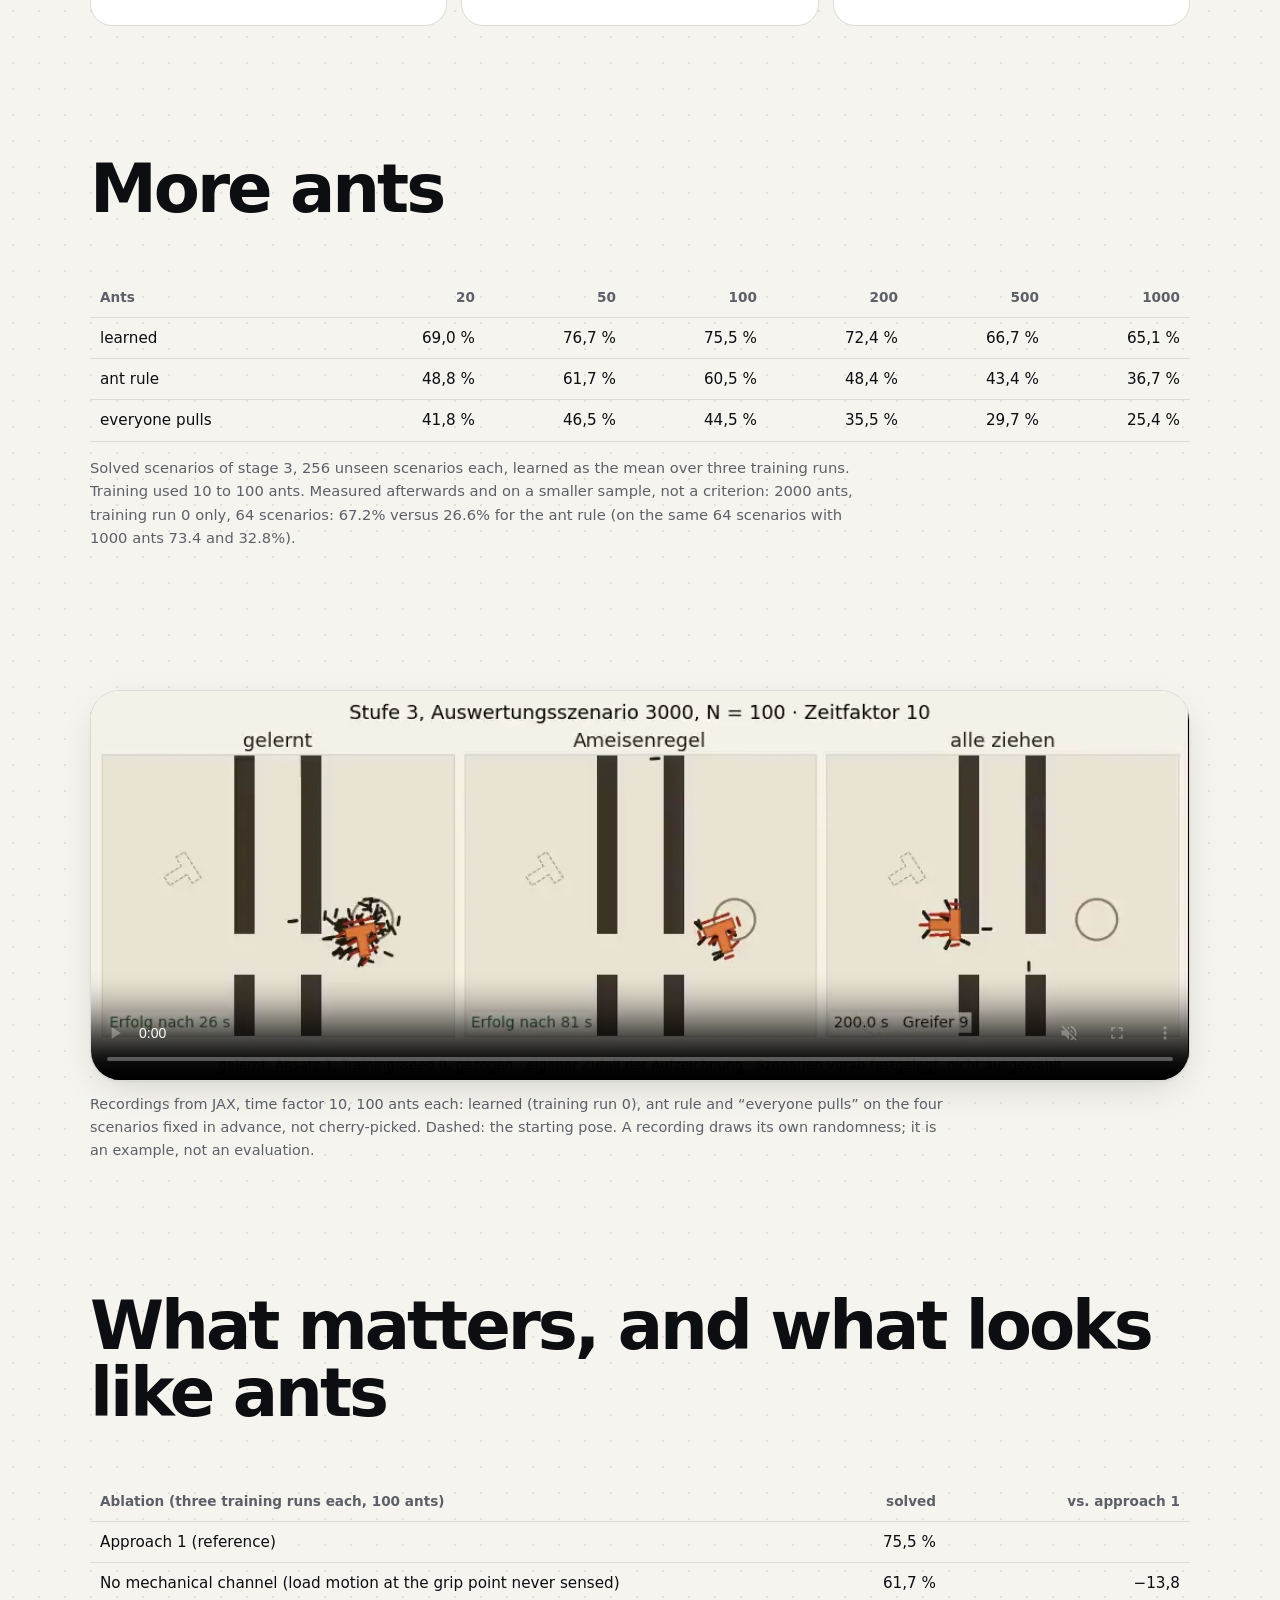
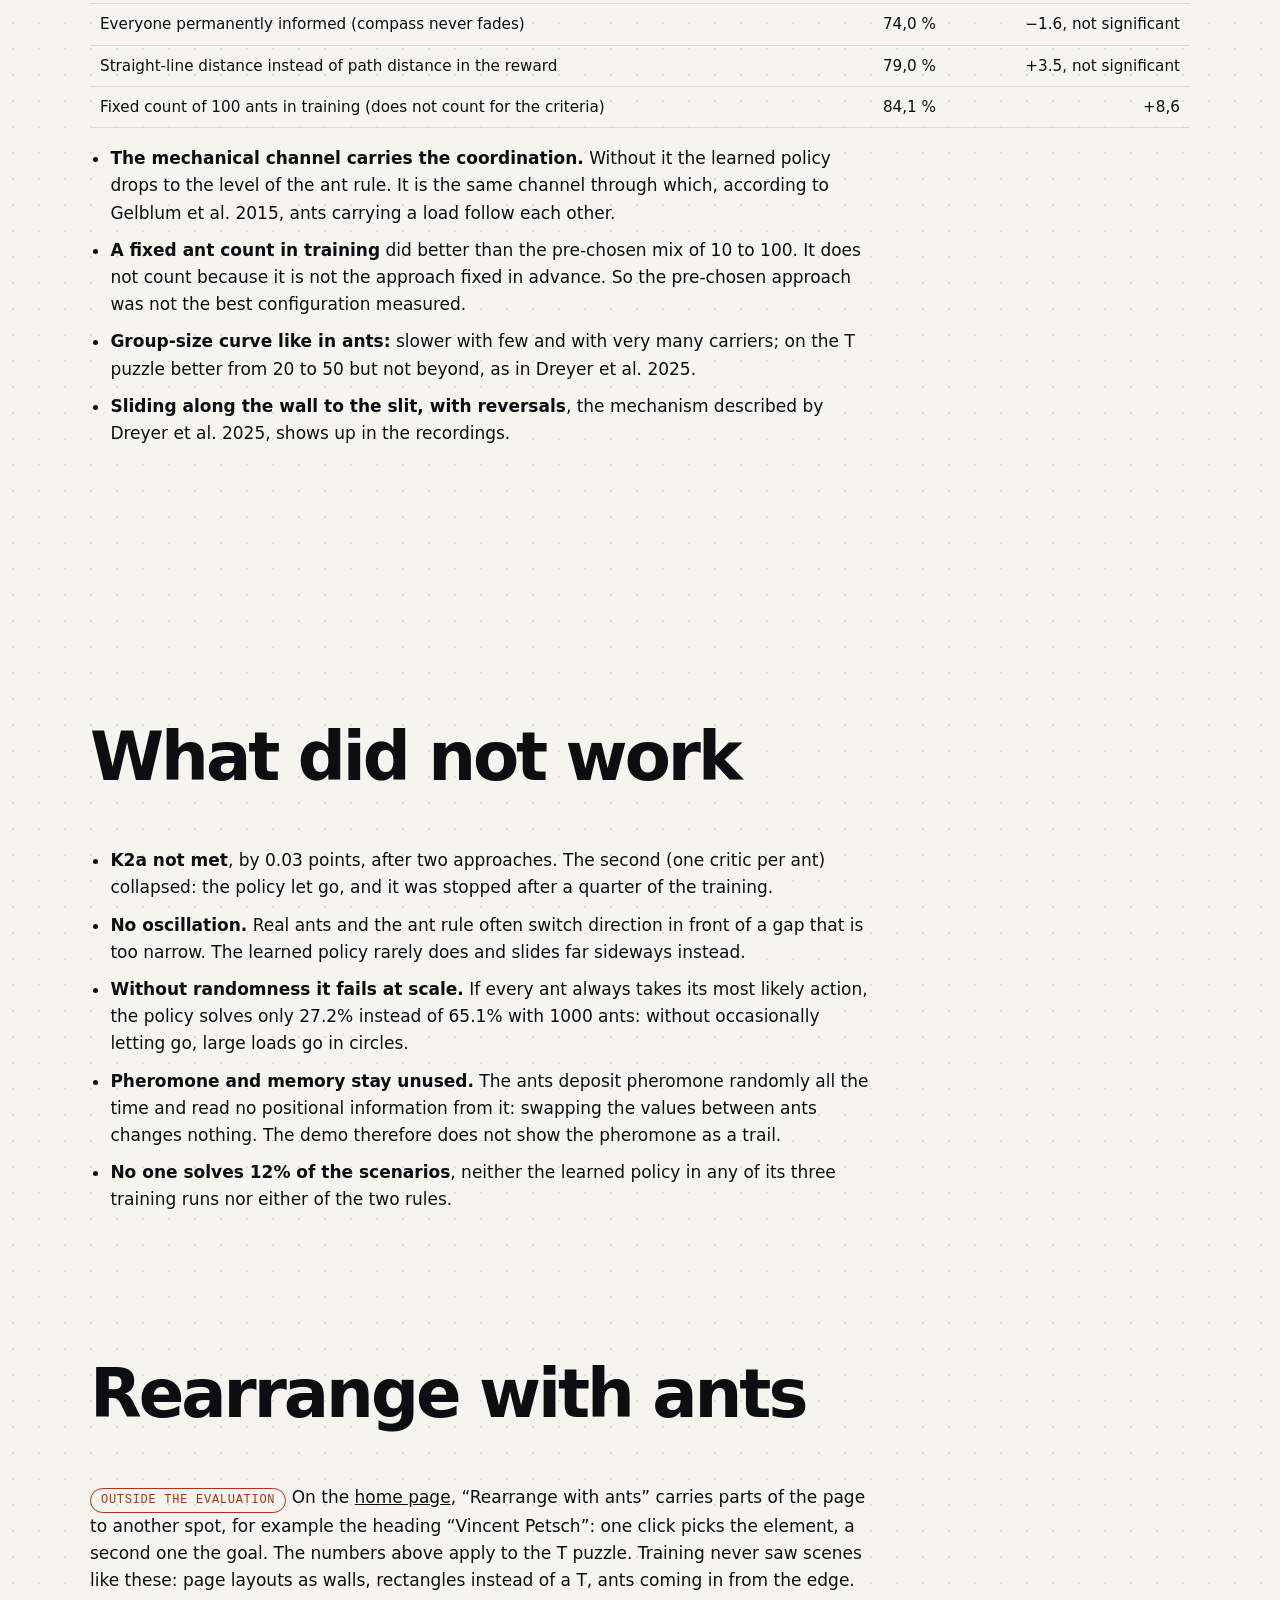
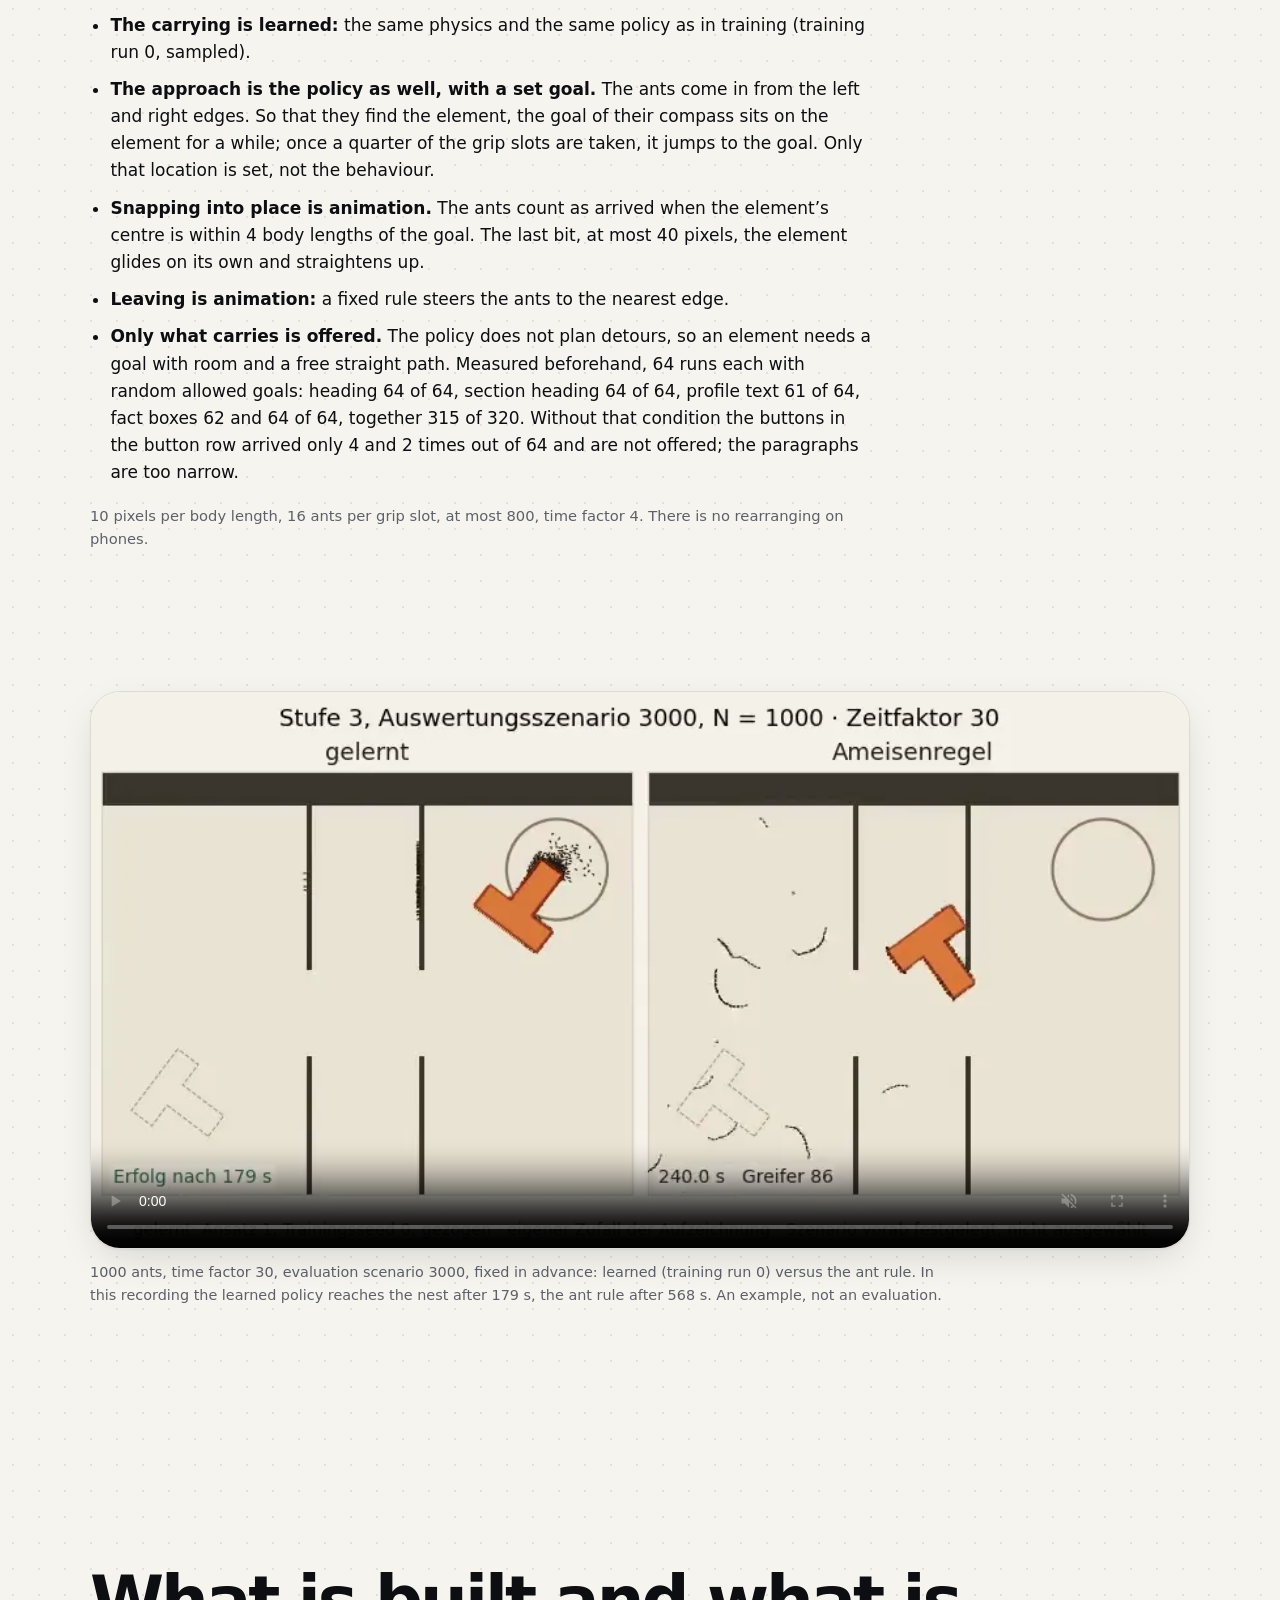
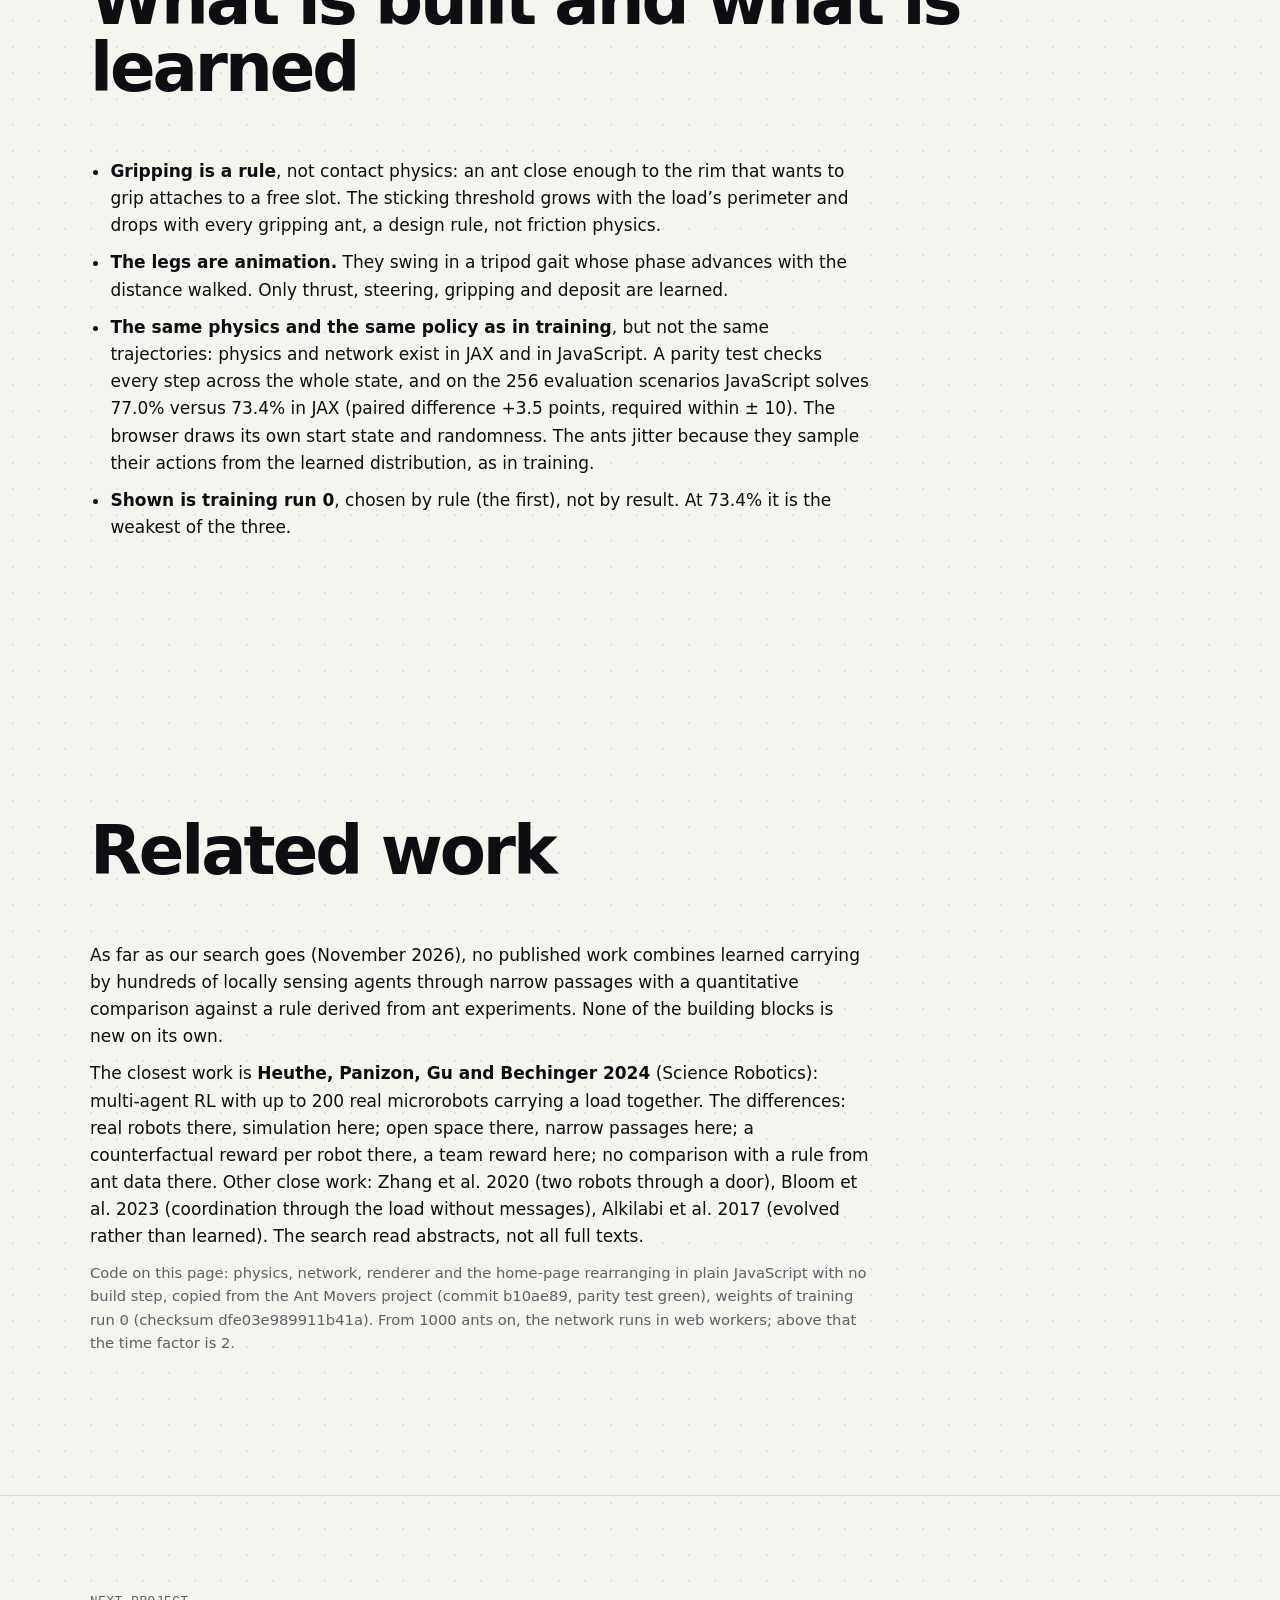
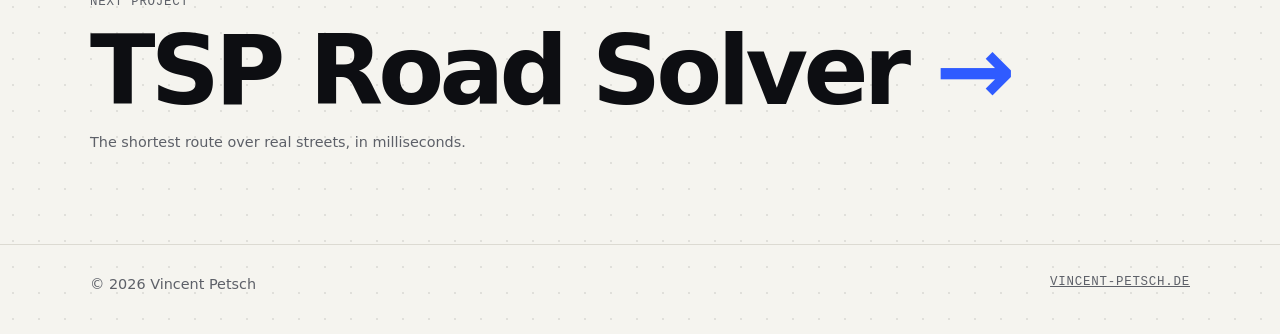
==== commit 42f0daa0: "Ant Movers: Abzug heisst Animation wie im Kasten der Startseite Co-Authored-By: Claude Opus 5.5 <nor" ====
--- a/projekte/ant-movers/index.html
+++ b/projekte/ant-movers/index.html
@@ -230,7 +230,7 @@
           <li><span lang="de"><b>Gelernt ist das Tragen:</b> dieselbe Physik und dieselbe Policy wie im Training (Trainingslauf 0, gezogen).</span><span lang="en"><b>The carrying is learned:</b> the same physics and the same policy as in training (training run 0, sampled).</span></li>
           <li><span lang="de"><b>Der Anmarsch ist ebenfalls die Policy, mit gesetztem Ziel.</b> Die Ameisen kommen vom linken und rechten Rand. Damit sie das Element finden, liegt das Ziel ihres Kompasses vorübergehend auf dem Element; sobald ein Viertel der Griffplätze besetzt ist, springt es auf das Ziel. Gesetzt ist nur dieser Ort, nicht das Verhalten.</span><span lang="en"><b>The approach is the policy as well, with a set goal.</b> The ants come in from the left and right edges. So that they find the element, the goal of their compass sits on the element for a while; once a quarter of the grip slots are taken, it jumps to the goal. Only that location is set, not the behaviour.</span></li>
           <li><span lang="de"><b>Das Einrasten ist Animation.</b> Angekommen sind die Ameisen, wenn die Mitte des Elements 4 Körperlängen vom Ziel entfernt ist. Das letzte Stück, höchstens 40 Pixel, gleitet das Element allein und dreht sich dabei gerade.</span><span lang="en"><b>Snapping into place is animation.</b> The ants count as arrived when the element’s centre is within 4 body lengths of the goal. The last bit, at most 40 pixels, the element glides on its own and straightens up.</span></li>
-          <li><span lang="de"><b>Der Abzug ist geskriptet:</b> Eine feste Regel lenkt die Ameisen zur nächsten Kante.</span><span lang="en"><b>Leaving is scripted:</b> a fixed rule steers the ants to the nearest edge.</span></li>
+          <li><span lang="de"><b>Der Abzug ist Animation:</b> Eine feste Regel lenkt die Ameisen zur nächsten Kante.</span><span lang="en"><b>Leaving is animation:</b> a fixed rule steers the ants to the nearest edge.</span></li>
           <li><span lang="de"><b>Angeboten wird nur, was trägt.</b> Die Policy plant keinen Umweg, ein Element braucht deshalb ein Ziel mit Platz und freier gerader Bahn. Vorab gemessen, je 64 Durchläufe mit zufälligen erlaubten Zielen: Überschrift 64 von 64, Abschnittsüberschrift 64 von 64, Profiltext 61 von 64, Faktenkästen 62 und 64 von 64, zusammen 315 von 320. Die Knöpfe der Knopfzeile kamen ohne diese Bedingung nur 4 und 2 von 64 Mal an und werden nicht angeboten, die Absätze sind zu schmal.</span><span lang="en"><b>Only what carries is offered.</b> The policy does not plan detours, so an element needs a goal with room and a free straight path. Measured beforehand, 64 runs each with random allowed goals: heading 64 of 64, section heading 64 of 64, profile text 61 of 64, fact boxes 62 and 64 of 64, together 315 of 320. Without that condition the buttons in the button row arrived only 4 and 2 times out of 64 and are not offered; the paragraphs are too narrow.</span></li>
         </ul>
         <p class="leise"><span lang="de">10 Pixel je Körperlänge, 16 Ameisen je Griffplatz, höchstens 800, Zeitfaktor 4. Am Handy gibt es den Umbau nicht.</span><span lang="en">10 pixels per body length, 16 ants per grip slot, at most 800, time factor 4. There is no rearranging on phones.</span></p>
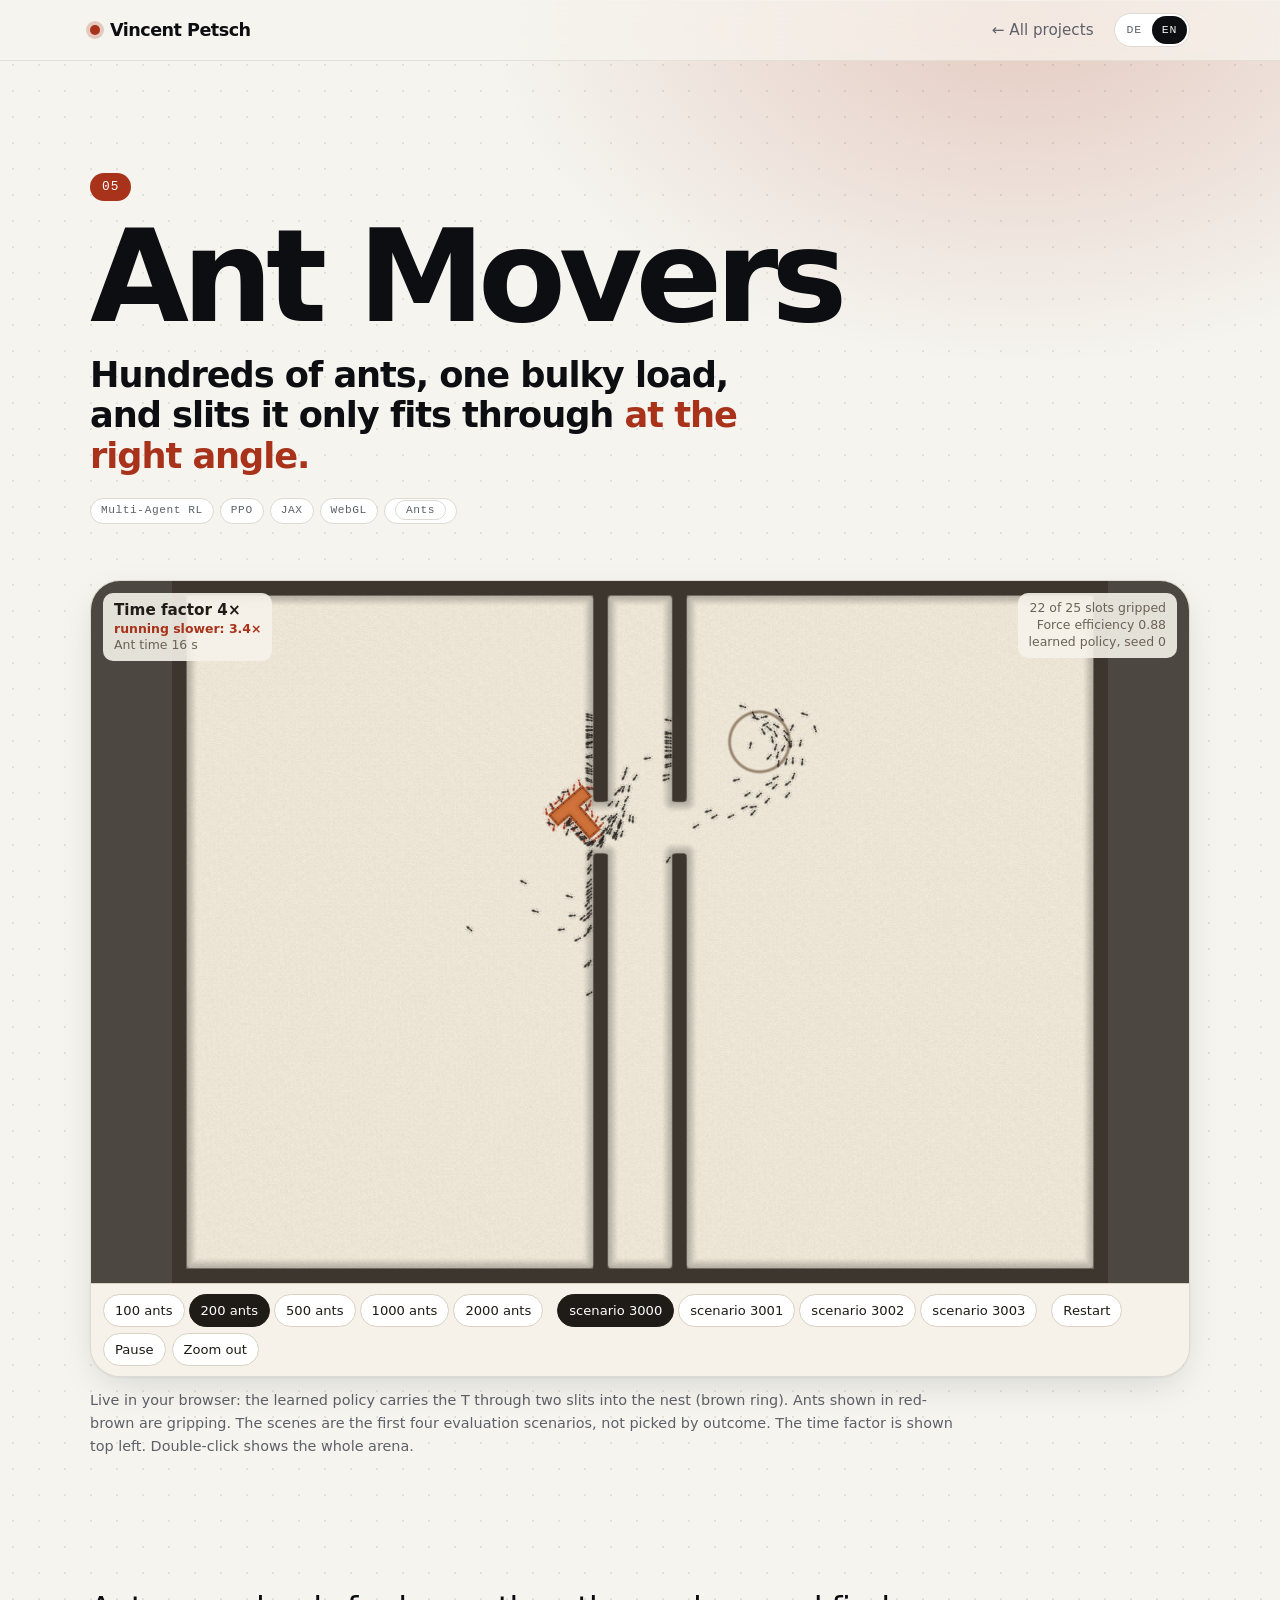
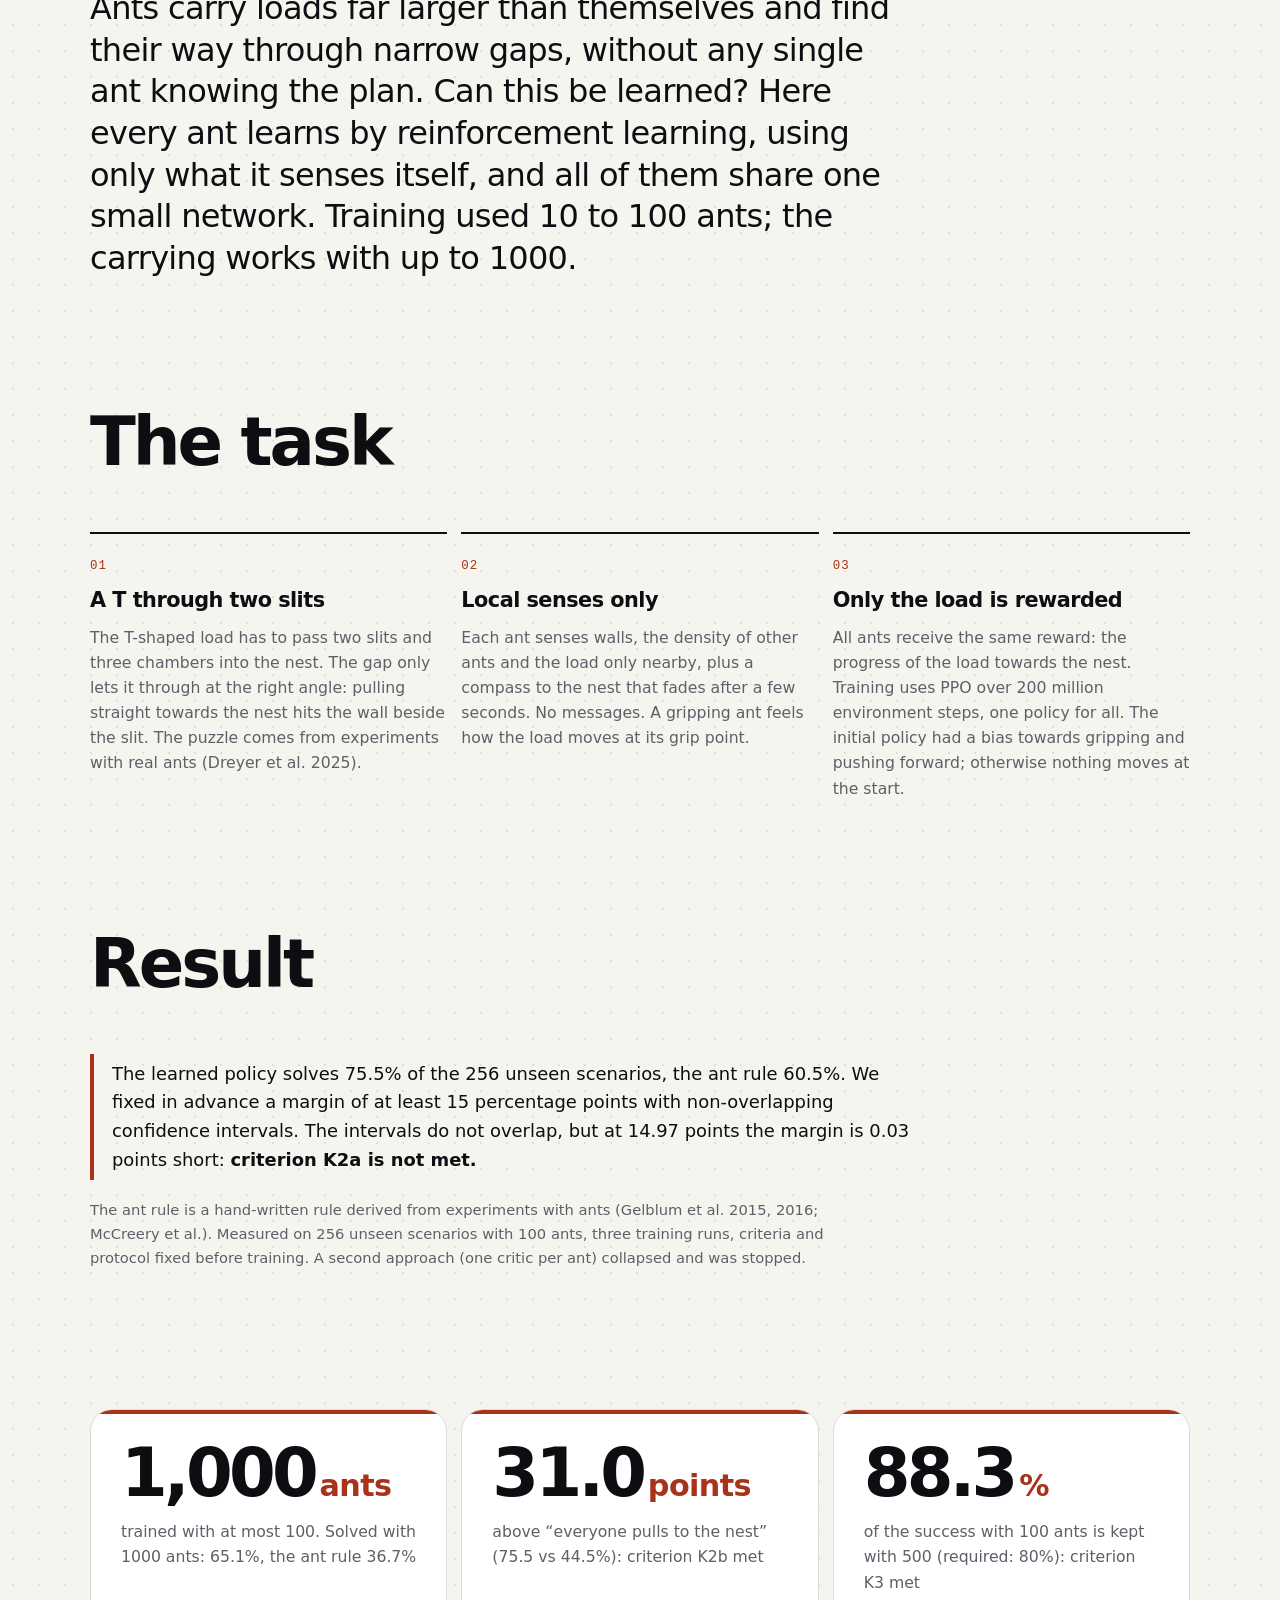
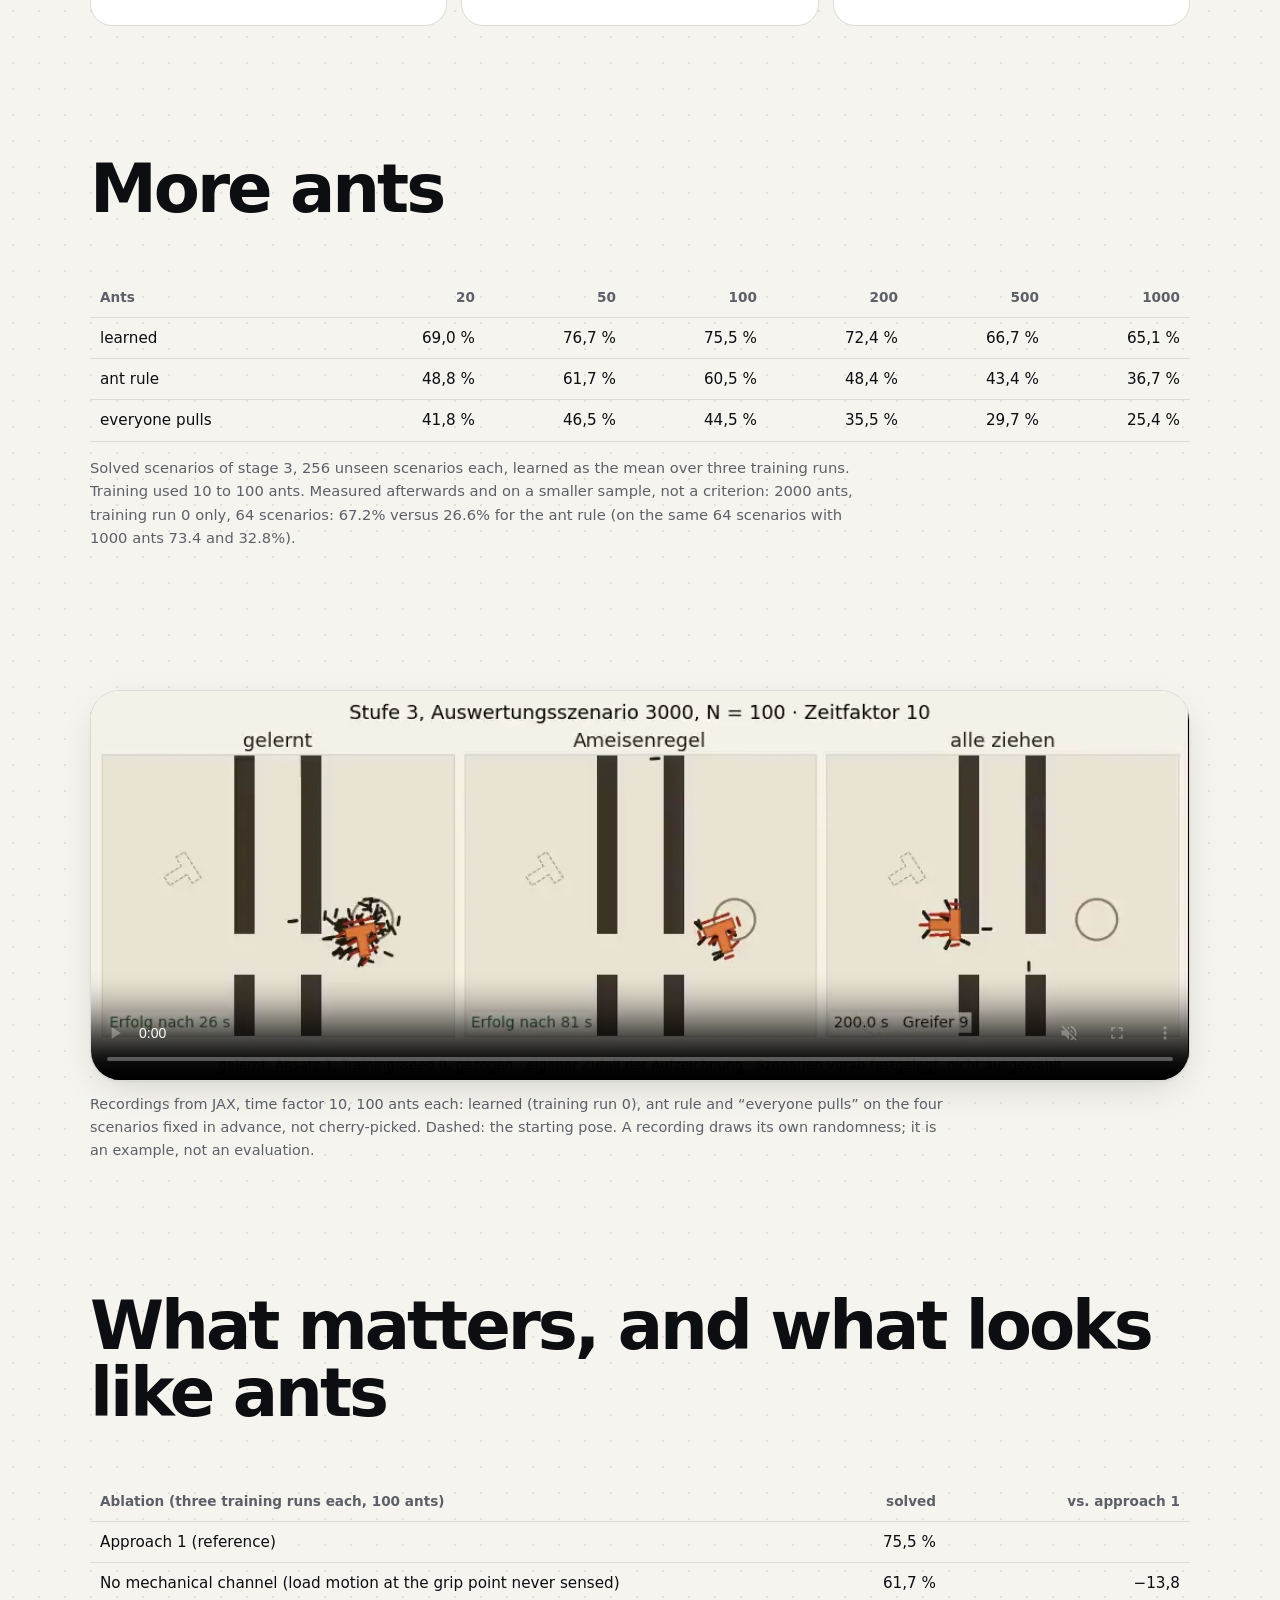
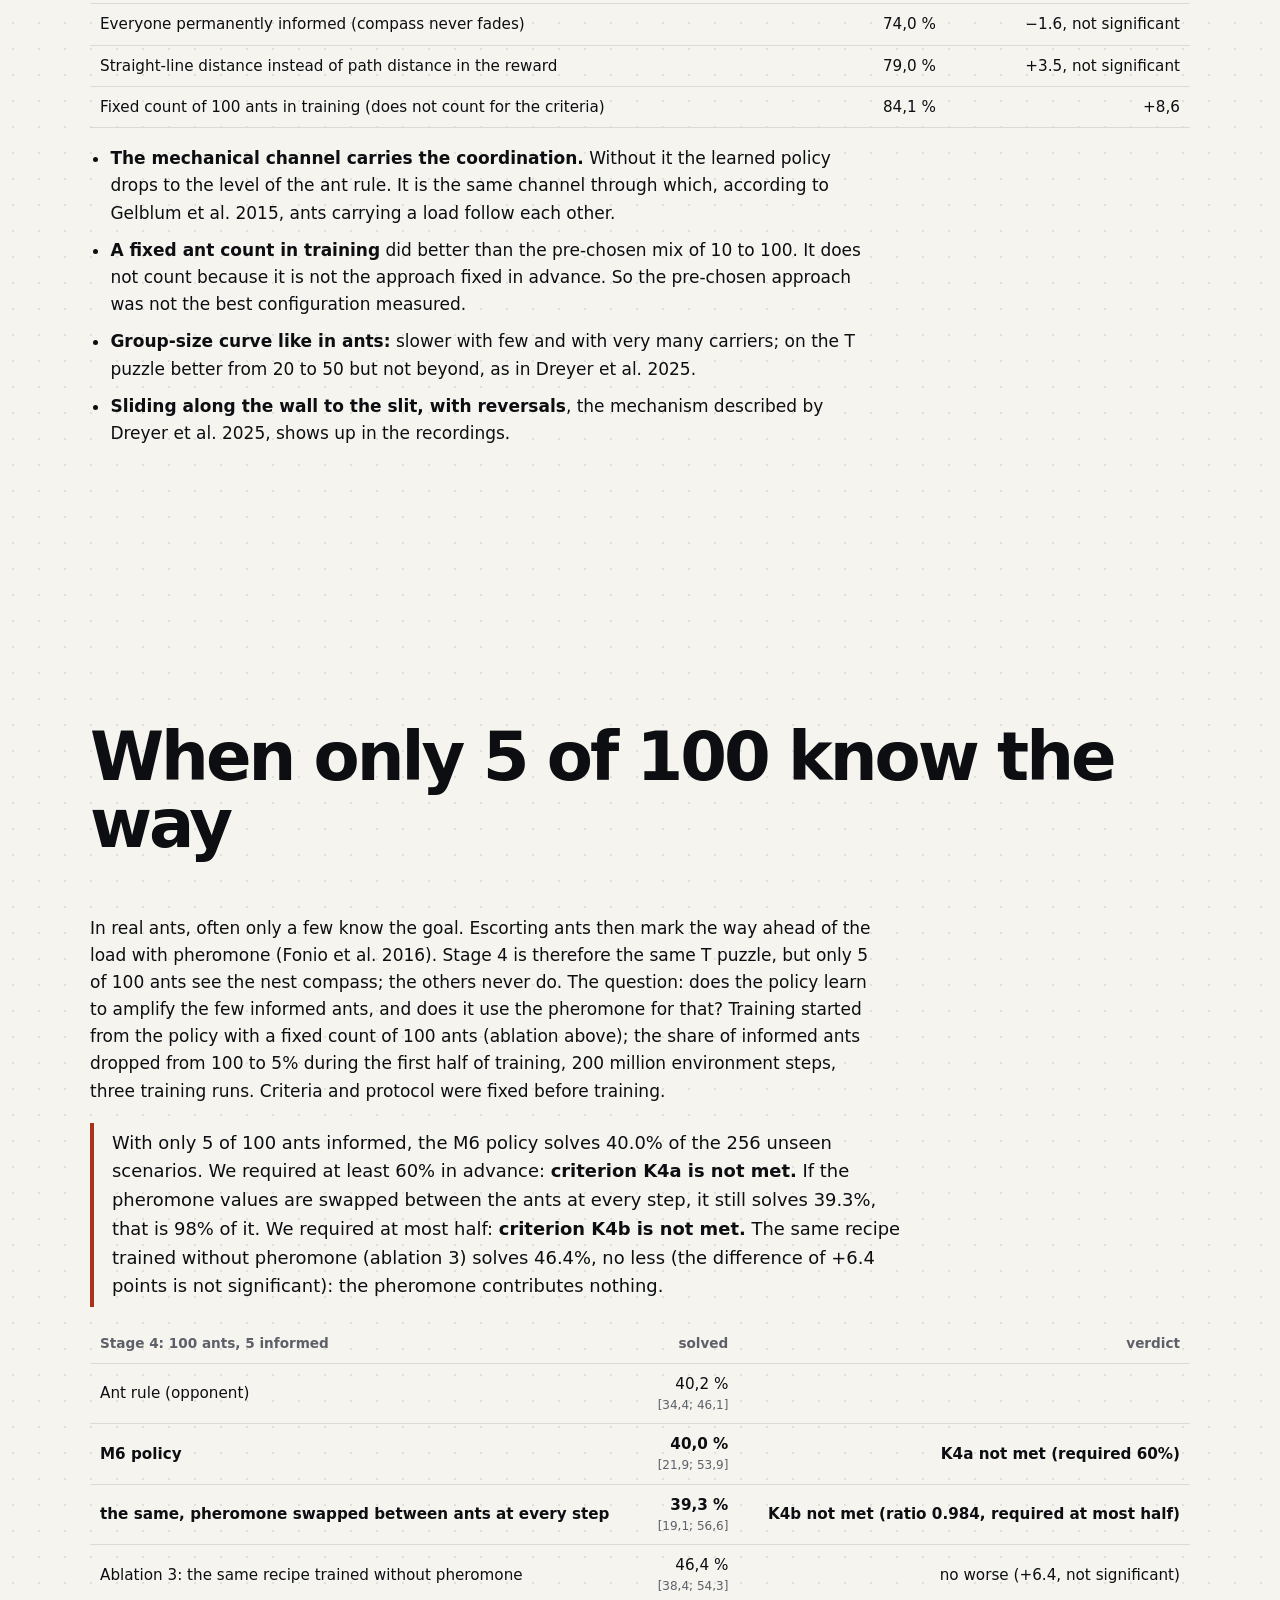
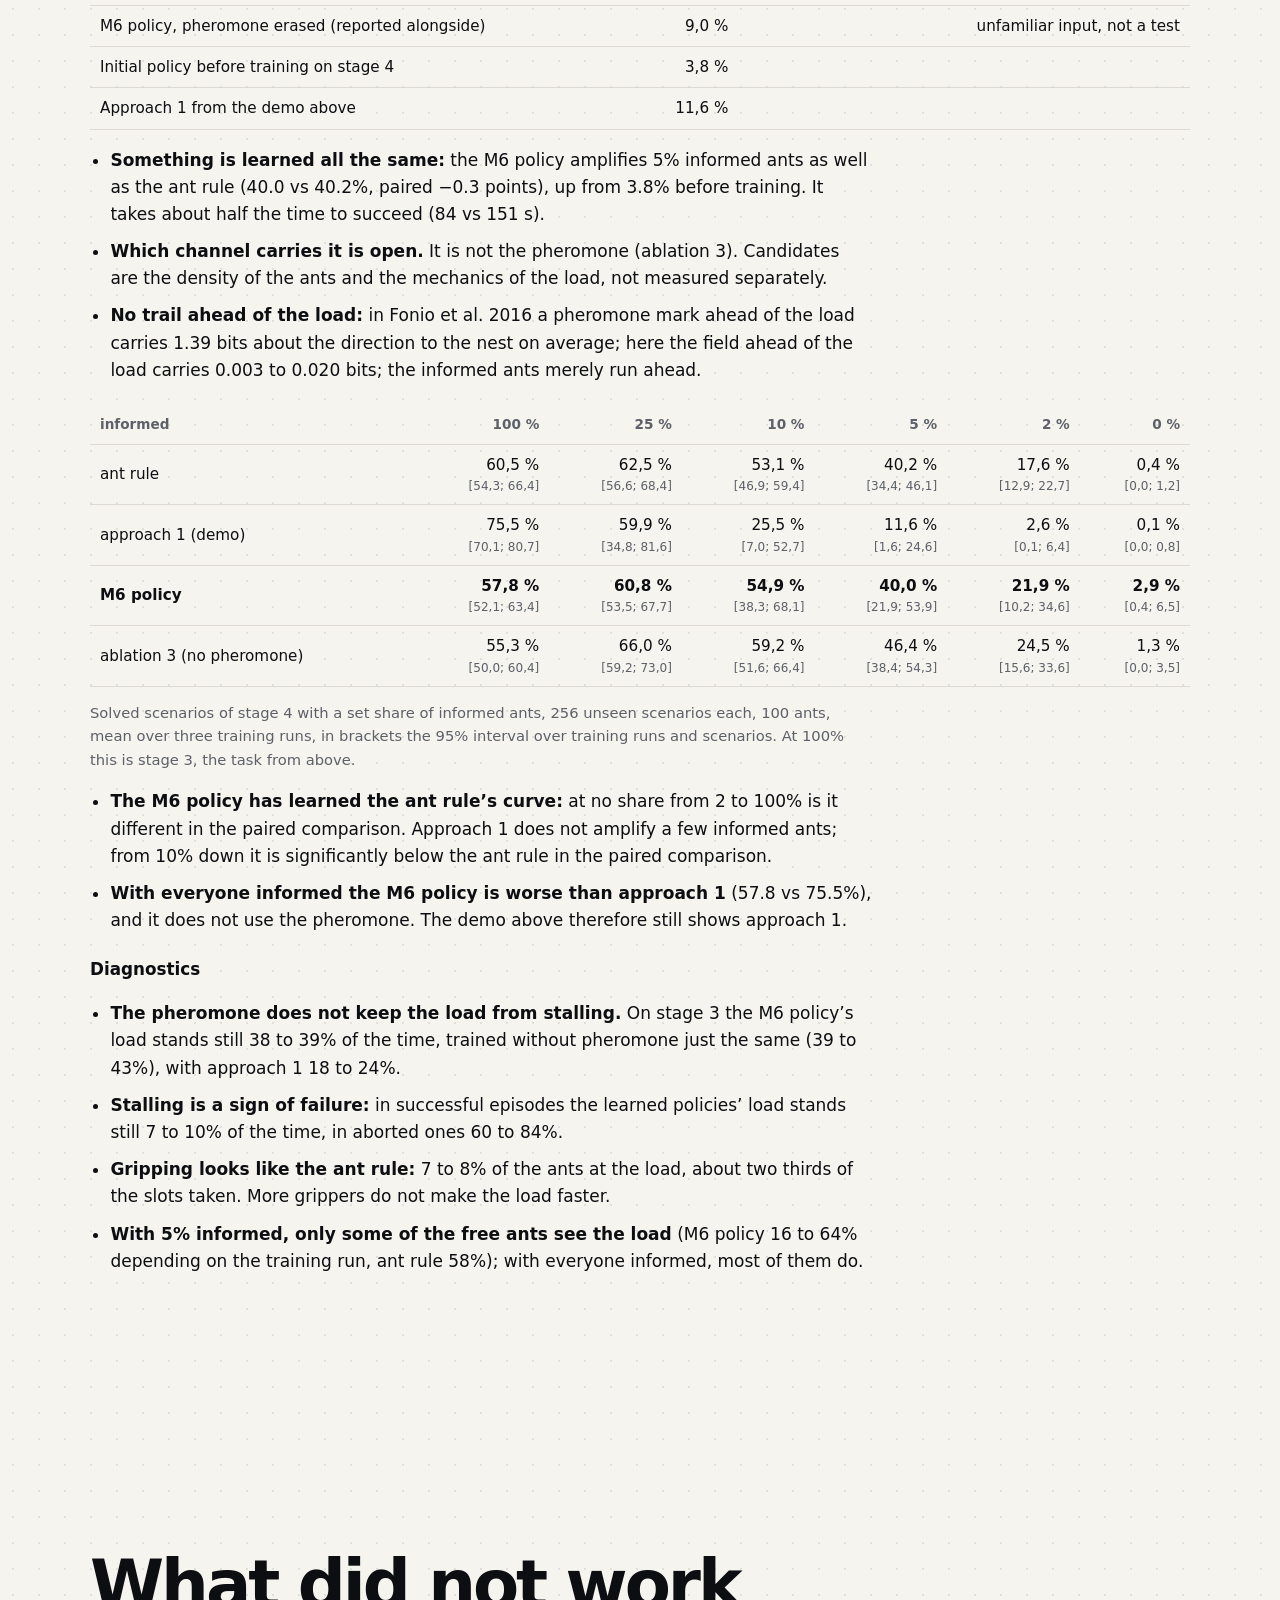
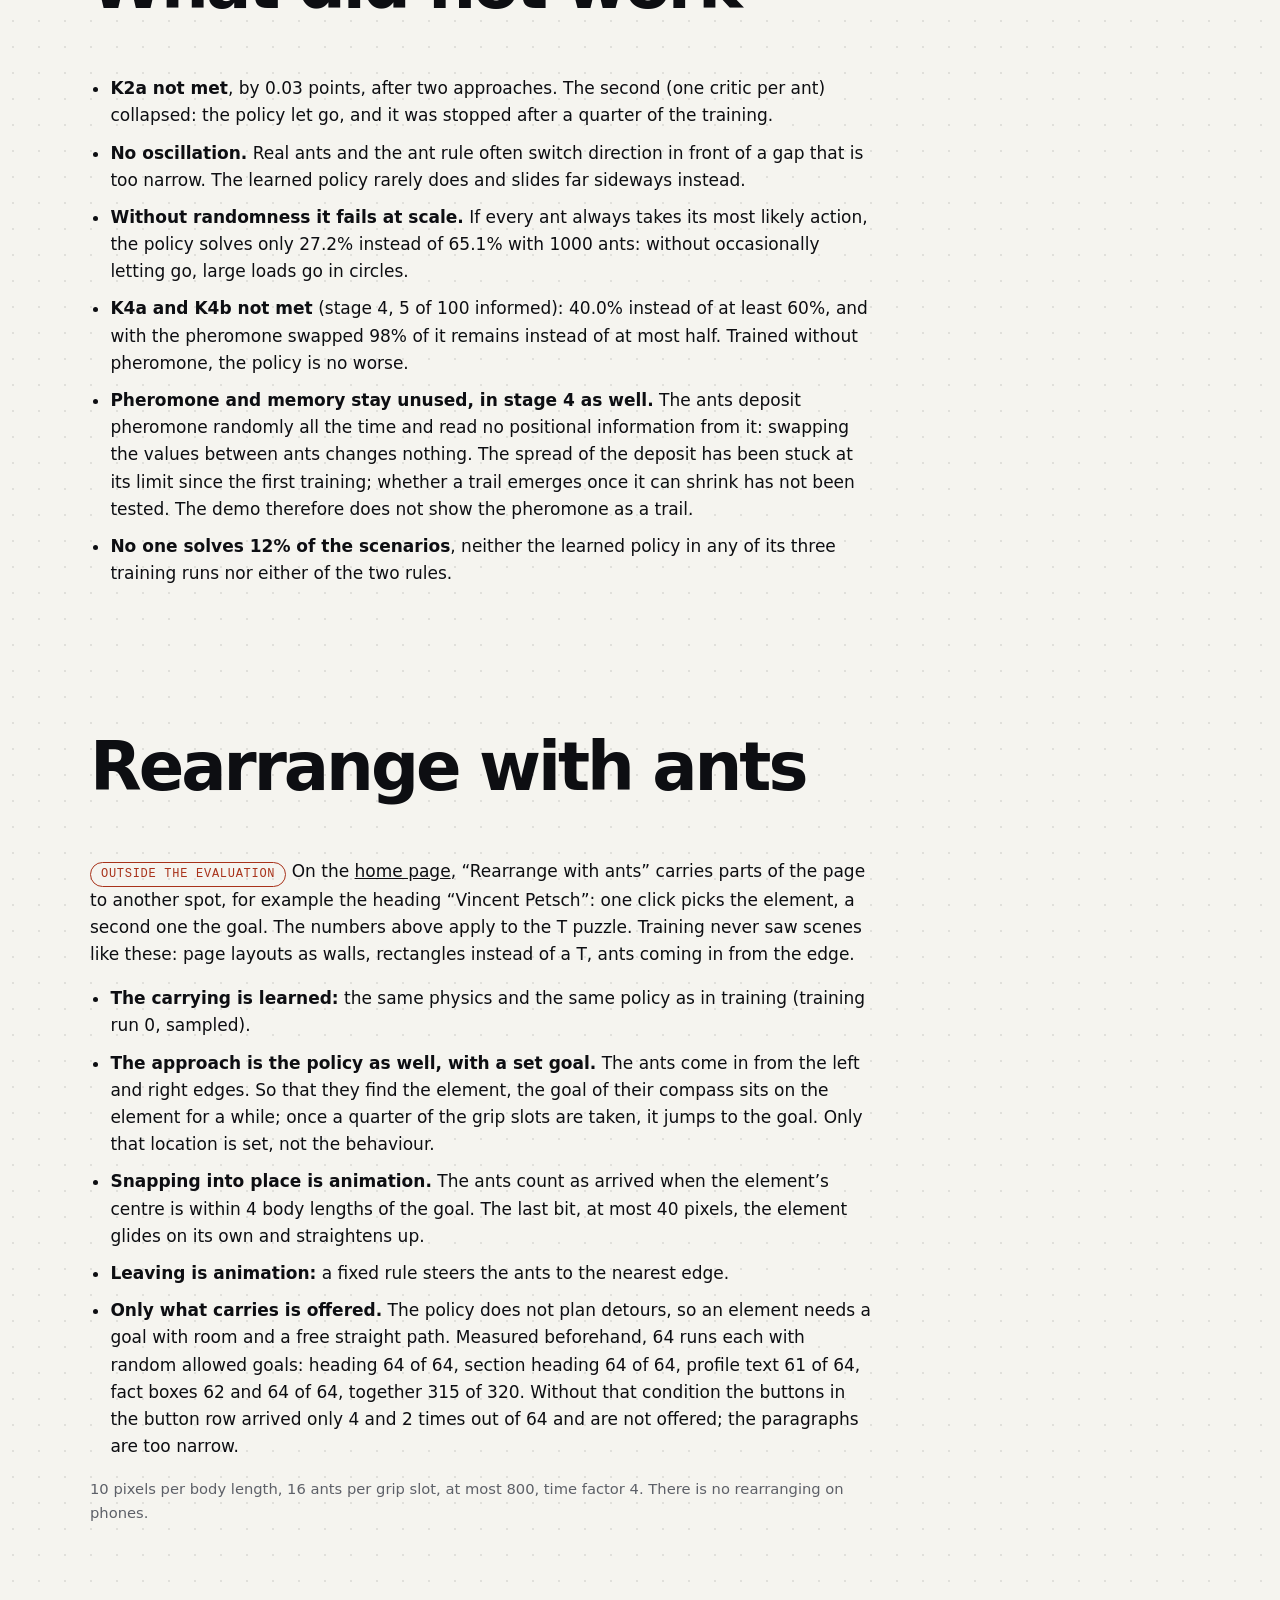
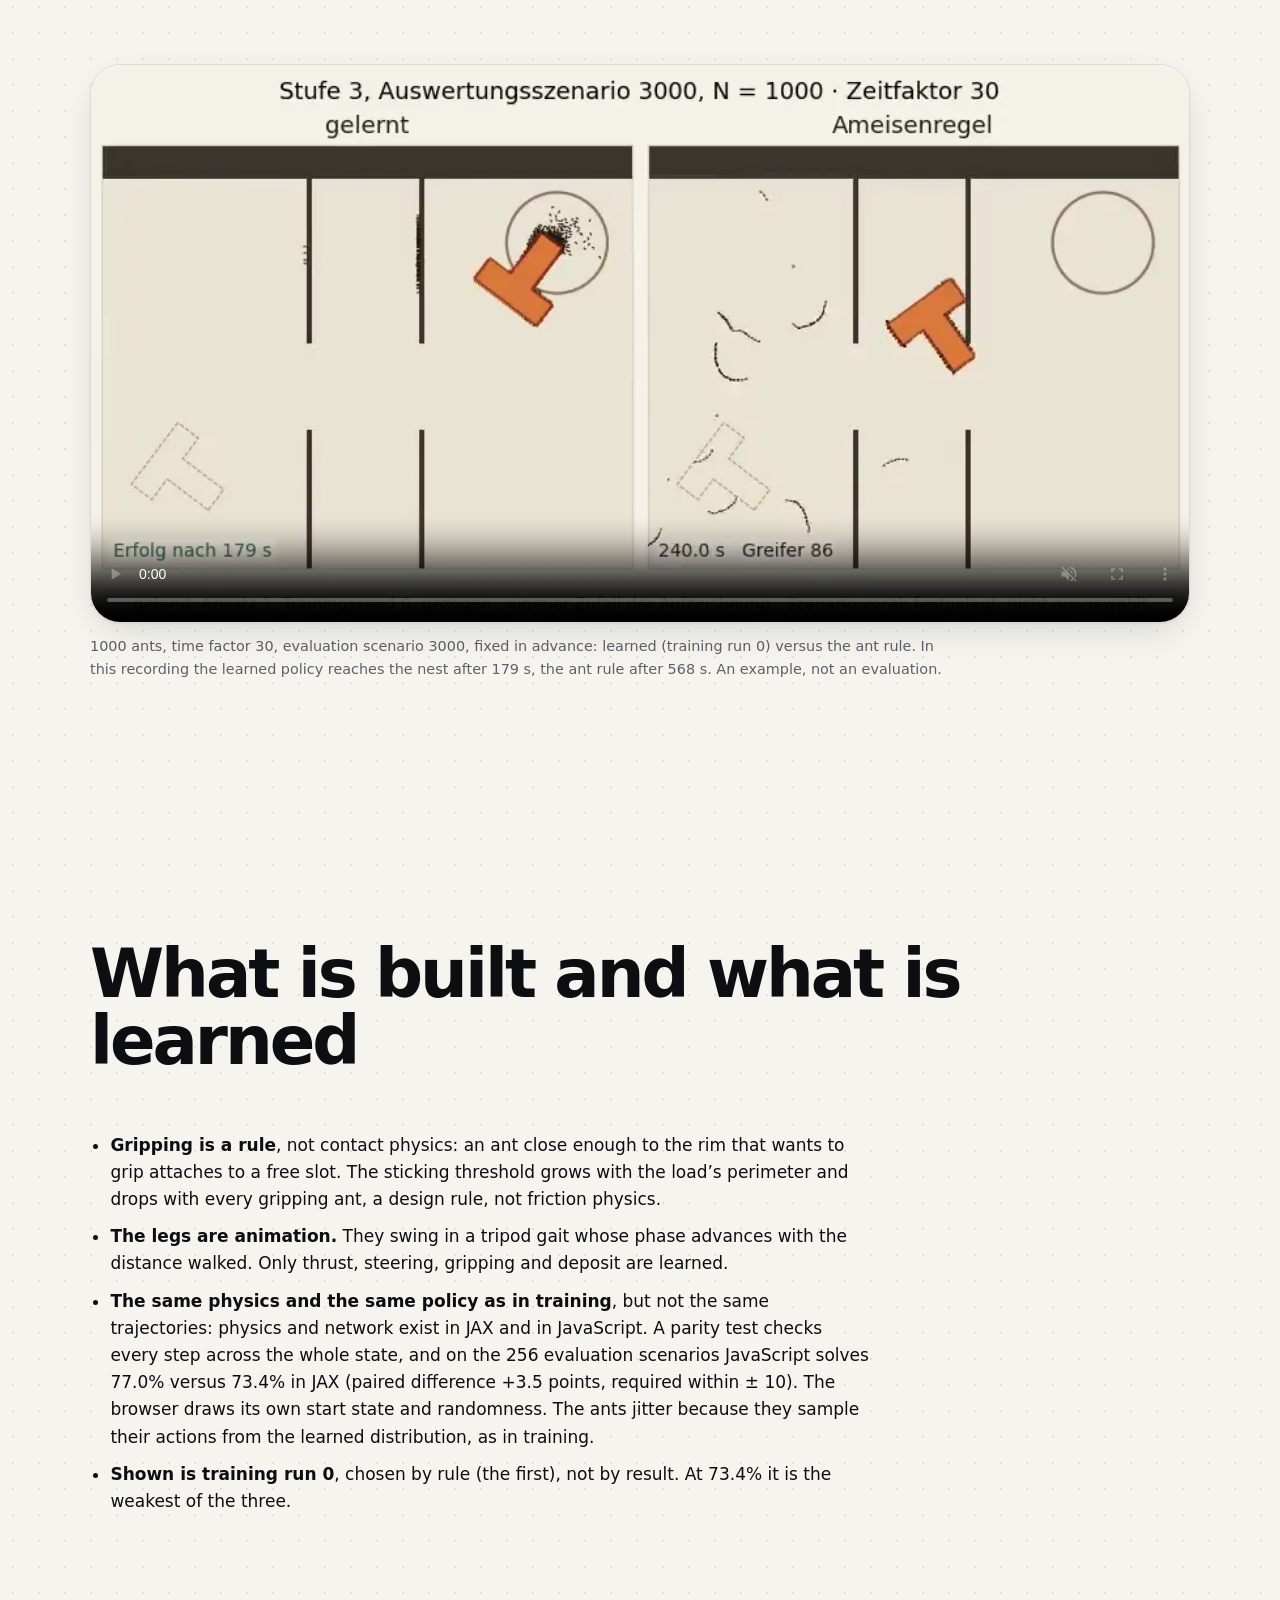
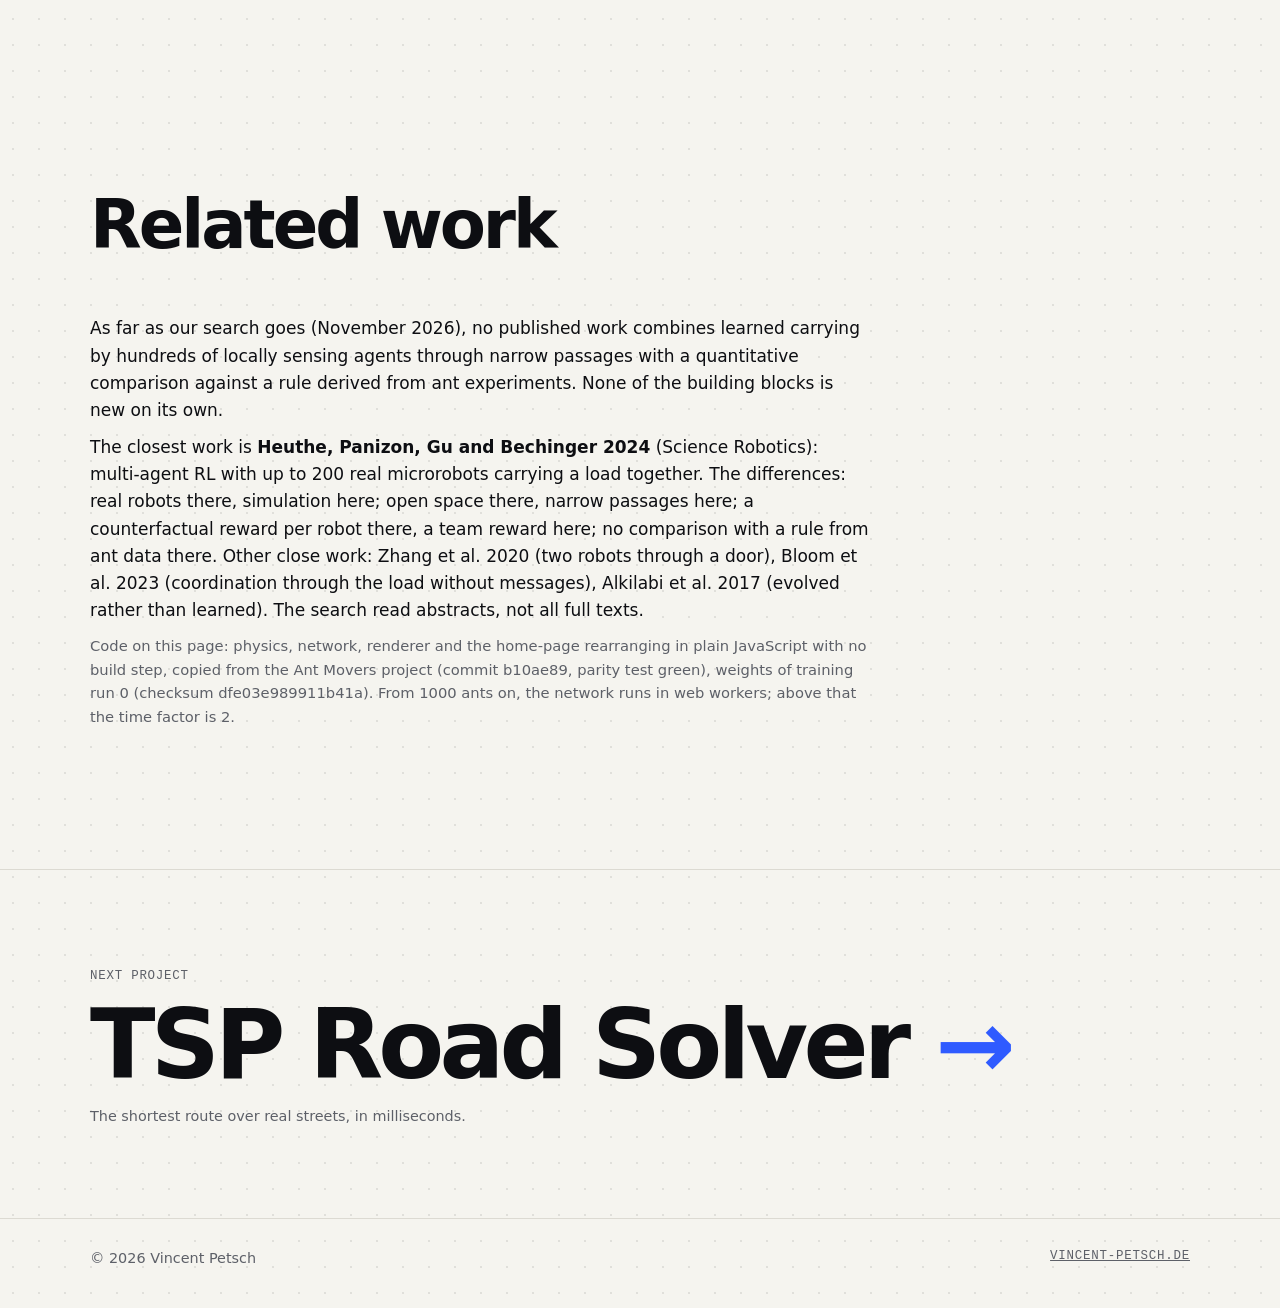
==== commit 234a6b61: "Ant Movers: Abschnitt Stufe 4 (5 von 100 informiert): K4a und K4b verfehlt, Ablation 3, Kurve ueber " ====
--- a/projekte/ant-movers/index.html
+++ b/projekte/ant-movers/index.html
@@ -36,6 +36,9 @@
     .fliess p, .fliess li { margin: 0 0 10px; }
     .fliess ul { padding-left: 1.2em; }
     .fliess .leise, .leise { color: var(--muted); font-size: .92rem; }
+    .tabelle .ki { display: block; color: var(--muted); font-size: .75rem; font-weight: 400; }
+    .tabelle tr.hervor td { font-weight: 600; }
+    .fliess h3 { font-size: 1.05rem; margin: 22px 0 8px; }
     .marke { display: inline-block; font-family: var(--mono); font-size: .75rem; letter-spacing: .06em; text-transform: uppercase;
              color: var(--akzent); border: 1px solid var(--akzent); border-radius: 999px; padding: 2px 10px; }
   </style>
@@ -201,6 +204,70 @@
       </div>
     </section>
 
+    <section class="abschnitt" id="wenige">
+      <div class="wrap">
+        <div class="abschnitt-kopf rein">
+          <h2><span lang="de">Wenn nur 5 von 100 den Weg kennen</span><span lang="en">When only 5 of 100 know the way</span></h2>
+        </div>
+        <div class="fliess rein">
+          <p><span lang="de">Bei echten Ameisen kennen oft nur wenige das Ziel. Begleiterinnen markieren dann den Weg vor der Last mit Pheromon (Fonio et al. 2016). Stufe 4 ist deshalb dasselbe T-Rätsel, aber nur 5 von 100 Ameisen sehen den Nestkompass, die übrigen nie. Die Frage: Lernt die Policy, die wenigen Informierten zu verstärken, und nutzt sie dafür das Pheromon? Trainiert wurde aus der Policy mit fester Zahl von 100 Ameisen (Ablation oben), der Anteil Informierter fiel in der ersten Hälfte des Trainings von 100 auf 5 %, 200 Mio. Umgebungsschritte, drei Trainingsläufe. Kriterien und Protokoll standen vor dem Training fest.</span><span lang="en">In real ants, often only a few know the goal. Escorting ants then mark the way ahead of the load with pheromone (Fonio et al. 2016). Stage 4 is therefore the same T puzzle, but only 5 of 100 ants see the nest compass; the others never do. The question: does the policy learn to amplify the few informed ants, and does it use the pheromone for that? Training started from the policy with a fixed count of 100 ants (ablation above); the share of informed ants dropped from 100 to 5% during the first half of training, 200 million environment steps, three training runs. Criteria and protocol were fixed before training.</span></p>
+        </div>
+        <p class="zitat rein">
+          <span lang="de">Mit nur 5 von 100 informierten Ameisen löst die M6-Policy 40,0 % der 256 ungesehenen Szenarien. Vorab verlangt waren mindestens 60 %: <b>Kriterium K4a ist verfehlt.</b> Vertauscht man die Pheromonwerte in jedem Schritt zwischen den Ameisen, löst sie noch 39,3 %, also 98 % davon. Verlangt war höchstens die Hälfte: <b>Kriterium K4b ist verfehlt.</b> Dasselbe Rezept ohne Pheromon trainiert (Ablation 3) löst 46,4 %, nicht weniger (der Unterschied von +6,4 Punkten ist nicht belegt): Das Pheromon trägt nichts bei.</span>
+          <span lang="en">With only 5 of 100 ants informed, the M6 policy solves 40.0% of the 256 unseen scenarios. We required at least 60% in advance: <b>criterion K4a is not met.</b> If the pheromone values are swapped between the ants at every step, it still solves 39.3%, that is 98% of it. We required at most half: <b>criterion K4b is not met.</b> The same recipe trained without pheromone (ablation 3) solves 46.4%, no less (the difference of +6.4 points is not significant): the pheromone contributes nothing.</span>
+        </p>
+        <div class="tabelle rein">
+          <table>
+            <thead><tr><th><span lang="de">Stufe 4: 100 Ameisen, 5 informiert</span><span lang="en">Stage 4: 100 ants, 5 informed</span></th><th><span lang="de">gelöst</span><span lang="en">solved</span></th><th><span lang="de">Urteil</span><span lang="en">verdict</span></th></tr></thead>
+            <tbody>
+              <tr><td><span lang="de">Ameisenregel (Gegner)</span><span lang="en">Ant rule (opponent)</span></td><td>40,2 %<span class="ki">[34,4; 46,1]</span></td><td></td></tr>
+              <tr class="hervor"><td><span lang="de">M6-Policy</span><span lang="en">M6 policy</span></td><td>40,0 %<span class="ki">[21,9; 53,9]</span></td><td><span lang="de">K4a verfehlt (verlangt 60 %)</span><span lang="en">K4a not met (required 60%)</span></td></tr>
+              <tr class="hervor"><td><span lang="de">dieselbe, Pheromon je Schritt zwischen den Ameisen vertauscht</span><span lang="en">the same, pheromone swapped between ants at every step</span></td><td>39,3 %<span class="ki">[19,1; 56,6]</span></td><td><span lang="de">K4b verfehlt (Verhältnis 0,984, verlangt höchstens die Hälfte)</span><span lang="en">K4b not met (ratio 0.984, required at most half)</span></td></tr>
+              <tr><td><span lang="de">Ablation 3: dasselbe Rezept ohne Pheromon trainiert</span><span lang="en">Ablation 3: the same recipe trained without pheromone</span></td><td>46,4 %<span class="ki">[38,4; 54,3]</span></td><td><span lang="de">nicht schlechter (+6,4, nicht belegt)</span><span lang="en">no worse (+6.4, not significant)</span></td></tr>
+              <tr><td><span lang="de">M6-Policy, Pheromon gelöscht (mitberichtet)</span><span lang="en">M6 policy, pheromone erased (reported alongside)</span></td><td>9,0 %</td><td><span lang="de">fremde Eingabe, kein Test</span><span lang="en">unfamiliar input, not a test</span></td></tr>
+              <tr><td><span lang="de">Startpolicy vor dem Training auf Stufe 4</span><span lang="en">Initial policy before training on stage 4</span></td><td>3,8 %</td><td></td></tr>
+              <tr><td><span lang="de">Ansatz 1 aus der Demo oben</span><span lang="en">Approach 1 from the demo above</span></td><td>11,6 %</td><td></td></tr>
+            </tbody>
+          </table>
+        </div>
+        <div class="fliess rein" style="margin-top:16px">
+          <ul>
+            <li><span lang="de"><b>Gelernt ist trotzdem etwas:</b> Die M6-Policy verstärkt 5 % Informierte so gut wie die Ameisenregel (40,0 gegen 40,2 %, gepaart −0,3 Punkte), von 3,8 % vor dem Training. Bis zum Erfolg braucht sie dabei rund die halbe Zeit (84 gegen 151 s).</span><span lang="en"><b>Something is learned all the same:</b> the M6 policy amplifies 5% informed ants as well as the ant rule (40.0 vs 40.2%, paired −0.3 points), up from 3.8% before training. It takes about half the time to succeed (84 vs 151 s).</span></li>
+            <li><span lang="de"><b>Über welchen Kanal, ist offen.</b> Das Pheromon ist es nicht (Ablation 3). In Frage kommen die Dichte der Ameisen und die Mechanik der Last, nicht getrennt gemessen.</span><span lang="en"><b>Which channel carries it is open.</b> It is not the pheromone (ablation 3). Candidates are the density of the ants and the mechanics of the load, not measured separately.</span></li>
+            <li><span lang="de"><b>Keine Spur vor der Last:</b> Bei Fonio et al. 2016 trägt eine Pheromonmarke vor der Last im Mittel 1,39 Bit über die Richtung zum Nest, hier das Feld vor der Last 0,003 bis 0,020 Bit; die Informierten laufen nur voraus.</span><span lang="en"><b>No trail ahead of the load:</b> in Fonio et al. 2016 a pheromone mark ahead of the load carries 1.39 bits about the direction to the nest on average; here the field ahead of the load carries 0.003 to 0.020 bits; the informed ants merely run ahead.</span></li>
+          </ul>
+        </div>
+
+        <div class="tabelle rein" style="margin-top:22px">
+          <table>
+            <thead><tr>
+              <th><span lang="de">informiert</span><span lang="en">informed</span></th><th>100 %</th><th>25 %</th><th>10 %</th><th>5 %</th><th>2 %</th><th>0 %</th>
+            </tr></thead>
+            <tbody>
+              <tr><td><span lang="de">Ameisenregel</span><span lang="en">ant rule</span></td><td>60,5 %<span class="ki">[54,3; 66,4]</span></td><td>62,5 %<span class="ki">[56,6; 68,4]</span></td><td>53,1 %<span class="ki">[46,9; 59,4]</span></td><td>40,2 %<span class="ki">[34,4; 46,1]</span></td><td>17,6 %<span class="ki">[12,9; 22,7]</span></td><td>0,4 %<span class="ki">[0,0; 1,2]</span></td></tr>
+              <tr><td><span lang="de">Ansatz 1 (Demo)</span><span lang="en">approach 1 (demo)</span></td><td>75,5 %<span class="ki">[70,1; 80,7]</span></td><td>59,9 %<span class="ki">[34,8; 81,6]</span></td><td>25,5 %<span class="ki">[7,0; 52,7]</span></td><td>11,6 %<span class="ki">[1,6; 24,6]</span></td><td>2,6 %<span class="ki">[0,1; 6,4]</span></td><td>0,1 %<span class="ki">[0,0; 0,8]</span></td></tr>
+              <tr class="hervor"><td><span lang="de">M6-Policy</span><span lang="en">M6 policy</span></td><td>57,8 %<span class="ki">[52,1; 63,4]</span></td><td>60,8 %<span class="ki">[53,5; 67,7]</span></td><td>54,9 %<span class="ki">[38,3; 68,1]</span></td><td>40,0 %<span class="ki">[21,9; 53,9]</span></td><td>21,9 %<span class="ki">[10,2; 34,6]</span></td><td>2,9 %<span class="ki">[0,4; 6,5]</span></td></tr>
+              <tr><td><span lang="de">Ablation 3 (ohne Pheromon)</span><span lang="en">ablation 3 (no pheromone)</span></td><td>55,3 %<span class="ki">[50,0; 60,4]</span></td><td>66,0 %<span class="ki">[59,2; 73,0]</span></td><td>59,2 %<span class="ki">[51,6; 66,4]</span></td><td>46,4 %<span class="ki">[38,4; 54,3]</span></td><td>24,5 %<span class="ki">[15,6; 33,6]</span></td><td>1,3 %<span class="ki">[0,0; 3,5]</span></td></tr>
+            </tbody>
+          </table>
+        </div>
+        <div class="fliess rein" style="margin-top:14px">
+          <p class="leise"><span lang="de">Gelöste Szenarien der Stufe 4 mit gesetztem Anteil informierter Ameisen, je 256 ungesehene Szenarien, 100 Ameisen, Mittel über drei Trainingsläufe, in Klammern das 95-%-Intervall über Trainingsläufe und Szenarien. Bei 100 % ist es Stufe 3, die Aufgabe von oben.</span><span lang="en">Solved scenarios of stage 4 with a set share of informed ants, 256 unseen scenarios each, 100 ants, mean over three training runs, in brackets the 95% interval over training runs and scenarios. At 100% this is stage 3, the task from above.</span></p>
+          <ul>
+            <li><span lang="de"><b>Die M6-Policy hat die Kurve der Ameisenregel gelernt:</b> bei keinem Anteil von 2 bis 100 % gepaart verschieden. Ansatz 1 verstärkt wenige Informierte nicht, ab 10 % liegt er gepaart signifikant unter der Ameisenregel.</span><span lang="en"><b>The M6 policy has learned the ant rule’s curve:</b> at no share from 2 to 100% is it different in the paired comparison. Approach 1 does not amplify a few informed ants; from 10% down it is significantly below the ant rule in the paired comparison.</span></li>
+            <li><span lang="de"><b>Mit allen informiert ist die M6-Policy schlechter als Ansatz 1</b> (57,8 gegen 75,5 %), und das Pheromon nutzt sie nicht. Die Demo oben zeigt deshalb weiter Ansatz 1.</span><span lang="en"><b>With everyone informed the M6 policy is worse than approach 1</b> (57.8 vs 75.5%), and it does not use the pheromone. The demo above therefore still shows approach 1.</span></li>
+          </ul>
+          <h3><span lang="de">Diagnosen</span><span lang="en">Diagnostics</span></h3>
+          <ul>
+            <li><span lang="de"><b>Das Pheromon verhindert das Stehen der Last nicht.</b> Auf Stufe 3 steht die Last der M6-Policy 38 bis 39 % der Zeit, ohne Pheromon trainiert ebenso (39 bis 43 %), bei Ansatz 1 18 bis 24 %.</span><span lang="en"><b>The pheromone does not keep the load from stalling.</b> On stage 3 the M6 policy’s load stands still 38 to 39% of the time, trained without pheromone just the same (39 to 43%), with approach 1 18 to 24%.</span></li>
+            <li><span lang="de"><b>Stehen ist ein Zeichen des Scheiterns:</b> In erfolgreichen Episoden steht die Last der gelernten Policies 7 bis 10 % der Zeit, in abgebrochenen 60 bis 84 %.</span><span lang="en"><b>Stalling is a sign of failure:</b> in successful episodes the learned policies’ load stands still 7 to 10% of the time, in aborted ones 60 to 84%.</span></li>
+            <li><span lang="de"><b>Gegriffen wird wie bei der Ameisenregel:</b> 7 bis 8 % der Ameisen an der Last, rund zwei Drittel der Plätze belegt. Mehr Greifer machen die Last nicht schneller.</span><span lang="en"><b>Gripping looks like the ant rule:</b> 7 to 8% of the ants at the load, about two thirds of the slots taken. More grippers do not make the load faster.</span></li>
+            <li><span lang="de"><b>Bei 5 % Informierten sieht nur ein Teil der freien Ameisen die Last</b> (M6-Policy 16 bis 64 % je nach Trainingslauf, Ameisenregel 58 %), bei allen informiert die Mehrheit.</span><span lang="en"><b>With 5% informed, only some of the free ants see the load</b> (M6 policy 16 to 64% depending on the training run, ant rule 58%); with everyone informed, most of them do.</span></li>
+          </ul>
+        </div>
+      </div>
+    </section>
+
     <section class="abschnitt">
       <div class="wrap">
         <div class="abschnitt-kopf rein">
@@ -211,7 +278,8 @@
             <li><span lang="de"><b>K2a verfehlt</b>, um 0,03 Punkte, nach zwei Ansätzen. Der zweite (ein Critic je Ameise) brach ein: Die Policy ließ los, nach einem Viertel des Trainings abgebrochen.</span><span lang="en"><b>K2a not met</b>, by 0.03 points, after two approaches. The second (one critic per ant) collapsed: the policy let go, and it was stopped after a quarter of the training.</span></li>
             <li><span lang="de"><b>Kein Pendeln.</b> Echte Ameisen und die Ameisenregel wechseln vor einer zu schmalen Lücke oft die Richtung. Die gelernte Policy tut das selten und gleitet stattdessen weit quer.</span><span lang="en"><b>No oscillation.</b> Real ants and the ant rule often switch direction in front of a gap that is too narrow. The learned policy rarely does and slides far sideways instead.</span></li>
             <li><span lang="de"><b>Ohne Zufall versagt sie im Großen.</b> Nimmt jede Ameise immer die wahrscheinlichste Aktion, löst die Policy bei 1000 Ameisen nur 27,2 % statt 65,1 %: Ohne gelegentliches Loslassen kreisen große Lasten.</span><span lang="en"><b>Without randomness it fails at scale.</b> If every ant always takes its most likely action, the policy solves only 27.2% instead of 65.1% with 1000 ants: without occasionally letting go, large loads go in circles.</span></li>
-            <li><span lang="de"><b>Pheromon und Gedächtnis bleiben ungenutzt.</b> Die Ameisen legen dauernd zufällig Pheromon ab und lesen keine Ortsinformation daraus: Vertauscht man die Werte zwischen den Ameisen, ändert sich nichts. Die Demo zeigt das Pheromon deshalb nicht als Spur.</span><span lang="en"><b>Pheromone and memory stay unused.</b> The ants deposit pheromone randomly all the time and read no positional information from it: swapping the values between ants changes nothing. The demo therefore does not show the pheromone as a trail.</span></li>
+            <li><span lang="de"><b>K4a und K4b verfehlt</b> (Stufe 4, 5 von 100 informiert): 40,0 % statt mindestens 60 %, und mit vertauschtem Pheromon bleiben 98 % davon statt höchstens der Hälfte. Ohne Pheromon trainiert ist die Policy nicht schlechter.</span><span lang="en"><b>K4a and K4b not met</b> (stage 4, 5 of 100 informed): 40.0% instead of at least 60%, and with the pheromone swapped 98% of it remains instead of at most half. Trained without pheromone, the policy is no worse.</span></li>
+            <li><span lang="de"><b>Pheromon und Gedächtnis bleiben ungenutzt, auch in Stufe 4.</b> Die Ameisen legen dauernd zufällig Pheromon ab und lesen keine Ortsinformation daraus: Vertauscht man die Werte zwischen den Ameisen, ändert sich nichts. Die Streuung der Ablage liegt seit dem ersten Training am Anschlag fest; ob eine Spur entsteht, wenn sie sinken kann, ist nicht geprüft. Die Demo zeigt das Pheromon deshalb nicht als Spur.</span><span lang="en"><b>Pheromone and memory stay unused, in stage 4 as well.</b> The ants deposit pheromone randomly all the time and read no positional information from it: swapping the values between ants changes nothing. The spread of the deposit has been stuck at its limit since the first training; whether a trail emerges once it can shrink has not been tested. The demo therefore does not show the pheromone as a trail.</span></li>
             <li><span lang="de"><b>12 % der Szenarien löst keiner</b>, weder die gelernte Policy in einem ihrer drei Trainingsläufe noch eine der beiden Regeln.</span><span lang="en"><b>No one solves 12% of the scenarios</b>, neither the learned policy in any of its three training runs nor either of the two rules.</span></li>
           </ul>
         </div>
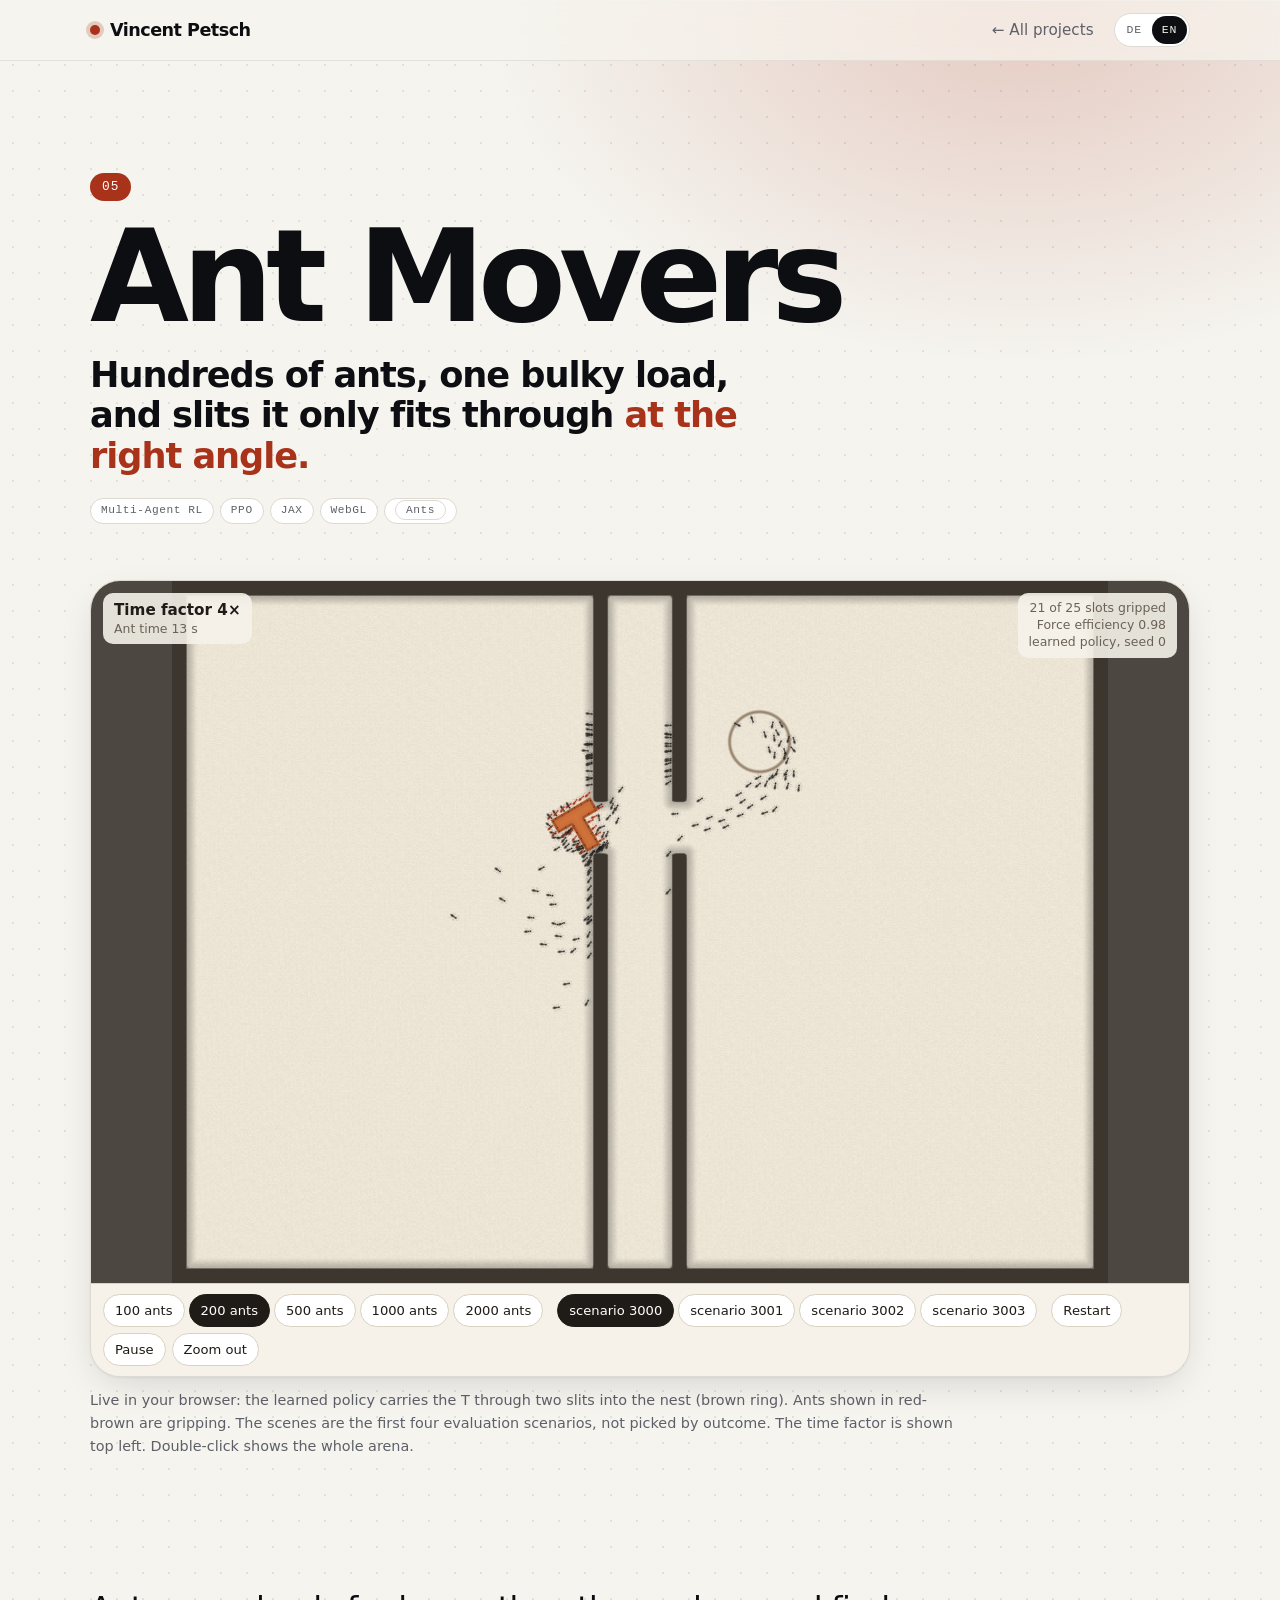
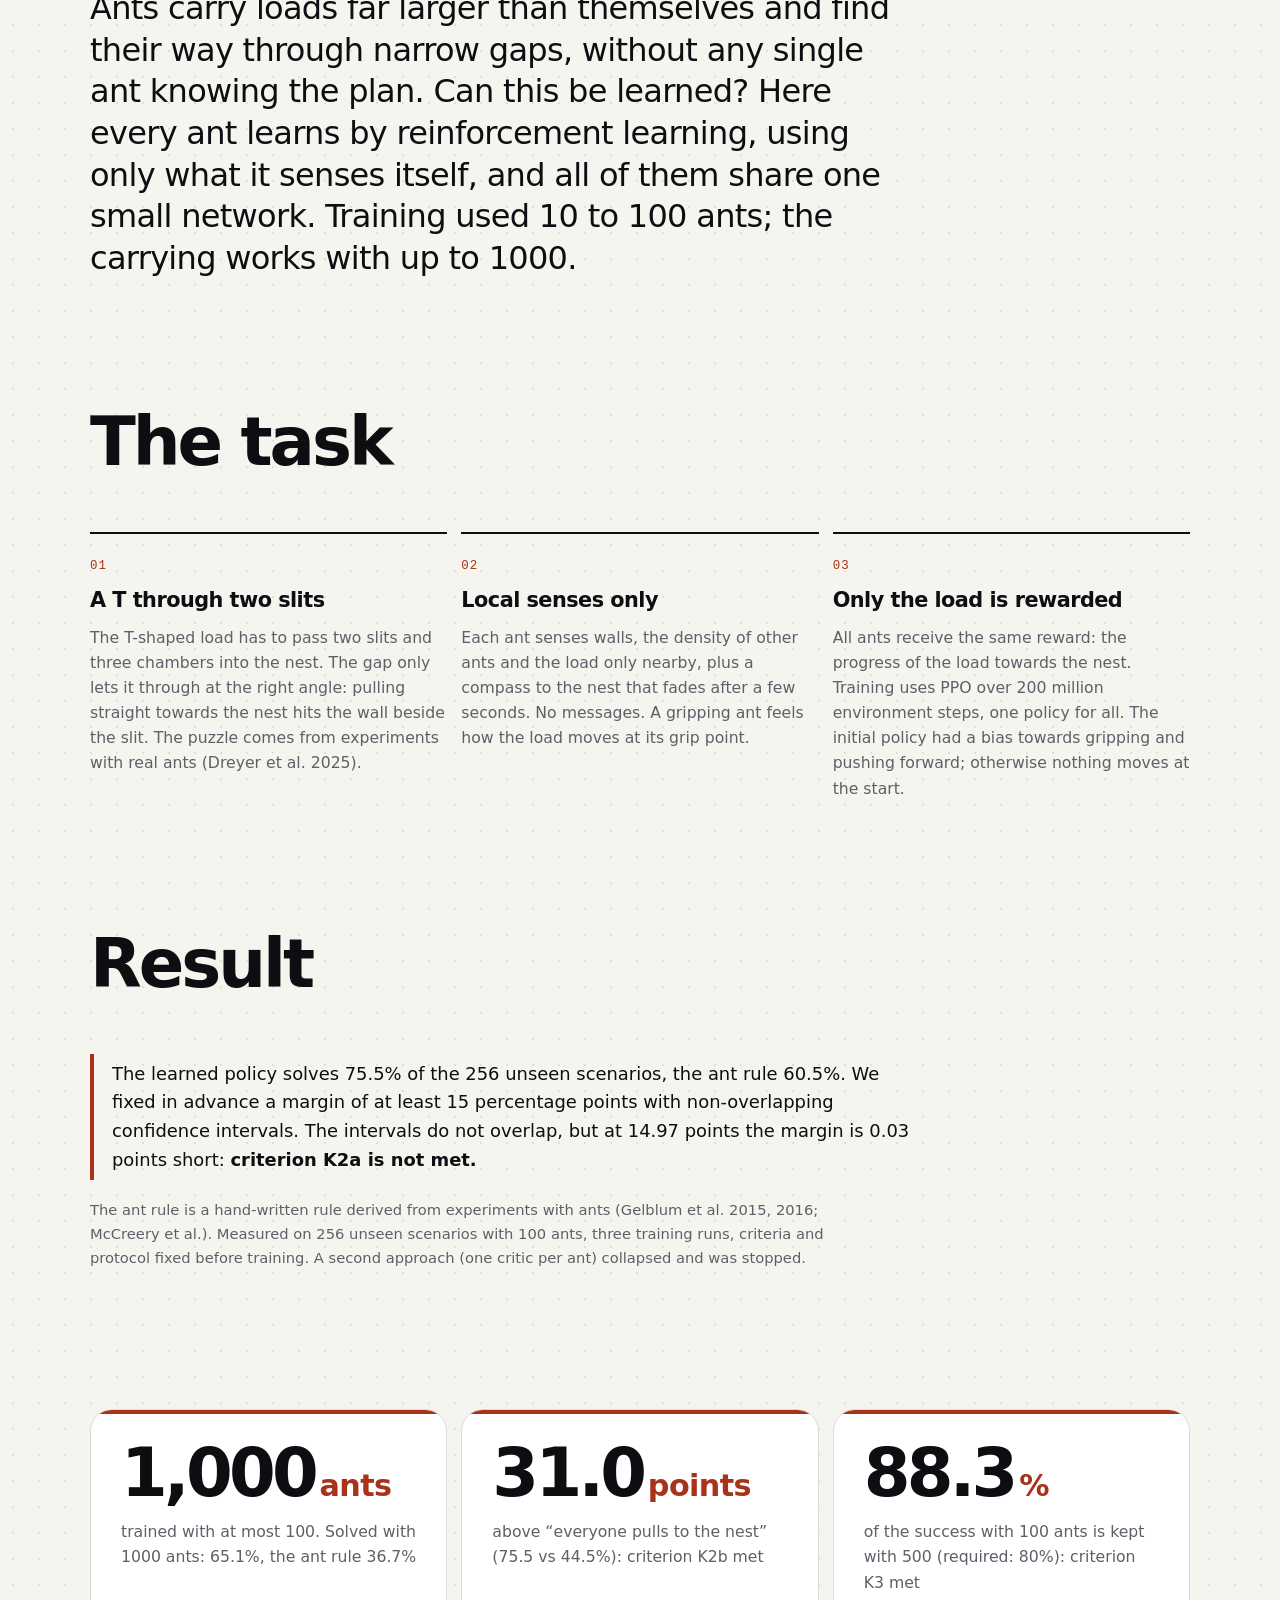
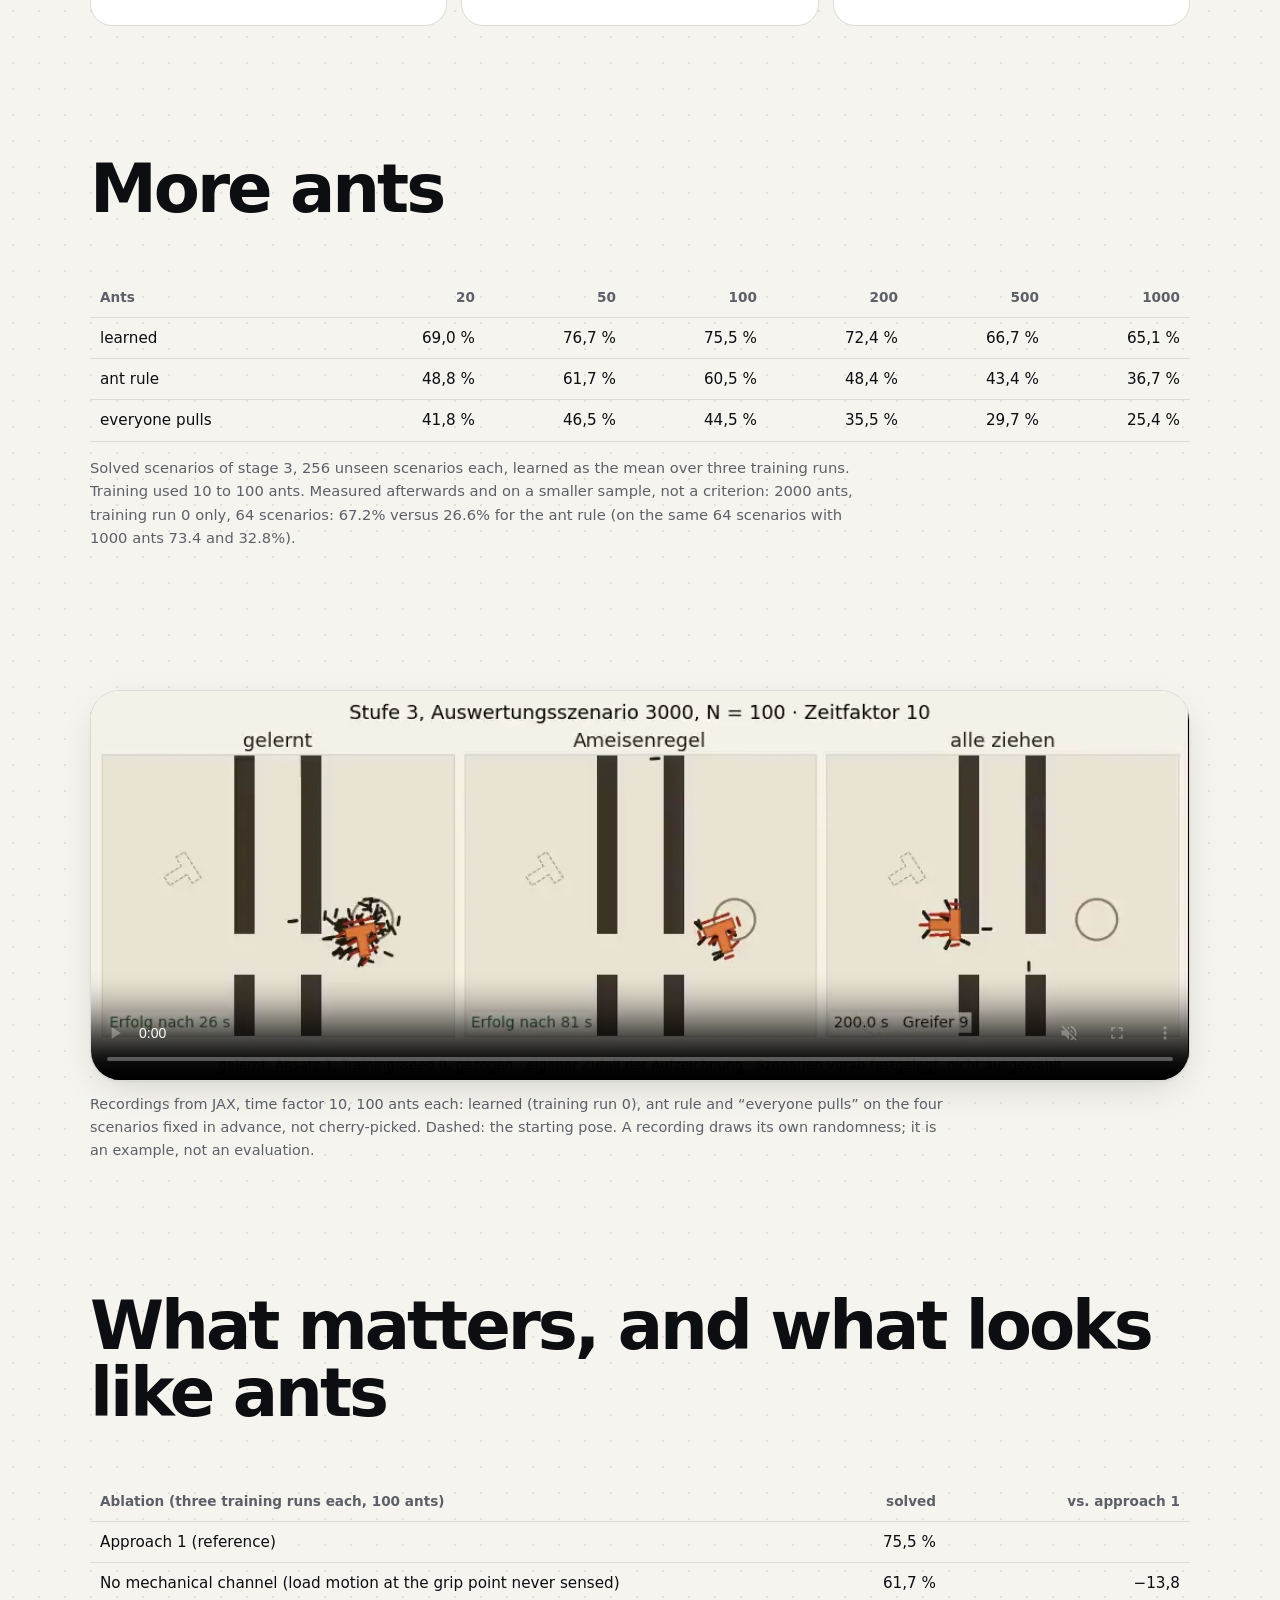
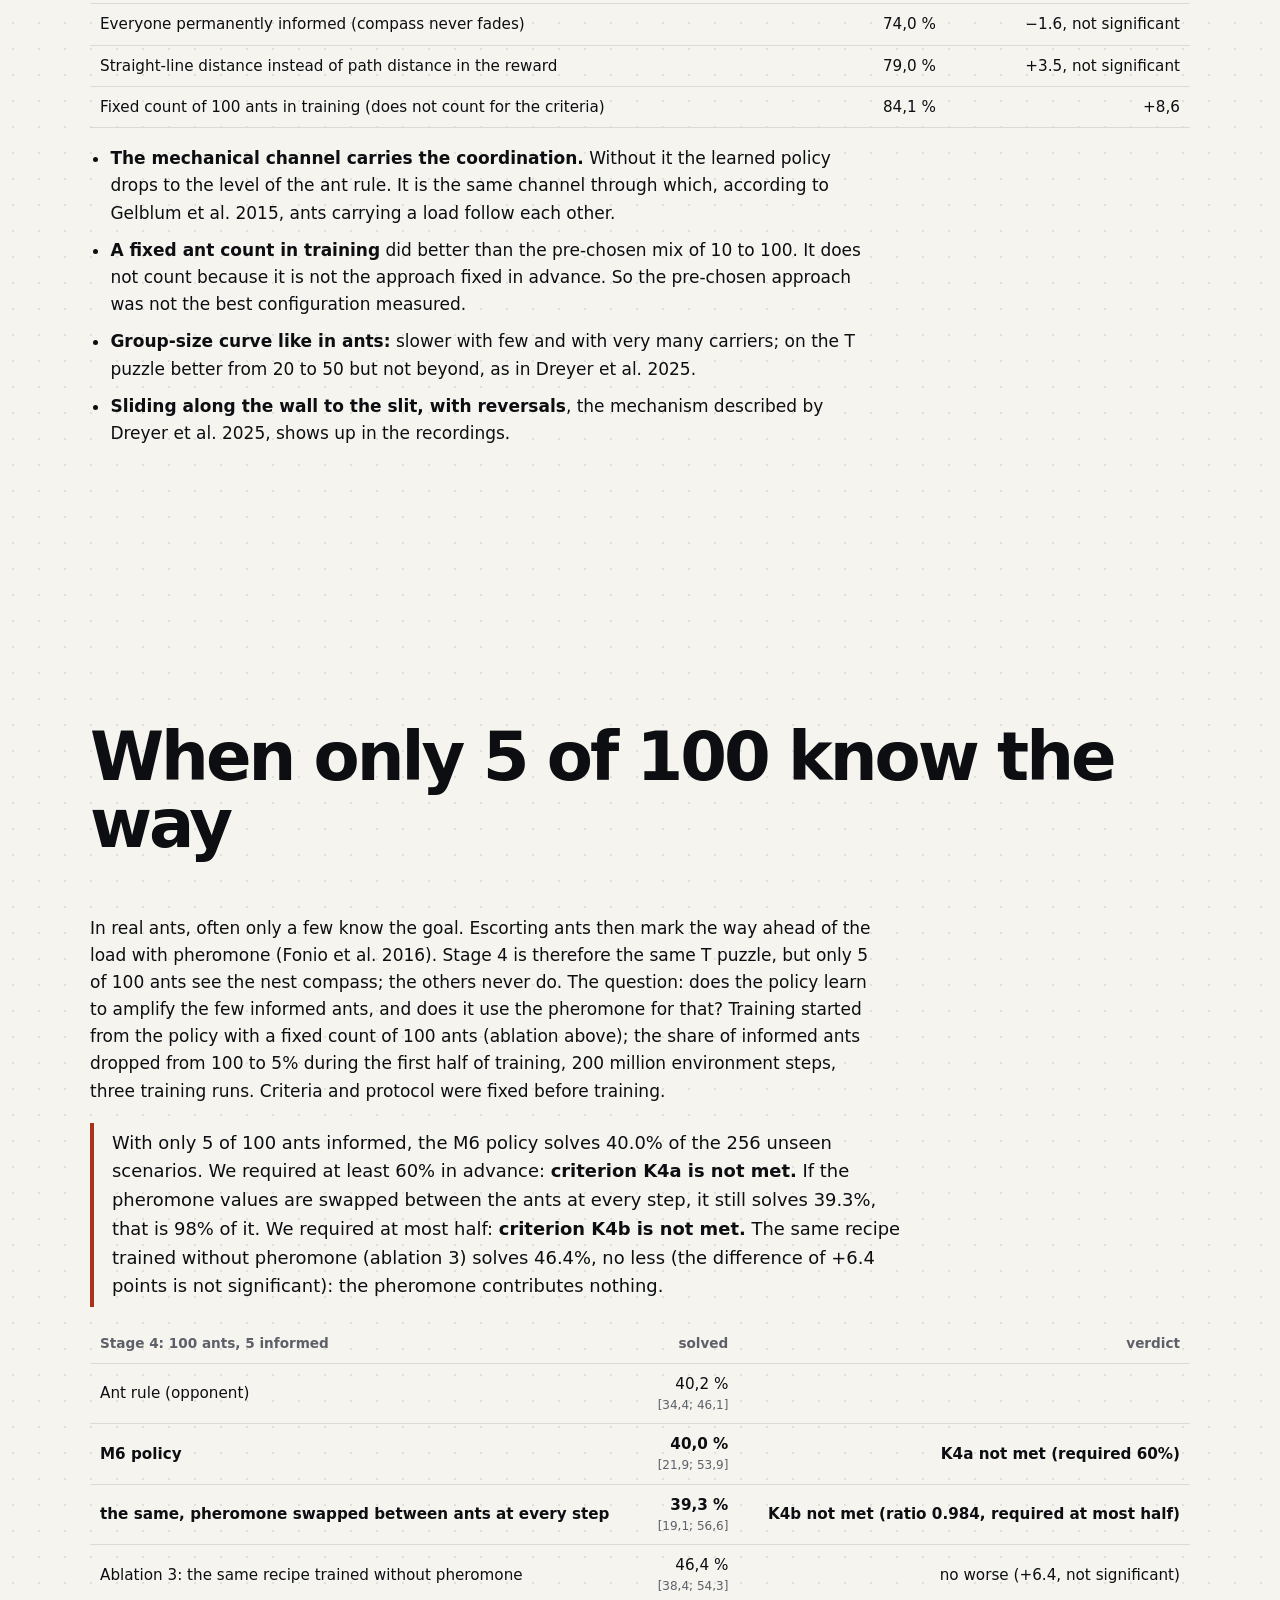
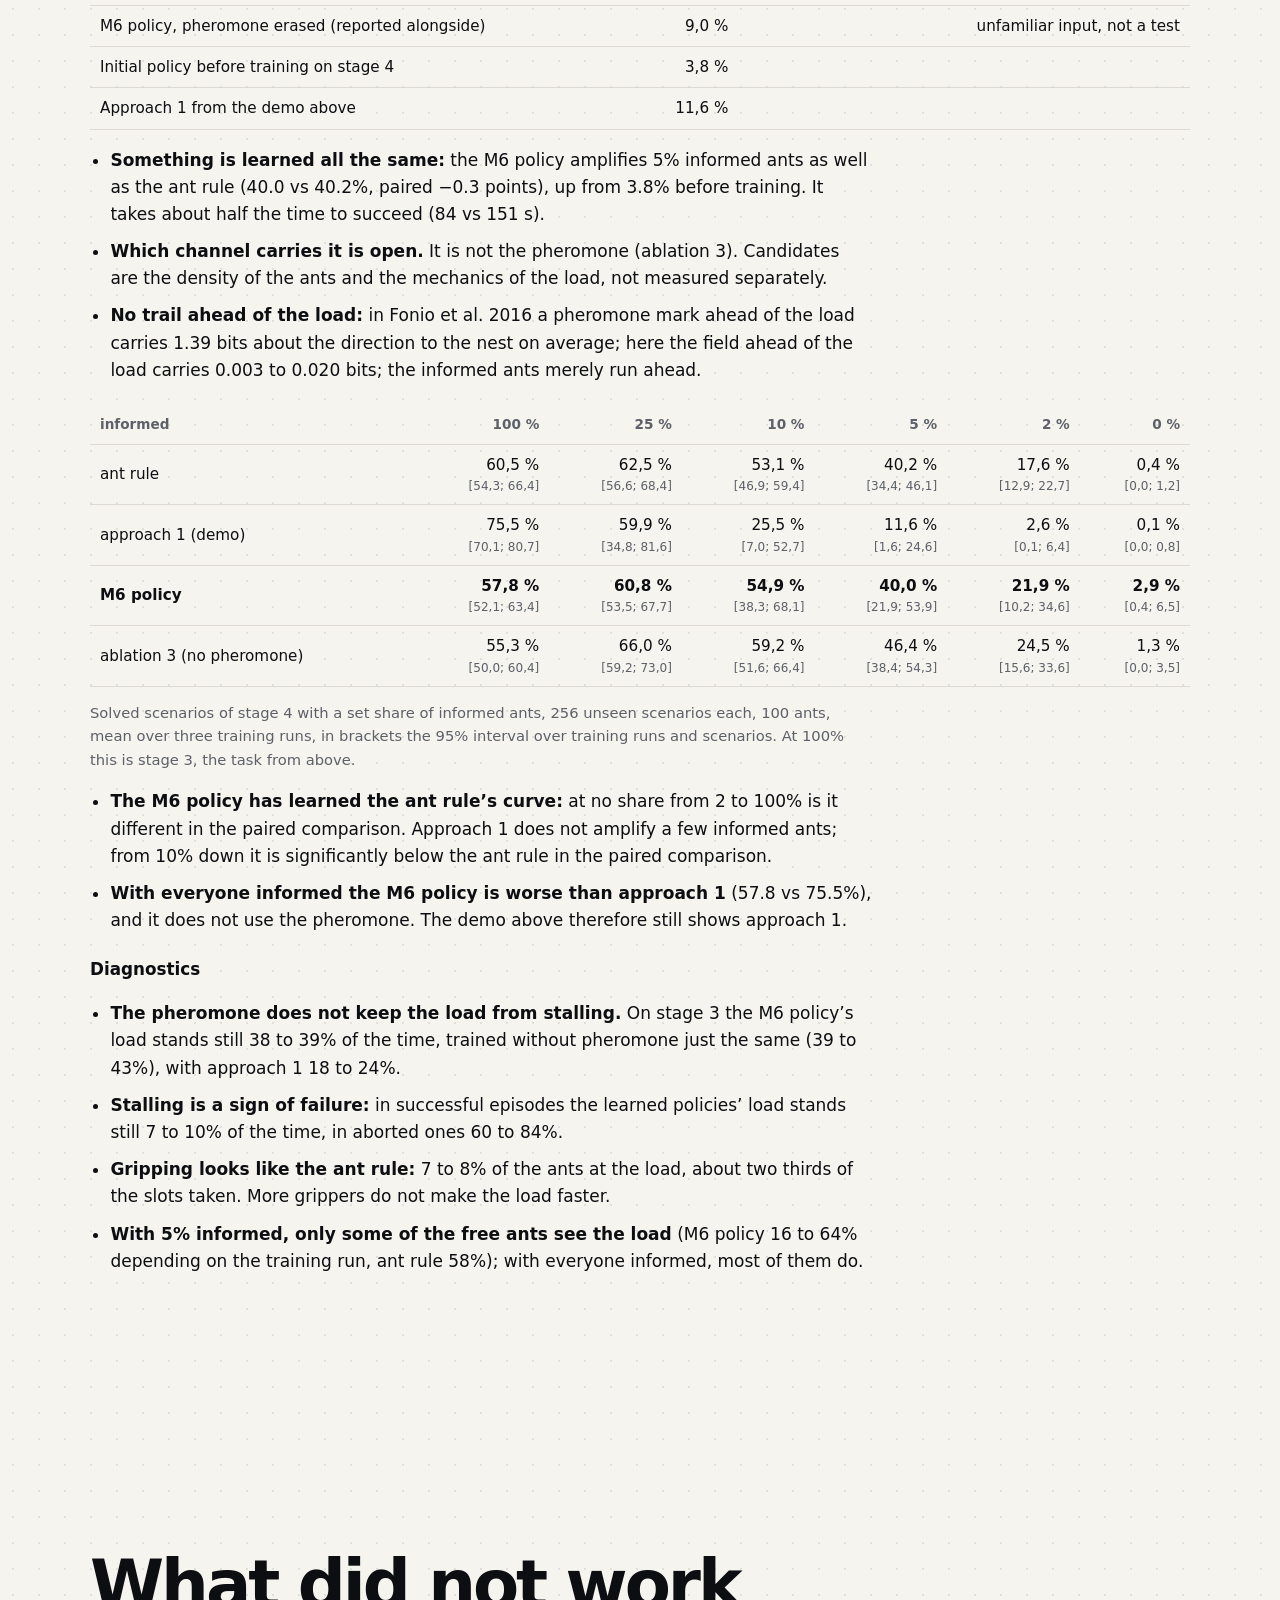
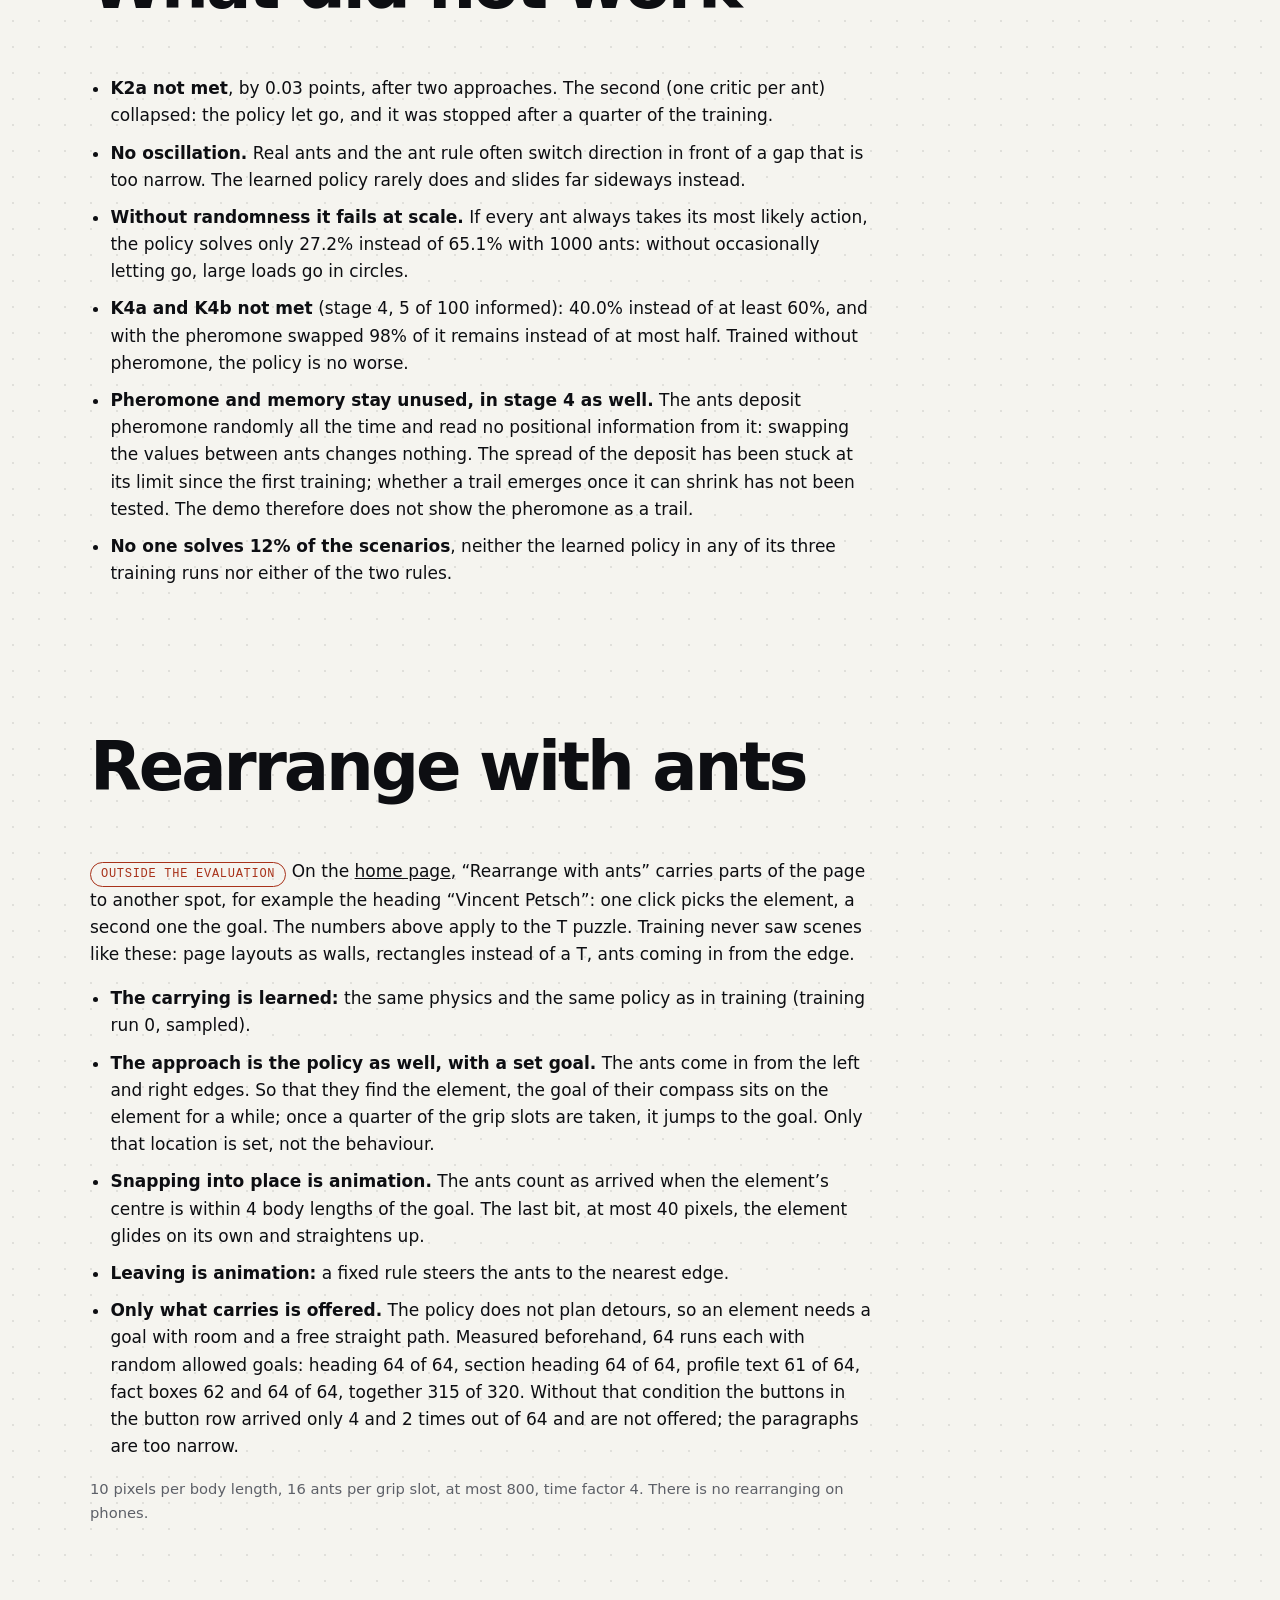
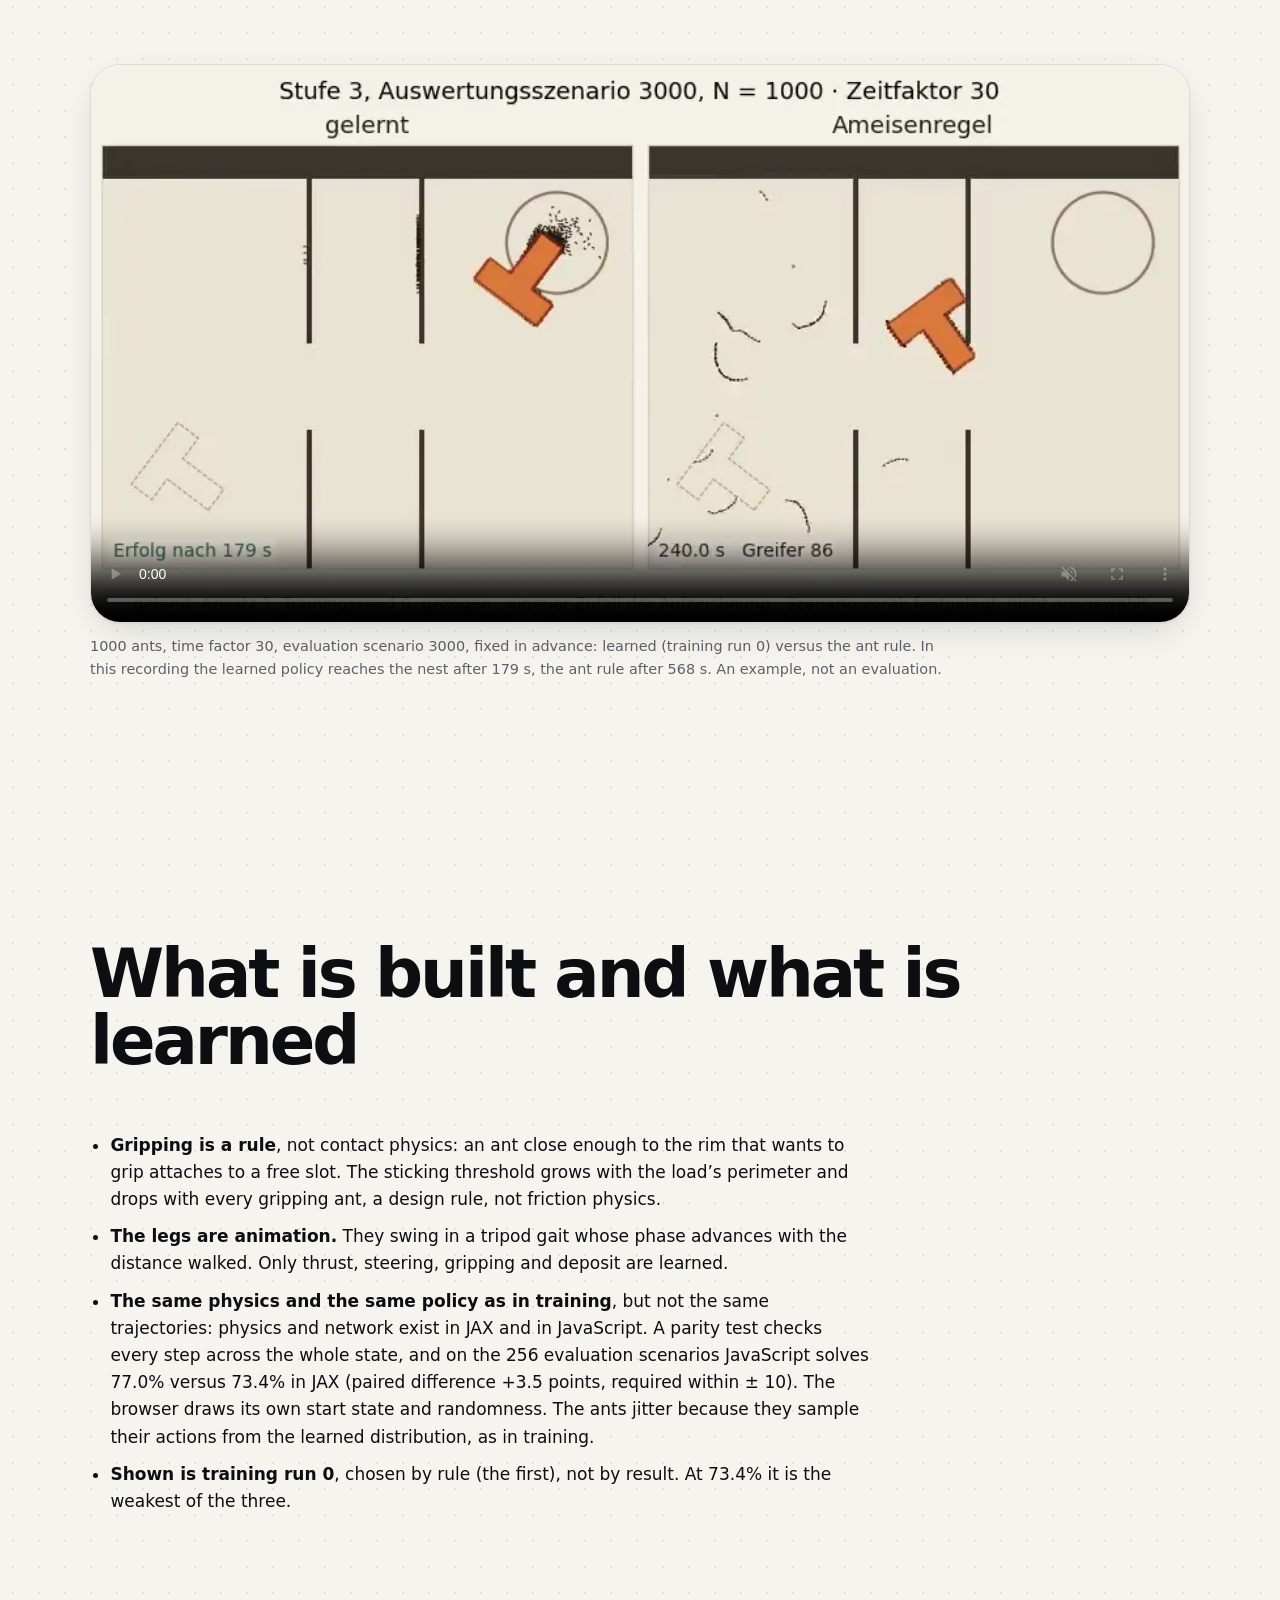
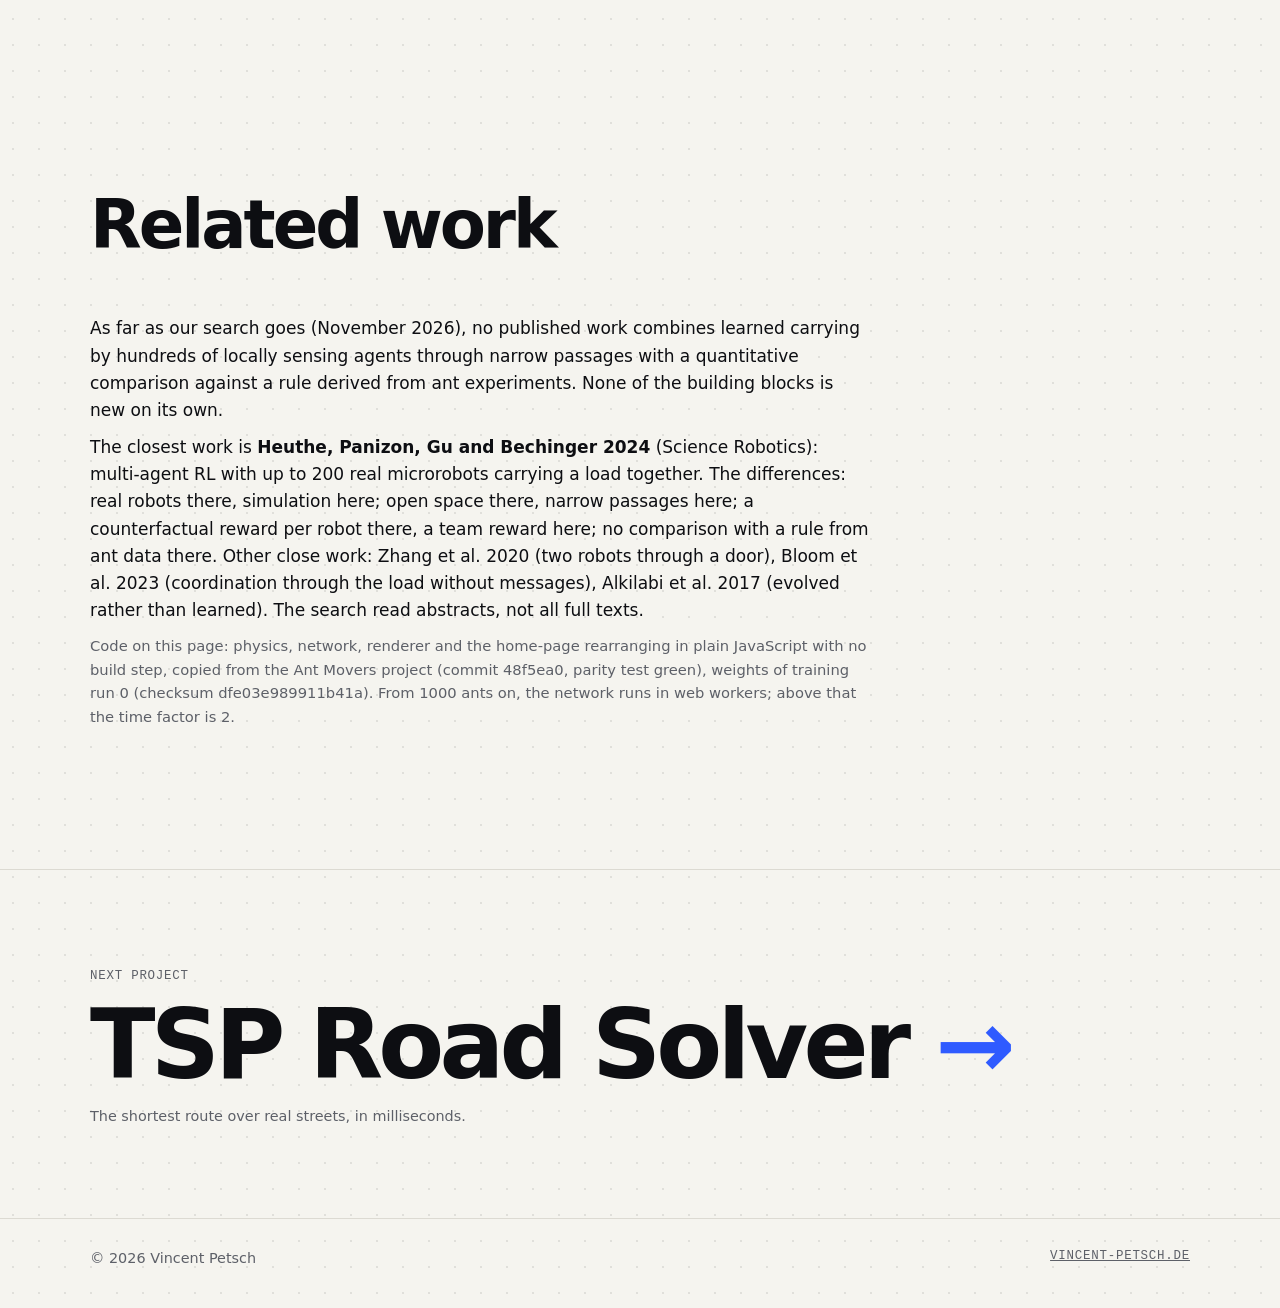
==== commit d2c5d7c1: "Umbau mit Ameisen: Auswahl repariert (Treffer nur auf dem Text, mit Wahl ist jeder Klick ein Ziel, k" ====
--- a/projekte/ant-movers/index.html
+++ b/projekte/ant-movers/index.html
@@ -343,7 +343,7 @@
         <div class="fliess rein">
           <p><span lang="de">Soweit unsere Recherche reicht (Stand November 2026), verbindet keine veröffentlichte Arbeit gelerntes Tragen mit Hunderten lokal wahrnehmender Agenten durch Engstellen und einen quantitativen Vergleich mit einer Regel aus Ameisenexperimenten. Keiner der Bausteine ist für sich neu.</span><span lang="en">As far as our search goes (November 2026), no published work combines learned carrying by hundreds of locally sensing agents through narrow passages with a quantitative comparison against a rule derived from ant experiments. None of the building blocks is new on its own.</span></p>
           <p><span lang="de">Am nächsten ist <b>Heuthe, Panizon, Gu und Bechinger 2024</b> (Science Robotics): Multi-Agent RL mit bis zu 200 echten Mikrorobotern, die gemeinsam eine Last tragen. Die Unterschiede: echte Roboter dort, Simulation hier; freies Feld dort, Engstellen hier; eine kontrafaktische Belohnung je Roboter dort, eine Teambelohnung hier; dort kein Vergleich mit einer Regel aus Ameisendaten. Weitere nahe Arbeiten: Zhang et al. 2020 (zwei Roboter durch eine Tür), Bloom et al. 2023 (Koordination über die Last ohne Nachrichten), Alkilabi et al. 2017 (evolviert statt gelernt). Die Recherche las Zusammenfassungen, nicht alle Volltexte.</span><span lang="en">The closest work is <b>Heuthe, Panizon, Gu and Bechinger 2024</b> (Science Robotics): multi-agent RL with up to 200 real microrobots carrying a load together. The differences: real robots there, simulation here; open space there, narrow passages here; a counterfactual reward per robot there, a team reward here; no comparison with a rule from ant data there. Other close work: Zhang et al. 2020 (two robots through a door), Bloom et al. 2023 (coordination through the load without messages), Alkilabi et al. 2017 (evolved rather than learned). The search read abstracts, not all full texts.</span></p>
-          <p class="leise"><span lang="de">Code dieser Seite: Physik, Netz, Renderer und der Umbau der Startseite in reinem JavaScript ohne Build-Schritt, kopiert aus dem Projekt Ant Movers (Commit b10ae89, Paritätstest grün), Gewichte von Trainingslauf 0 (Prüfsumme dfe03e989911b41a). Ab 1000 Ameisen rechnet das Netz in Web Workern, darüber gilt Zeitfaktor 2.</span><span lang="en">Code on this page: physics, network, renderer and the home-page rearranging in plain JavaScript with no build step, copied from the Ant Movers project (commit b10ae89, parity test green), weights of training run 0 (checksum dfe03e989911b41a). From 1000 ants on, the network runs in web workers; above that the time factor is 2.</span></p>
+          <p class="leise"><span lang="de">Code dieser Seite: Physik, Netz, Renderer und der Umbau der Startseite in reinem JavaScript ohne Build-Schritt, kopiert aus dem Projekt Ant Movers (Commit 48f5ea0, Paritätstest grün), Gewichte von Trainingslauf 0 (Prüfsumme dfe03e989911b41a). Ab 1000 Ameisen rechnet das Netz in Web Workern, darüber gilt Zeitfaktor 2.</span><span lang="en">Code on this page: physics, network, renderer and the home-page rearranging in plain JavaScript with no build step, copied from the Ant Movers project (commit 48f5ea0, parity test green), weights of training run 0 (checksum dfe03e989911b41a). From 1000 ants on, the network runs in web workers; above that the time factor is 2.</span></p>
         </div>
       </div>
     </section>
--- a/style.css
+++ b/style.css
@@ -180,6 +180,11 @@
 html.umbau-an .umbau-wahl:hover { outline-color: #a8321a; }
 html.umbau-an .umbau-gewaehlt { outline: 2px solid #a8321a; outline-offset: 4px; }
 html.umbau-ziel body { cursor: crosshair; }
+/* im Umbau lösen nicht angebotene Elemente nicht aus; mit Wahl ist jeder Klick ein Ziel (sim/umbau.js) */
+html.umbau-an .umbau-nicht, html.umbau-an .umbau-nicht * { cursor: not-allowed; }
+html.umbau-ziel :is(a, button, .umbau-nicht, .umbau-nicht *) { cursor: crosshair; }
+html.umbau-ziel .umbau-wahl:not(.umbau-gewaehlt) { cursor: pointer; }
+html.umbau-an :is(.kopf, #ameisen-hinweis) :is(a, button) { cursor: pointer; }
 .umbau-zielfeld { border: 2px dashed #a8321a; border-radius: 8px; background: rgba(168, 50, 26, .05); }
 @media (prefers-color-scheme: dark) { .ameisen-leinwand { filter: invert(1) hue-rotate(180deg); } }
 
